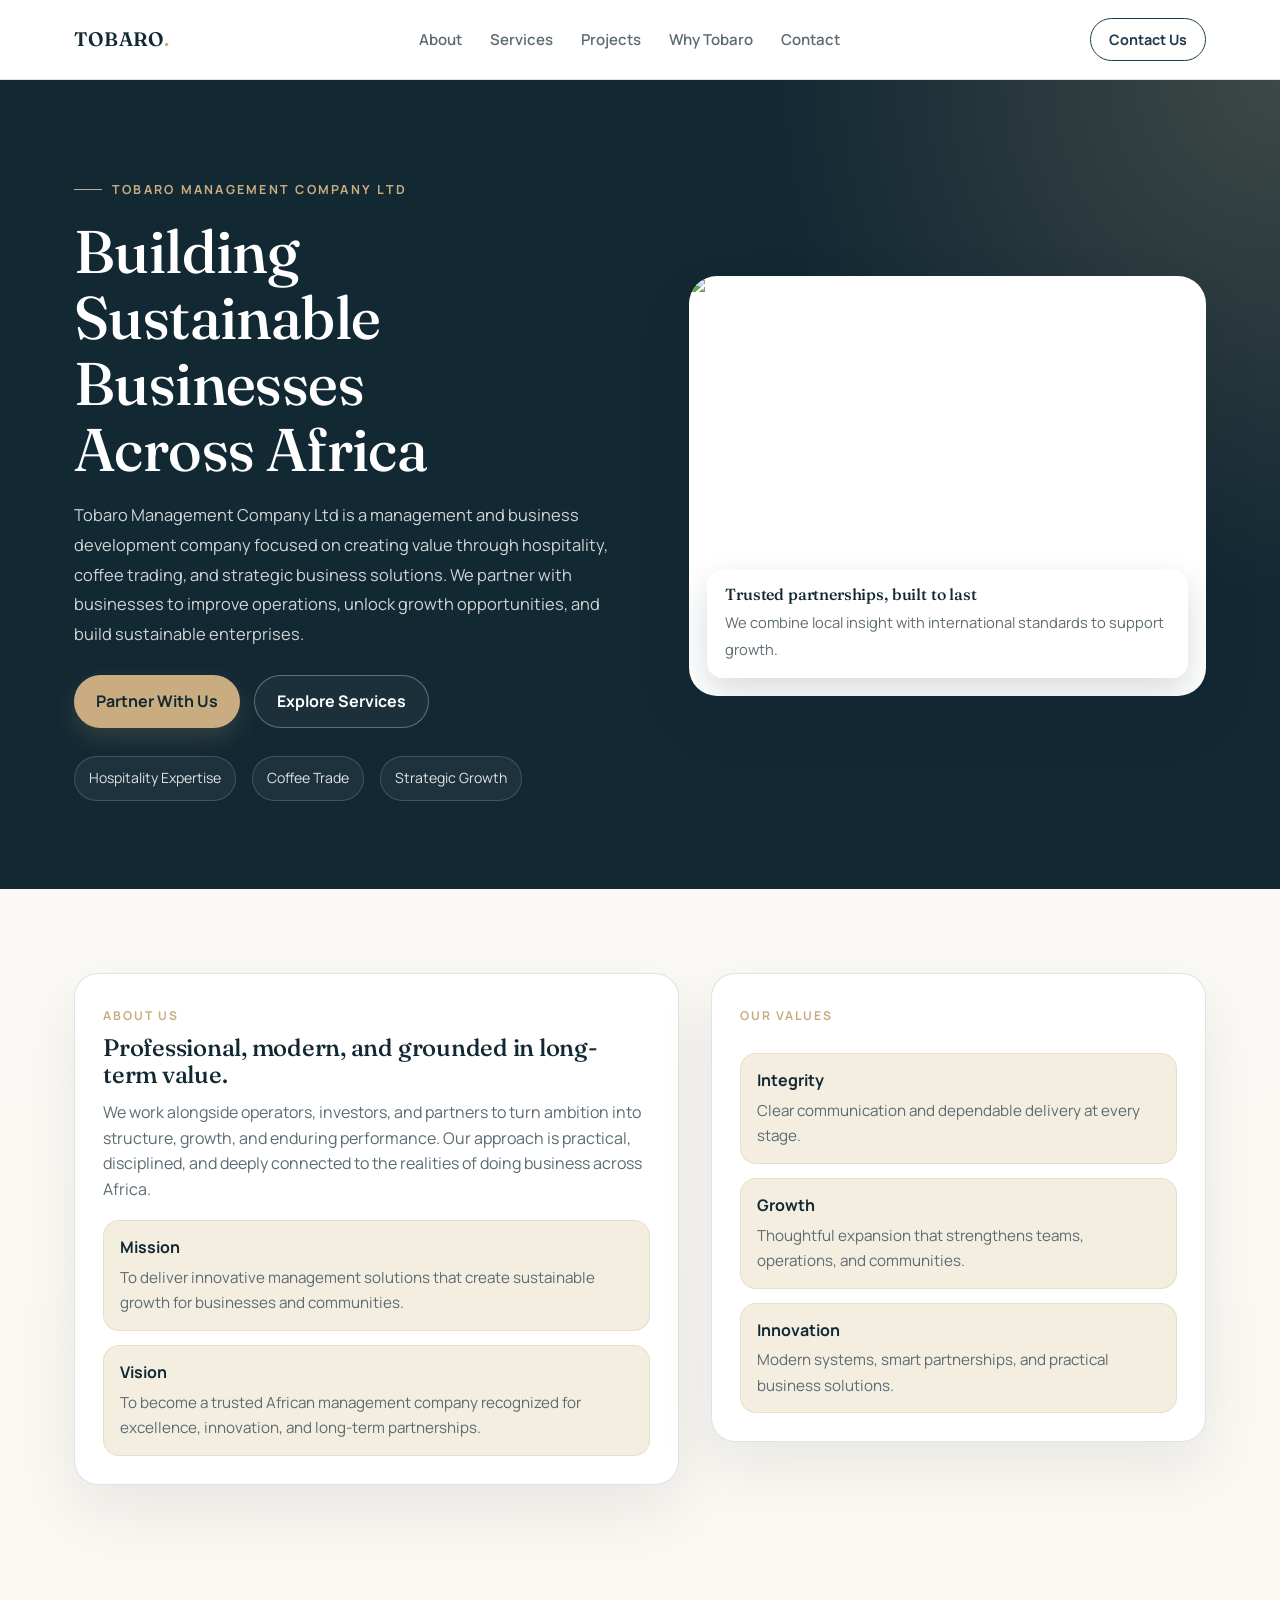
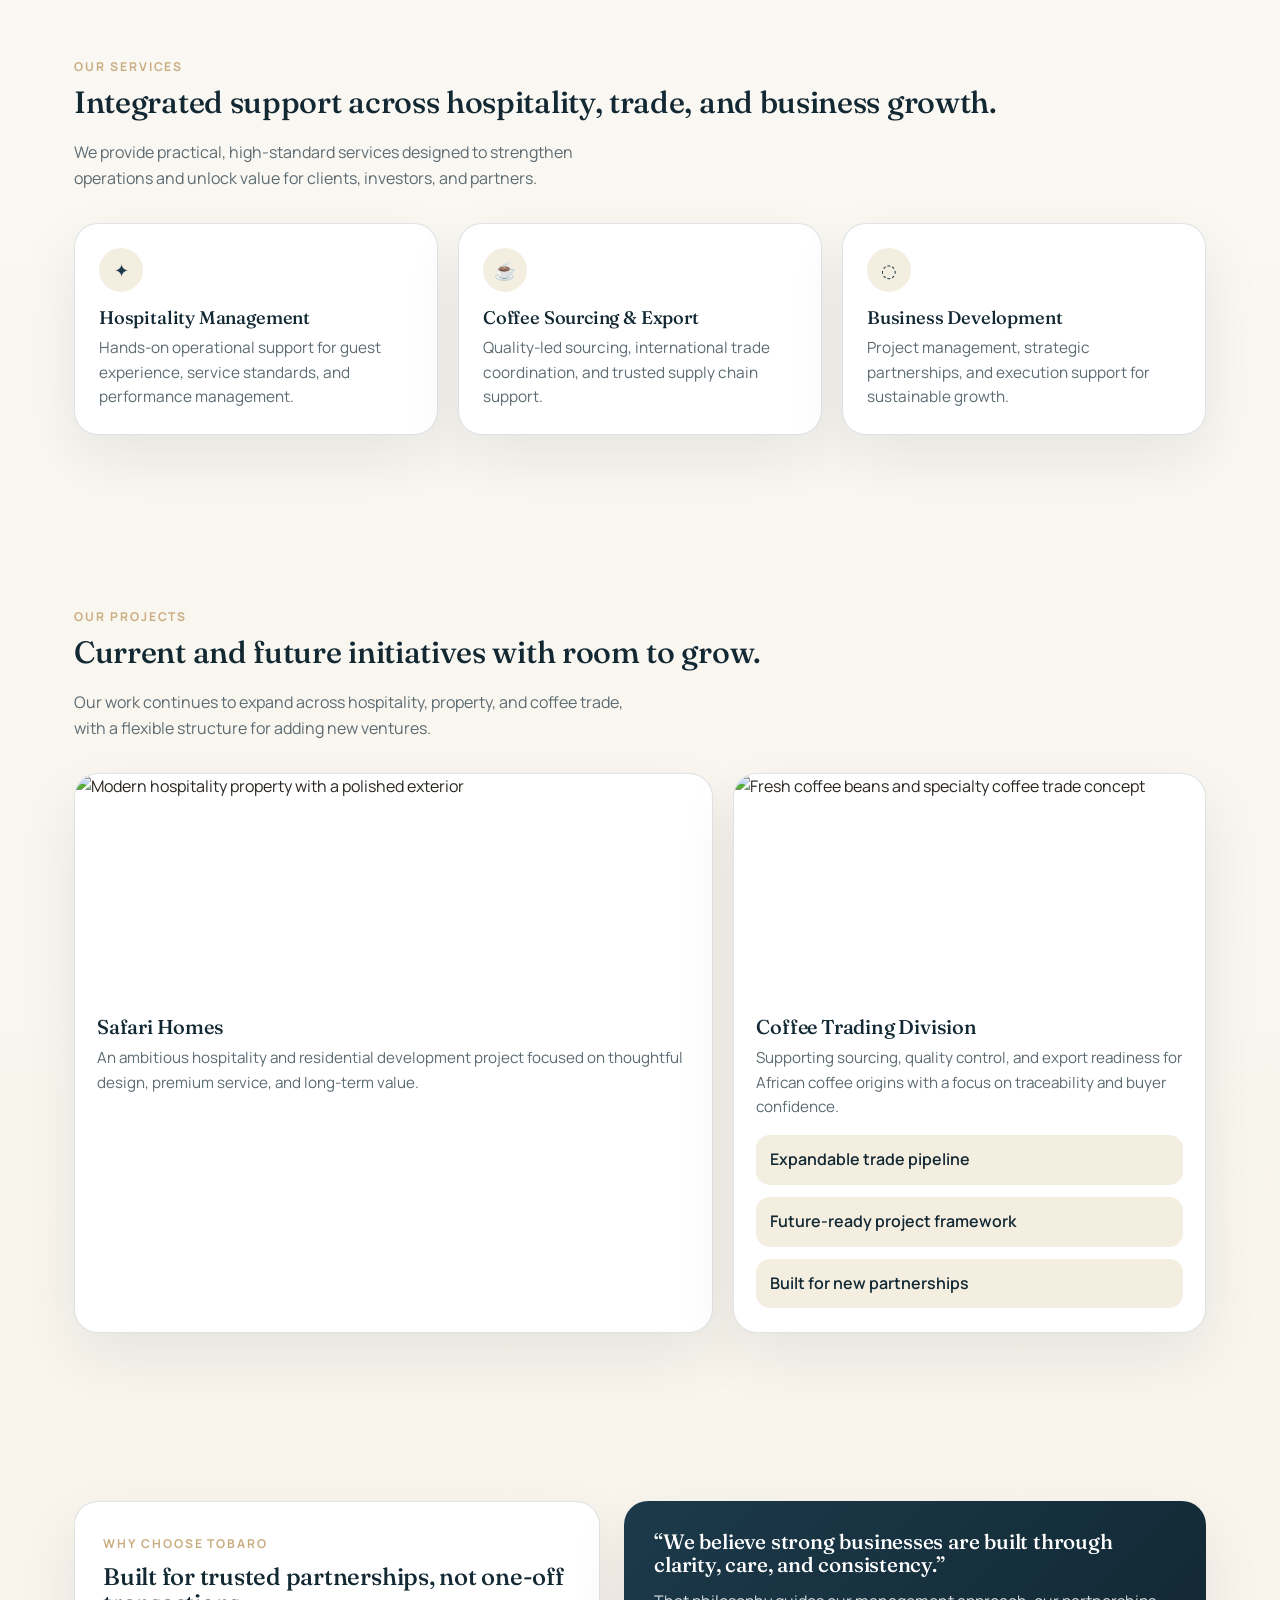
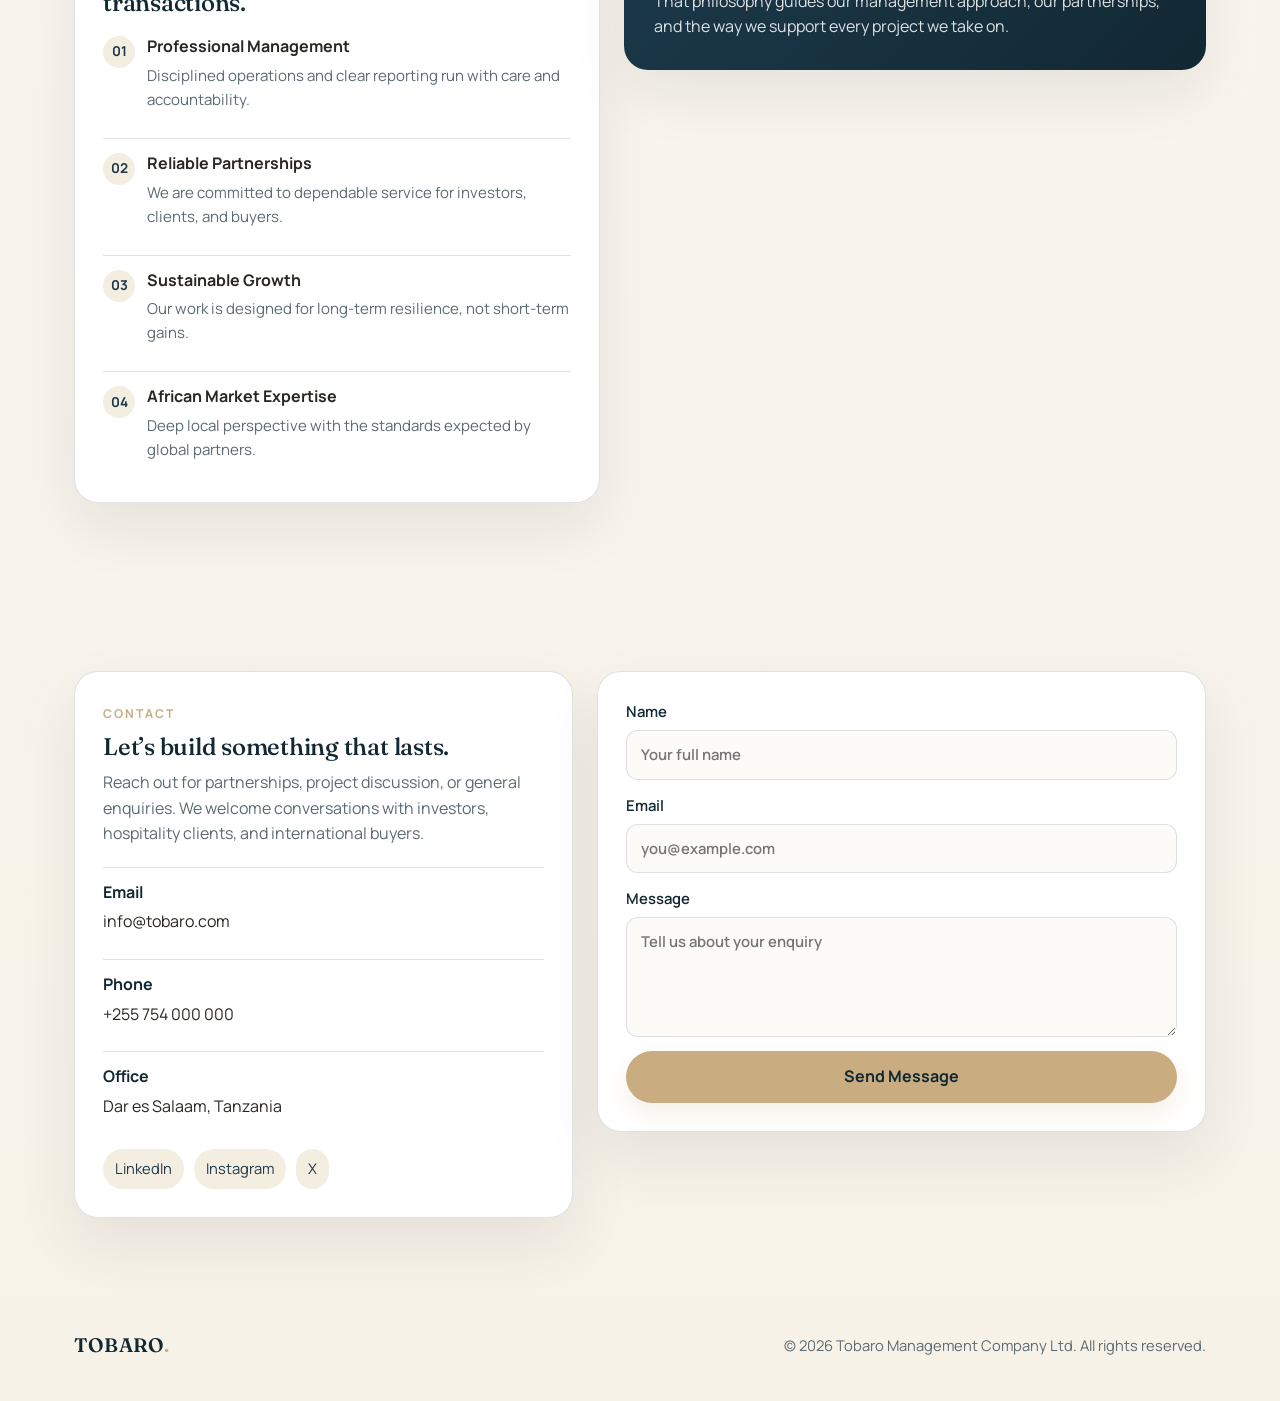
==== index.html @ a229eef1 "Update index.html" ====
<!DOCTYPE html>
<html lang="en">
<head>
  <meta charset="UTF-8">
  <meta name="viewport" content="width=device-width, initial-scale=1.0">
  <meta name="description" content="Tobaro Management Company Ltd delivers professional management, hospitality support, coffee sourcing, and strategic business growth solutions across Africa.">
  <title>Tobaro Management Company Ltd — Building Sustainable Businesses</title>
  <link rel="preconnect" href="https://fonts.googleapis.com">
  <link rel="preconnect" href="https://fonts.gstatic.com" crossorigin>
  <link href="https://fonts.googleapis.com/css2?family=Fraunces:opsz,wght@9..144,400;9..144,500;9..144,600&family=Manrope:wght@400;500;600;700&display=swap" rel="stylesheet">
  <style>
    :root {
      --navy: #1C3A4B;
      --navy-deep: #122833;
      --sand: #C9AD80;
      --sand-light: #F4EEE1;
      --white: #FFFFFF;
      --ink: #2A2622;
      --ink-soft: #5C6B72;
      --line: rgba(28,58,75,0.14);
      --shadow: 0 24px 60px rgba(12, 31, 41, 0.08);
    }

    * { margin: 0; padding: 0; box-sizing: border-box; }
    html {
      scroll-behavior: smooth;
      scroll-padding-top: 84px;
    }
    body {
      font-family: 'Manrope', sans-serif;
      color: var(--ink);
      background: linear-gradient(180deg, #fcfbf8 0%, #f7f2e8 100%);
      -webkit-font-smoothing: antialiased;
      line-height: 1.6;
    }
    h1, h2, h3 {
      font-family: 'Fraunces', serif;
      font-weight: 500;
      letter-spacing: -0.01em;
      color: var(--navy-deep);
      line-height: 1.1;
    }
    a { text-decoration: none; color: inherit; }
    img { display: block; max-width: 100%; }
    button, input, textarea { font: inherit; }

    @media (prefers-reduced-motion: reduce) {
      * { animation: none !important; transition: none !important; }
    }

    header {
      position: sticky;
      top: 0;
      z-index: 100;
      background: rgba(255,255,255,0.92);
      backdrop-filter: blur(10px);
      border-bottom: 1px solid var(--line);
    }
    .nav-wrap {
      max-width: 1180px;
      margin: 0 auto;
      padding: 18px 24px;
      display: flex;
      align-items: center;
      justify-content: space-between;
      gap: 16px;
    }
    .logo {
      font-family: 'Fraunces', serif;
      font-size: 1.22rem;
      font-weight: 600;
      color: var(--navy-deep);
      letter-spacing: 0.01em;
    }
    .logo span { color: var(--sand); }
    nav ul {
      display: flex;
      align-items: center;
      gap: 28px;
      list-style: none;
    }
    nav a {
      font-size: 0.94rem;
      font-weight: 600;
      color: var(--ink-soft);
      transition: color 0.2s ease;
    }
    nav a:hover, nav a:focus-visible { color: var(--navy); }
    nav a:focus-visible, .nav-toggle:focus-visible, .nav-cta:focus-visible {
      outline: 2px solid var(--sand);
      outline-offset: 4px;
      border-radius: 2px;
    }
    .nav-cta {
      display: inline-flex;
      align-items: center;
      justify-content: center;
      border: 1px solid var(--navy);
      padding: 9px 18px;
      border-radius: 999px;
      font-size: 0.9rem;
      font-weight: 700;
      color: var(--navy);
      transition: background 0.2s ease, color 0.2s ease;
    }
    .nav-cta:hover { background: var(--navy); color: var(--white); }
    .nav-toggle { display: none; border: none; background: transparent; cursor: pointer; }

    .hero {
      position: relative;
      overflow: hidden;
      background: radial-gradient(circle at top right, rgba(201,173,128,0.24), transparent 34%), var(--navy-deep);
      color: var(--white);
    }
    .hero-inner {
      max-width: 1180px;
      margin: 0 auto;
      padding: 92px 24px 88px;
      display: grid;
      grid-template-columns: 1.05fr 0.95fr;
      gap: 44px;
      align-items: center;
      position: relative;
      z-index: 1;
    }
    .eyebrow {
      display: inline-flex;
      align-items: center;
      gap: 10px;
      font-size: 0.78rem;
      font-weight: 700;
      letter-spacing: 0.18em;
      text-transform: uppercase;
      color: var(--sand);
      margin-bottom: 18px;
    }
    .eyebrow::before {
      content: '';
      width: 28px;
      height: 1px;
      background: var(--sand);
    }
    .hero h1 {
      color: var(--white);
      font-size: clamp(2.5rem, 4.7vw, 4rem);
      max-width: 10.5ch;
      margin-bottom: 18px;
    }
    .hero p {
      font-size: 1.03rem;
      line-height: 1.8;
      color: rgba(255,255,255,0.8);
      max-width: 56ch;
      margin-bottom: 26px;
    }
    .hero-actions {
      display: flex;
      flex-wrap: wrap;
      gap: 14px;
      margin-bottom: 28px;
    }
    .btn-primary, .btn-ghost {
      display: inline-flex;
      align-items: center;
      justify-content: center;
      padding: 13px 22px;
      border-radius: 999px;
      font-weight: 700;
      transition: transform 0.2s ease, box-shadow 0.2s ease, background 0.2s ease;
    }
    .btn-primary {
      background: var(--sand);
      color: var(--navy-deep);
      box-shadow: 0 10px 24px rgba(201,173,128,0.18);
    }
    .btn-primary:hover { transform: translateY(-2px); box-shadow: 0 12px 30px rgba(201,173,128,0.24); }
    .btn-ghost {
      border: 1px solid rgba(255,255,255,0.3);
      color: var(--white);
      background: rgba(255,255,255,0.04);
    }
    .btn-ghost:hover { background: rgba(255,255,255,0.1); }
    .hero-stats {
      display: flex;
      flex-wrap: wrap;
      gap: 16px;
    }
    .hero-stats span {
      padding: 10px 14px;
      border: 1px solid rgba(255,255,255,0.16);
      border-radius: 999px;
      font-size: 0.88rem;
      color: rgba(255,255,255,0.86);
      background: rgba(255,255,255,0.05);
    }
    .hero-media {
      position: relative;
      border-radius: 28px;
      overflow: hidden;
      box-shadow: var(--shadow);
      background: var(--white);
    }
    .hero-media img {
      width: 100%;
      height: 100%;
      min-height: 420px;
      object-fit: cover;
    }
    .hero-caption {
      position: absolute;
      left: 18px;
      right: 18px;
      bottom: 18px;
      background: rgba(255,255,255,0.92);
      color: var(--navy-deep);
      padding: 16px 18px;
      border-radius: 16px;
      box-shadow: 0 14px 34px rgba(12,31,41,0.16);
    }
    .hero-caption h3 { font-size: 1rem; margin-bottom: 6px; }
    .hero-caption p { color: var(--ink-soft); font-size: 0.92rem; margin: 0; }

    .section {
      max-width: 1180px;
      margin: 0 auto;
      padding: 84px 24px;
    }
    .section-header {
      display: flex;
      justify-content: space-between;
      align-items: end;
      gap: 20px;
      margin-bottom: 32px;
      flex-wrap: wrap;
    }
    .section-header h2 { font-size: clamp(1.7rem, 2.4vw, 2.2rem); }
    .section-intro { font-size: 1rem; color: var(--ink-soft); max-width: 56ch; }
    .pill { display: inline-block; font-size: 0.76rem; letter-spacing: 0.16em; text-transform: uppercase; color: var(--sand); font-weight: 700; margin-bottom: 10px; }

    .about-grid {
      display: grid;
      grid-template-columns: 1.1fr 0.9fr;
      gap: 32px;
      align-items: start;
    }
    .about-card, .feature-card, .project-card, .contact-card, .contact-form {
      background: var(--white);
      border: 1px solid var(--line);
      border-radius: 24px;
      box-shadow: var(--shadow);
    }
    .about-card { padding: 28px; }
    .about-card p { color: var(--ink-soft); margin-top: 12px; }
    .value-grid {
      display: grid;
      gap: 14px;
      margin-top: 18px;
    }
    .value-item {
      padding: 14px 16px;
      border-radius: 16px;
      background: var(--sand-light);
      border: 1px solid rgba(201,173,128,0.25);
    }
    .value-item strong { display: block; color: var(--navy-deep); margin-bottom: 4px; }
    .value-item span { color: var(--ink-soft); font-size: 0.95rem; }

    .services-grid {
      display: grid;
      grid-template-columns: repeat(3, 1fr);
      gap: 20px;
    }
    .feature-card { padding: 24px; }
    .feature-card .icon {
      width: 44px;
      height: 44px;
      border-radius: 50%;
      display: inline-flex;
      align-items: center;
      justify-content: center;
      background: var(--sand-light);
      color: var(--navy);
      font-size: 1.1rem;
      margin-bottom: 16px;
    }
    .feature-card h3 { font-size: 1.14rem; margin-bottom: 8px; }
    .feature-card p { color: var(--ink-soft); font-size: 0.96rem; }

    .projects-grid {
      display: grid;
      grid-template-columns: 1.15fr 0.85fr;
      gap: 20px;
    }
    .project-card { overflow: hidden; }
    .project-card img { height: 220px; width: 100%; object-fit: cover; }
    .project-content { padding: 22px 22px 24px; }
    .project-content h3 { margin-bottom: 8px; font-size: 1.25rem; }
    .project-content p { color: var(--ink-soft); font-size: 0.95rem; }
    .project-list {
      list-style: none;
      display: grid;
      gap: 12px;
      margin-top: 16px;
    }
    .project-list li {
      padding: 12px 14px;
      border-radius: 14px;
      background: var(--sand-light);
      color: var(--navy-deep);
      font-weight: 600;
    }

    .why-grid {
      display: grid;
      grid-template-columns: 0.95fr 1.05fr;
      gap: 24px;
      align-items: start;
    }
    .why-panel {
      padding: 28px;
      border-radius: 24px;
      background: var(--white);
      border: 1px solid var(--line);
      box-shadow: var(--shadow);
    }
    .why-list { list-style: none; display: grid; gap: 14px; margin-top: 18px; }
    .why-list li {
      display: grid;
      grid-template-columns: auto 1fr;
      gap: 12px;
      align-items: start;
      padding: 12px 0;
      border-top: 1px solid var(--line);
    }
    .why-list li:first-child { border-top: none; padding-top: 0; }
    .why-number {
      width: 32px;
      height: 32px;
      border-radius: 50%;
      display: inline-flex;
      align-items: center;
      justify-content: center;
      font-size: 0.85rem;
      font-weight: 700;
      color: var(--navy);
      background: var(--sand-light);
      margin-top: 2px;
    }
    .why-text h4 { margin-bottom: 4px; font-size: 1rem; }
    .why-text p { color: var(--ink-soft); font-size: 0.94rem; }
    .why-quote {
      padding: 30px;
      border-radius: 24px;
      background: linear-gradient(135deg, var(--navy), var(--navy-deep));
      color: var(--white);
      box-shadow: var(--shadow);
    }
    .why-quote h3 { color: var(--white); margin-bottom: 12px; font-size: 1.3rem; }
    .why-quote p { color: rgba(255,255,255,0.85); }

    .contact-grid {
      display: grid;
      grid-template-columns: 0.9fr 1.1fr;
      gap: 24px;
      align-items: start;
    }
    .contact-card, .contact-form { padding: 28px; }
    .contact-card p { color: var(--ink-soft); margin-top: 10px; }
    .contact-details { display: grid; gap: 12px; margin-top: 20px; }
    .contact-details div { padding: 12px 0; border-top: 1px solid var(--line); }
    .contact-details strong { display: block; color: var(--navy-deep); margin-bottom: 4px; }
    .social-links { display: flex; gap: 10px; flex-wrap: wrap; margin-top: 18px; }
    .social-links a { padding: 8px 12px; border-radius: 999px; background: var(--sand-light); color: var(--navy); font-size: 0.92rem; }
    .contact-form form { display: grid; gap: 14px; }
    .contact-form label { display: grid; gap: 6px; font-size: 0.93rem; color: var(--navy-deep); font-weight: 600; }
    .contact-form input, .contact-form textarea {
      padding: 12px 14px;
      border-radius: 12px;
      border: 1px solid var(--line);
      background: #fcfbf8;
      color: var(--ink);
    }
    .contact-form textarea { min-height: 120px; resize: vertical; }
    .contact-form button { border: none; cursor: pointer; }

    footer {
      max-width: 1180px;
      margin: 0 auto;
      padding: 28px 24px 40px;
      display: flex;
      justify-content: space-between;
      align-items: center;
      flex-wrap: wrap;
      gap: 16px;
      color: var(--ink-soft);
      font-size: 0.92rem;
    }

    @media (max-width: 960px) {
      .hero-inner, .about-grid, .why-grid, .contact-grid, .projects-grid { grid-template-columns: 1fr; }
      .services-grid { grid-template-columns: 1fr 1fr; }
    }

    @media (max-width: 760px) {
      .nav-wrap { padding: 16px 18px; }
      .nav-toggle { display: inline-flex; }
      nav { position: absolute; left: 18px; right: 18px; top: 62px; background: var(--white); border: 1px solid var(--line); border-radius: 16px; padding: 12px; box-shadow: var(--shadow); display: none; }
      nav.open { display: block; }
      nav ul { flex-direction: column; align-items: flex-start; gap: 10px; }
      .nav-cta { display: none; }
      .hero-inner { padding: 72px 18px 60px; }
      .section { padding: 68px 18px; }
      .services-grid { grid-template-columns: 1fr; }
      .hero-media img { min-height: 320px; }
      footer { padding: 20px 18px 32px; }
    }
  </style>
</head>
<body>
  <header>
    <div class="nav-wrap">
      <a href="#" class="logo">TOBARO<span>.</span></a>
      <button class="nav-toggle" type="button" aria-expanded="false" aria-controls="site-nav" aria-label="Toggle navigation">☰</button>
      <nav id="site-nav">
        <ul>
          <li><a href="#about">About</a></li>
          <li><a href="#services">Services</a></li>
          <li><a href="#projects">Projects</a></li>
          <li><a href="#why">Why Tobaro</a></li>
          <li><a href="#contact">Contact</a></li>
        </ul>
      </nav>
      <a href="#contact" class="nav-cta">Contact Us</a>
    </div>
  </header>

  <main>
    <section class="hero">
      <div class="hero-inner">
        <div>
          <div class="eyebrow">Tobaro Management Company Ltd</div>
          <h1>Building Sustainable Businesses Across Africa</h1>
          <p>Tobaro Management Company Ltd is a management and business development company focused on creating value through hospitality, coffee trading, and strategic business solutions. We partner with businesses to improve operations, unlock growth opportunities, and build sustainable enterprises.</p>
          <div class="hero-actions">
            <a href="#contact" class="btn-primary">Partner With Us</a>
            <a href="#services" class="btn-ghost">Explore Services</a>
          </div>
          <div class="hero-stats">
            <span>Hospitality Expertise</span>
            <span>Coffee Trade</span>
            <span>Strategic Growth</span>
          </div>
        </div>
        <div class="hero-media">
          <img src="https://images.unsplash.com/photo-1524758631624-e2822e304c36?auto=format&fit=crop&w=1100&q=80" alt="Professional business team meeting in a modern office space">
          <div class="hero-caption">
            <h3>Trusted partnerships, built to last</h3>
            <p>We combine local insight with international standards to support growth.</p>
          </div>
        </div>
      </div>
    </section>

    <section class="section" id="about">
      <div class="about-grid">
        <div class="about-card">
          <div class="pill">About Us</div>
          <h2>Professional, modern, and grounded in long-term value.</h2>
          <p>We work alongside operators, investors, and partners to turn ambition into structure, growth, and enduring performance. Our approach is practical, disciplined, and deeply connected to the realities of doing business across Africa.</p>
          <div class="value-grid">
            <div class="value-item">
              <strong>Mission</strong>
              <span>To deliver innovative management solutions that create sustainable growth for businesses and communities.</span>
            </div>
            <div class="value-item">
              <strong>Vision</strong>
              <span>To become a trusted African management company recognized for excellence, innovation, and long-term partnerships.</span>
            </div>
          </div>
        </div>
        <div class="about-card">
          <div class="pill">Our Values</div>
          <div class="value-grid">
            <div class="value-item">
              <strong>Integrity</strong>
              <span>Clear communication and dependable delivery at every stage.</span>
            </div>
            <div class="value-item">
              <strong>Growth</strong>
              <span>Thoughtful expansion that strengthens teams, operations, and communities.</span>
            </div>
            <div class="value-item">
              <strong>Innovation</strong>
              <span>Modern systems, smart partnerships, and practical business solutions.</span>
            </div>
          </div>
        </div>
      </div>
    </section>

    <section class="section" id="services">
      <div class="section-header">
        <div>
          <div class="pill">Our Services</div>
          <h2>Integrated support across hospitality, trade, and business growth.</h2>
        </div>
        <p class="section-intro">We provide practical, high-standard services designed to strengthen operations and unlock value for clients, investors, and partners.</p>
      </div>
      <div class="services-grid">
        <article class="feature-card">
          <div class="icon">✦</div>
          <h3>Hospitality Management</h3>
          <p>Hands-on operational support for guest experience, service standards, and performance management.</p>
        </article>
        <article class="feature-card">
          <div class="icon">☕</div>
          <h3>Coffee Sourcing & Export</h3>
          <p>Quality-led sourcing, international trade coordination, and trusted supply chain support.</p>
        </article>
        <article class="feature-card">
          <div class="icon">◌</div>
          <h3>Business Development</h3>
          <p>Project management, strategic partnerships, and execution support for sustainable growth.</p>
        </article>
      </div>
    </section>

    <section class="section" id="projects">
      <div class="section-header">
        <div>
          <div class="pill">Our Projects</div>
          <h2>Current and future initiatives with room to grow.</h2>
        </div>
        <p class="section-intro">Our work continues to expand across hospitality, property, and coffee trade, with a flexible structure for adding new ventures.</p>
      </div>
      <div class="projects-grid">
        <article class="project-card">
          <img src="https://images.unsplash.com/photo-1502672260266-1c1ef2d93688?auto=format&fit=crop&w=1100&q=80" alt="Modern hospitality property with a polished exterior">
          <div class="project-content">
            <h3>Safari Homes</h3>
            <p>An ambitious hospitality and residential development project focused on thoughtful design, premium service, and long-term value.</p>
          </div>
        </article>
        <article class="project-card">
          <img src="https://images.unsplash.com/photo-1495474472287-4d71bcdd2085?auto=format&fit=crop&w=1100&q=80" alt="Fresh coffee beans and specialty coffee trade concept">
          <div class="project-content">
            <h3>Coffee Trading Division</h3>
            <p>Supporting sourcing, quality control, and export readiness for African coffee origins with a focus on traceability and buyer confidence.</p>
            <ul class="project-list">
              <li>Expandable trade pipeline</li>
              <li>Future-ready project framework</li>
              <li>Built for new partnerships</li>
            </ul>
          </div>
        </article>
      </div>
    </section>

    <section class="section" id="why">
      <div class="why-grid">
        <div class="why-panel">
          <div class="pill">Why Choose Tobaro</div>
          <h2>Built for trusted partnerships, not one-off transactions.</h2>
          <ul class="why-list">
            <li>
              <span class="why-number">01</span>
              <div class="why-text">
                <h4>Professional Management</h4>
                <p>Disciplined operations and clear reporting run with care and accountability.</p>
              </div>
            </li>
            <li>
              <span class="why-number">02</span>
              <div class="why-text">
                <h4>Reliable Partnerships</h4>
                <p>We are committed to dependable service for investors, clients, and buyers.</p>
              </div>
            </li>
            <li>
              <span class="why-number">03</span>
              <div class="why-text">
                <h4>Sustainable Growth</h4>
                <p>Our work is designed for long-term resilience, not short-term gains.</p>
              </div>
            </li>
            <li>
              <span class="why-number">04</span>
              <div class="why-text">
                <h4>African Market Expertise</h4>
                <p>Deep local perspective with the standards expected by global partners.</p>
              </div>
            </li>
          </ul>
        </div>
        <div class="why-quote">
          <h3>“We believe strong businesses are built through clarity, care, and consistency.”</h3>
          <p>That philosophy guides our management approach, our partnerships, and the way we support every project we take on.</p>
        </div>
      </div>
    </section>

    <section class="section" id="contact">
      <div class="contact-grid">
        <div class="contact-card">
          <div class="pill">Contact</div>
          <h2>Let’s build something that lasts.</h2>
          <p>Reach out for partnerships, project discussion, or general enquiries. We welcome conversations with investors, hospitality clients, and international buyers.</p>
          <div class="contact-details">
            <div>
              <strong>Email</strong>
              <span>info@tobaro.com</span>
            </div>
            <div>
              <strong>Phone</strong>
              <span>+255 754 000 000</span>
            </div>
            <div>
              <strong>Office</strong>
              <span>Dar es Salaam, Tanzania</span>
            </div>
          </div>
          <div class="social-links">
            <a href="#">LinkedIn</a>
            <a href="#">Instagram</a>
            <a href="#">X</a>
          </div>
        </div>
        <div class="contact-form">
          <form>
            <label>
              Name
              <input type="text" name="name" placeholder="Your full name">
            </label>
            <label>
              Email
              <input type="email" name="email" placeholder="you@example.com">
            </label>
            <label>
              Message
              <textarea name="message" placeholder="Tell us about your enquiry"></textarea>
            </label>
            <button type="submit" class="btn-primary">Send Message</button>
          </form>
        </div>
      </div>
    </section>
  </main>

  <footer>
    <a href="#" class="logo">TOBARO<span>.</span></a>
    <p>© 2026 Tobaro Management Company Ltd. All rights reserved.</p>
  </footer>

  <script>
    const toggle = document.querySelector('.nav-toggle');
    const nav = document.getElementById('site-nav');

    if (toggle && nav) {
      toggle.addEventListener('click', function () {
        const isOpen = nav.classList.toggle('open');
        toggle.setAttribute('aria-expanded', isOpen ? 'true' : 'false');
      });

      document.querySelectorAll('#site-nav a').forEach(function (link) {
        link.addEventListener('click', function () {
          nav.classList.remove('open');
          toggle.setAttribute('aria-expanded', 'false');
        });
      });
    }
  </script>
</body>
</html>
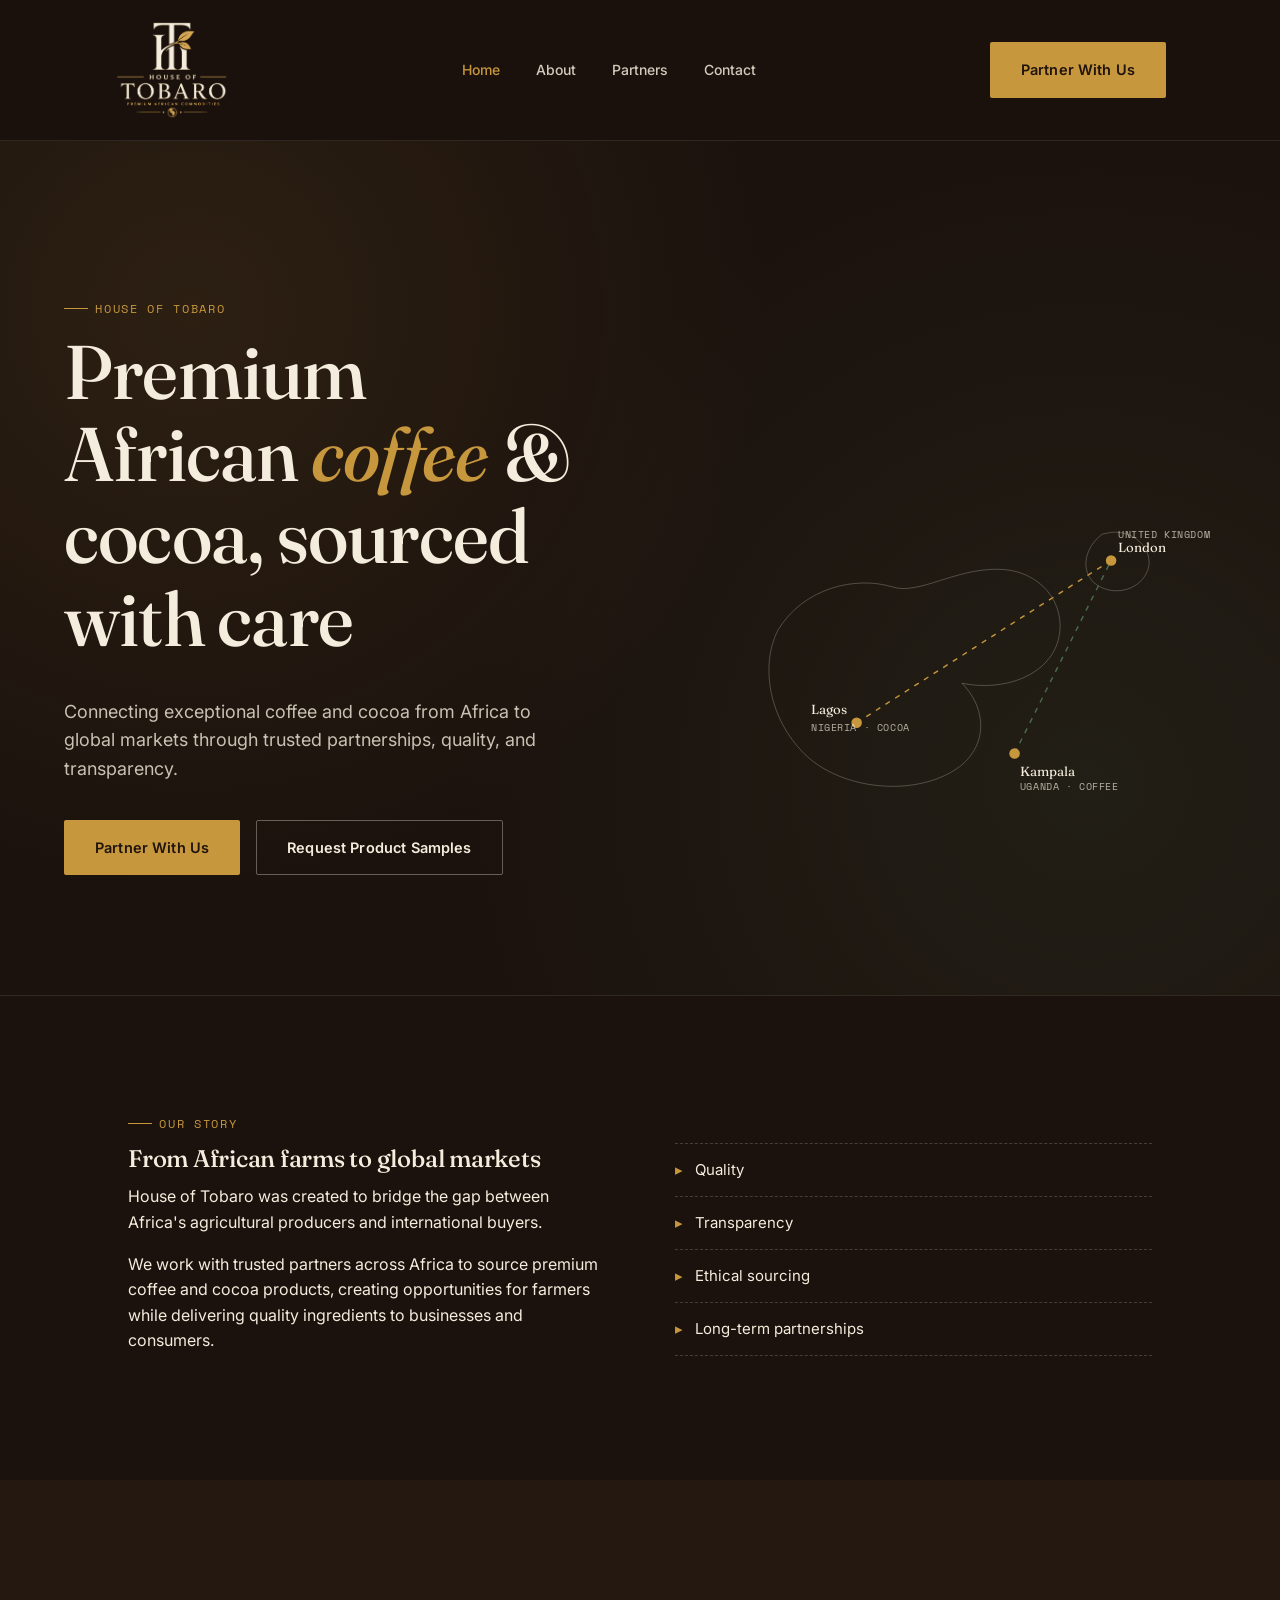
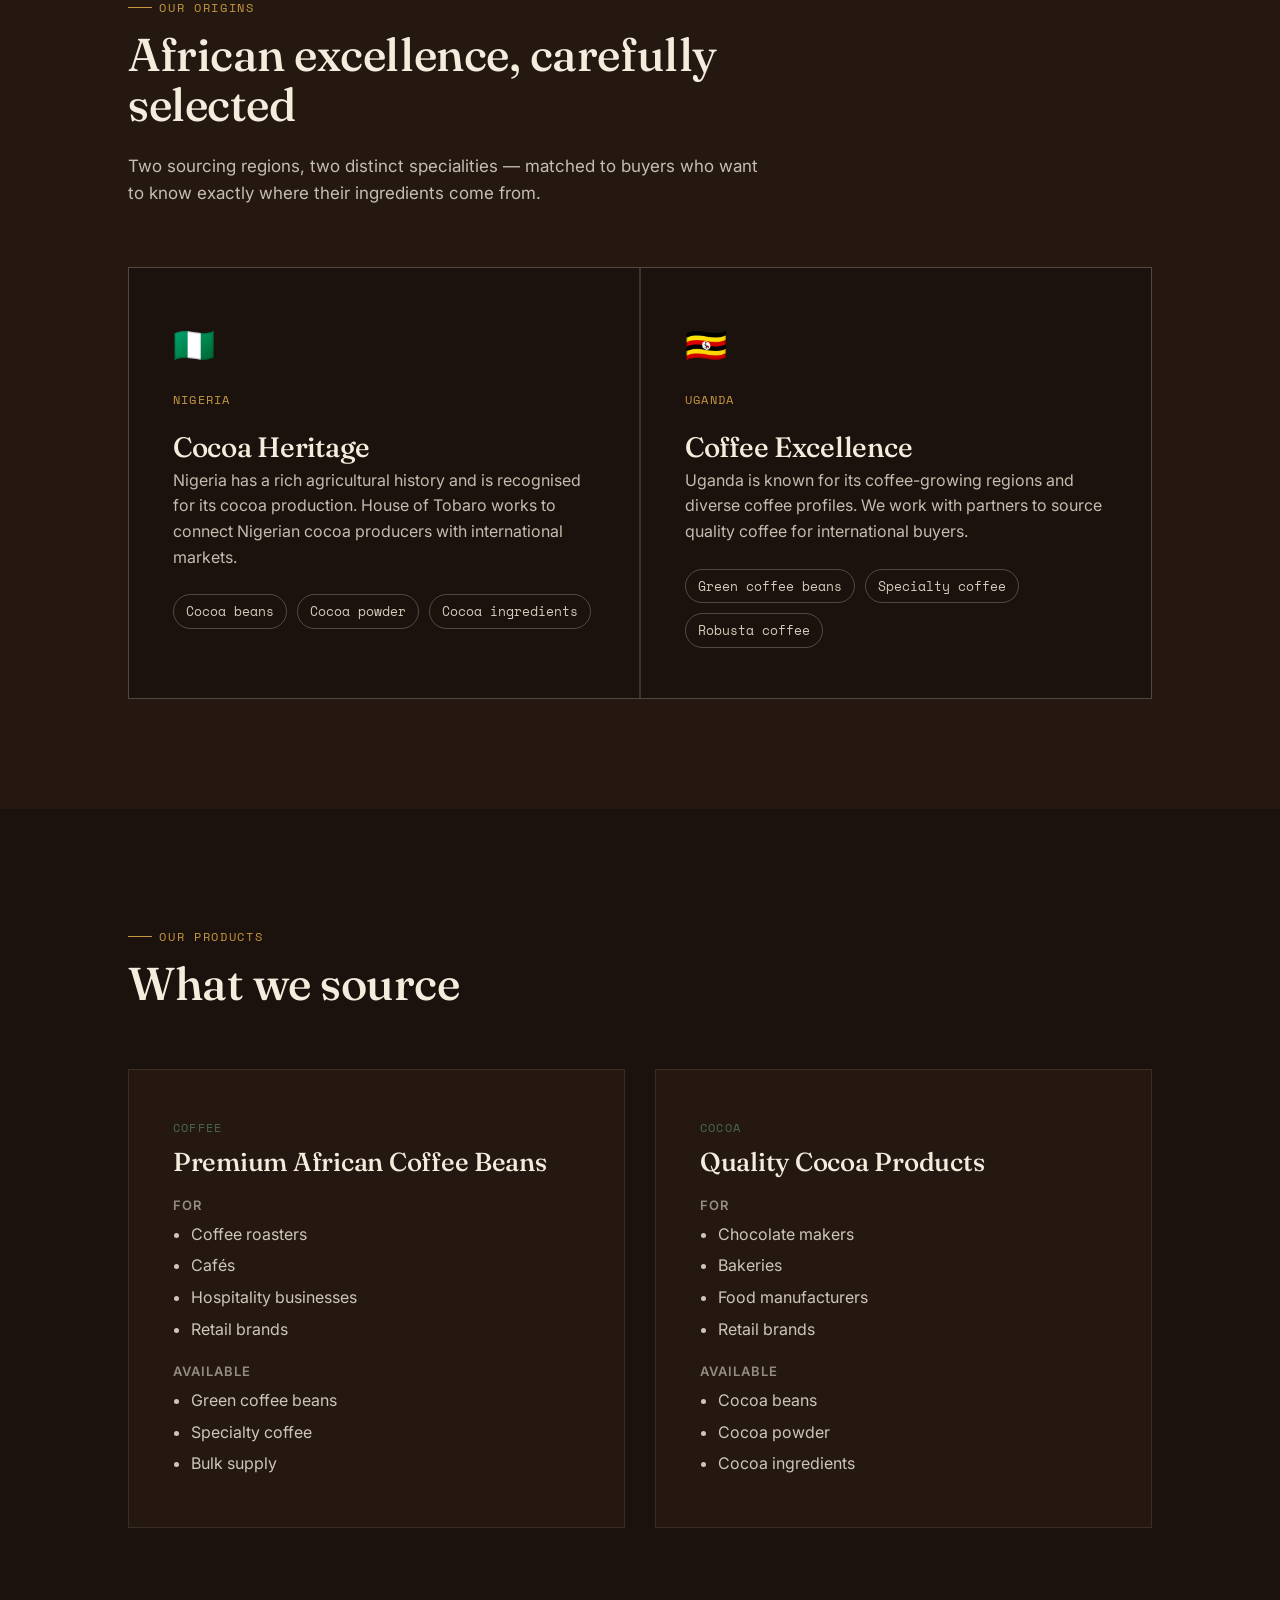
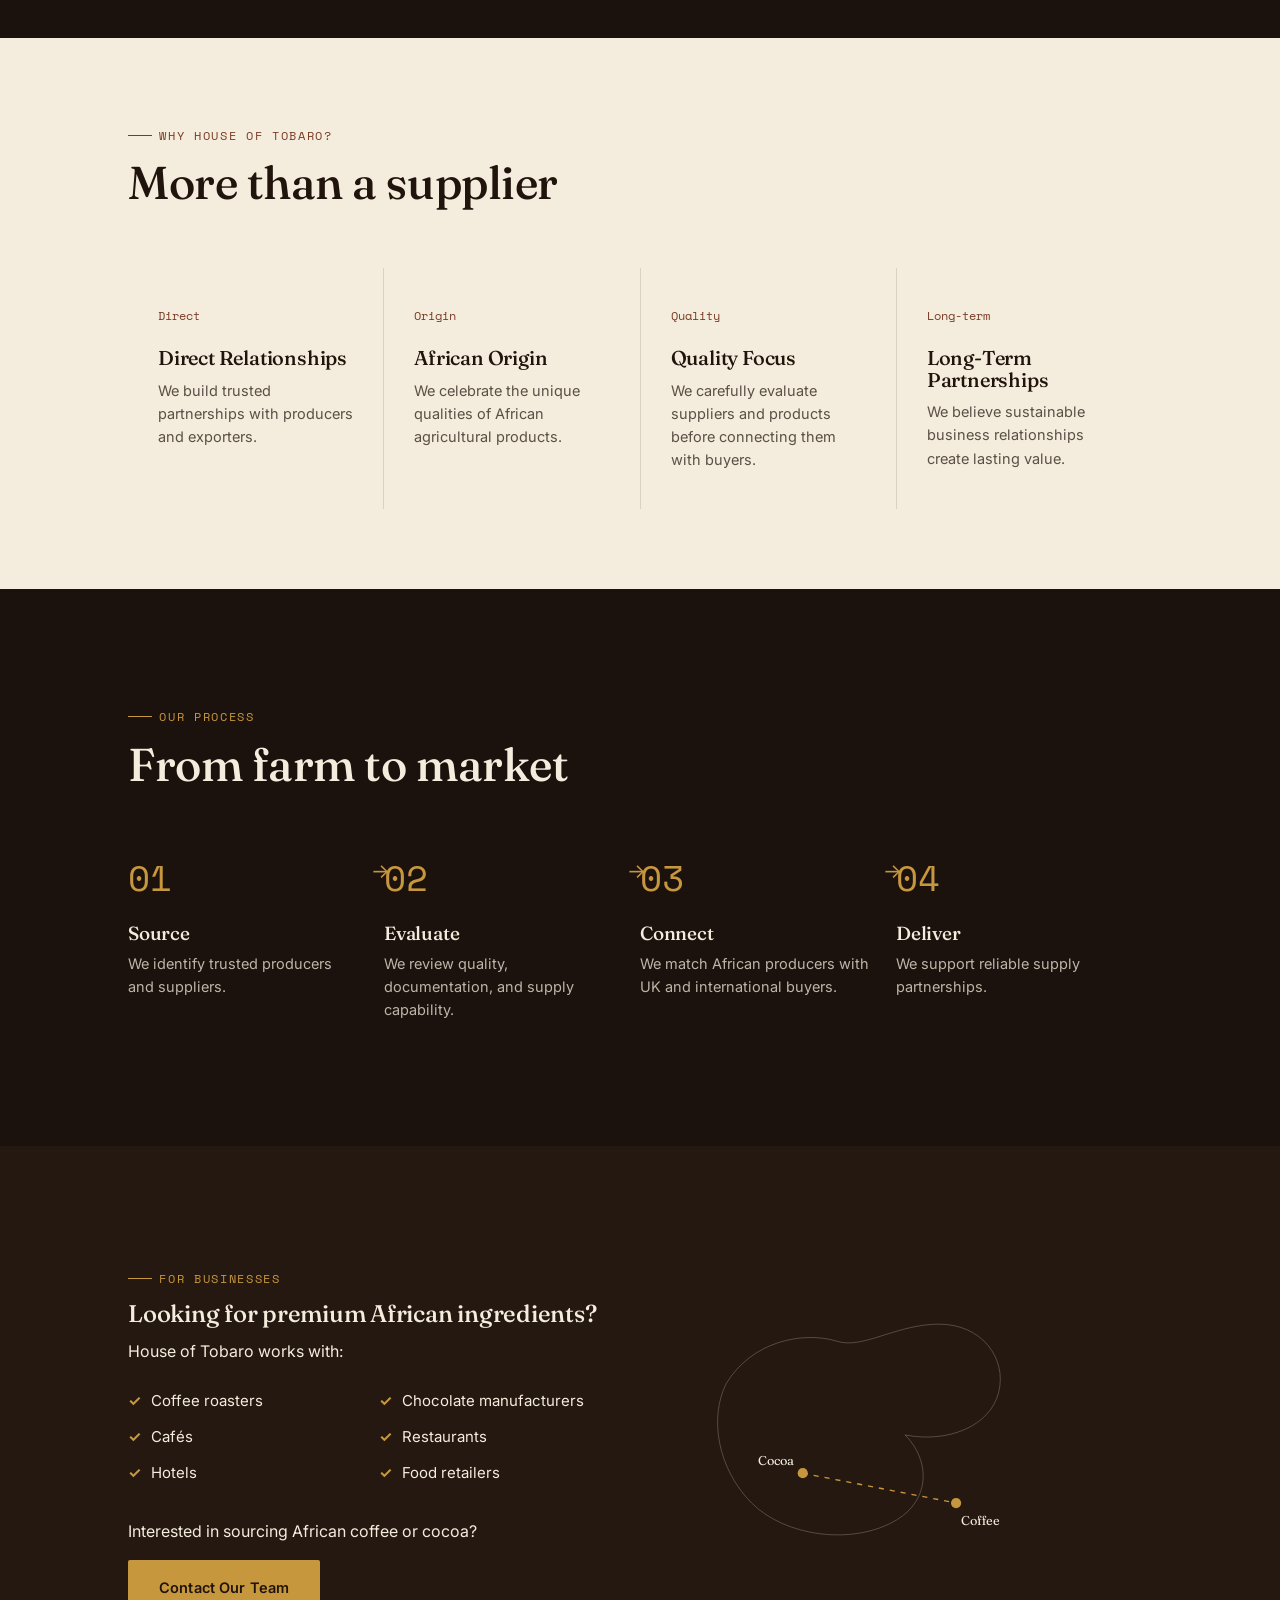
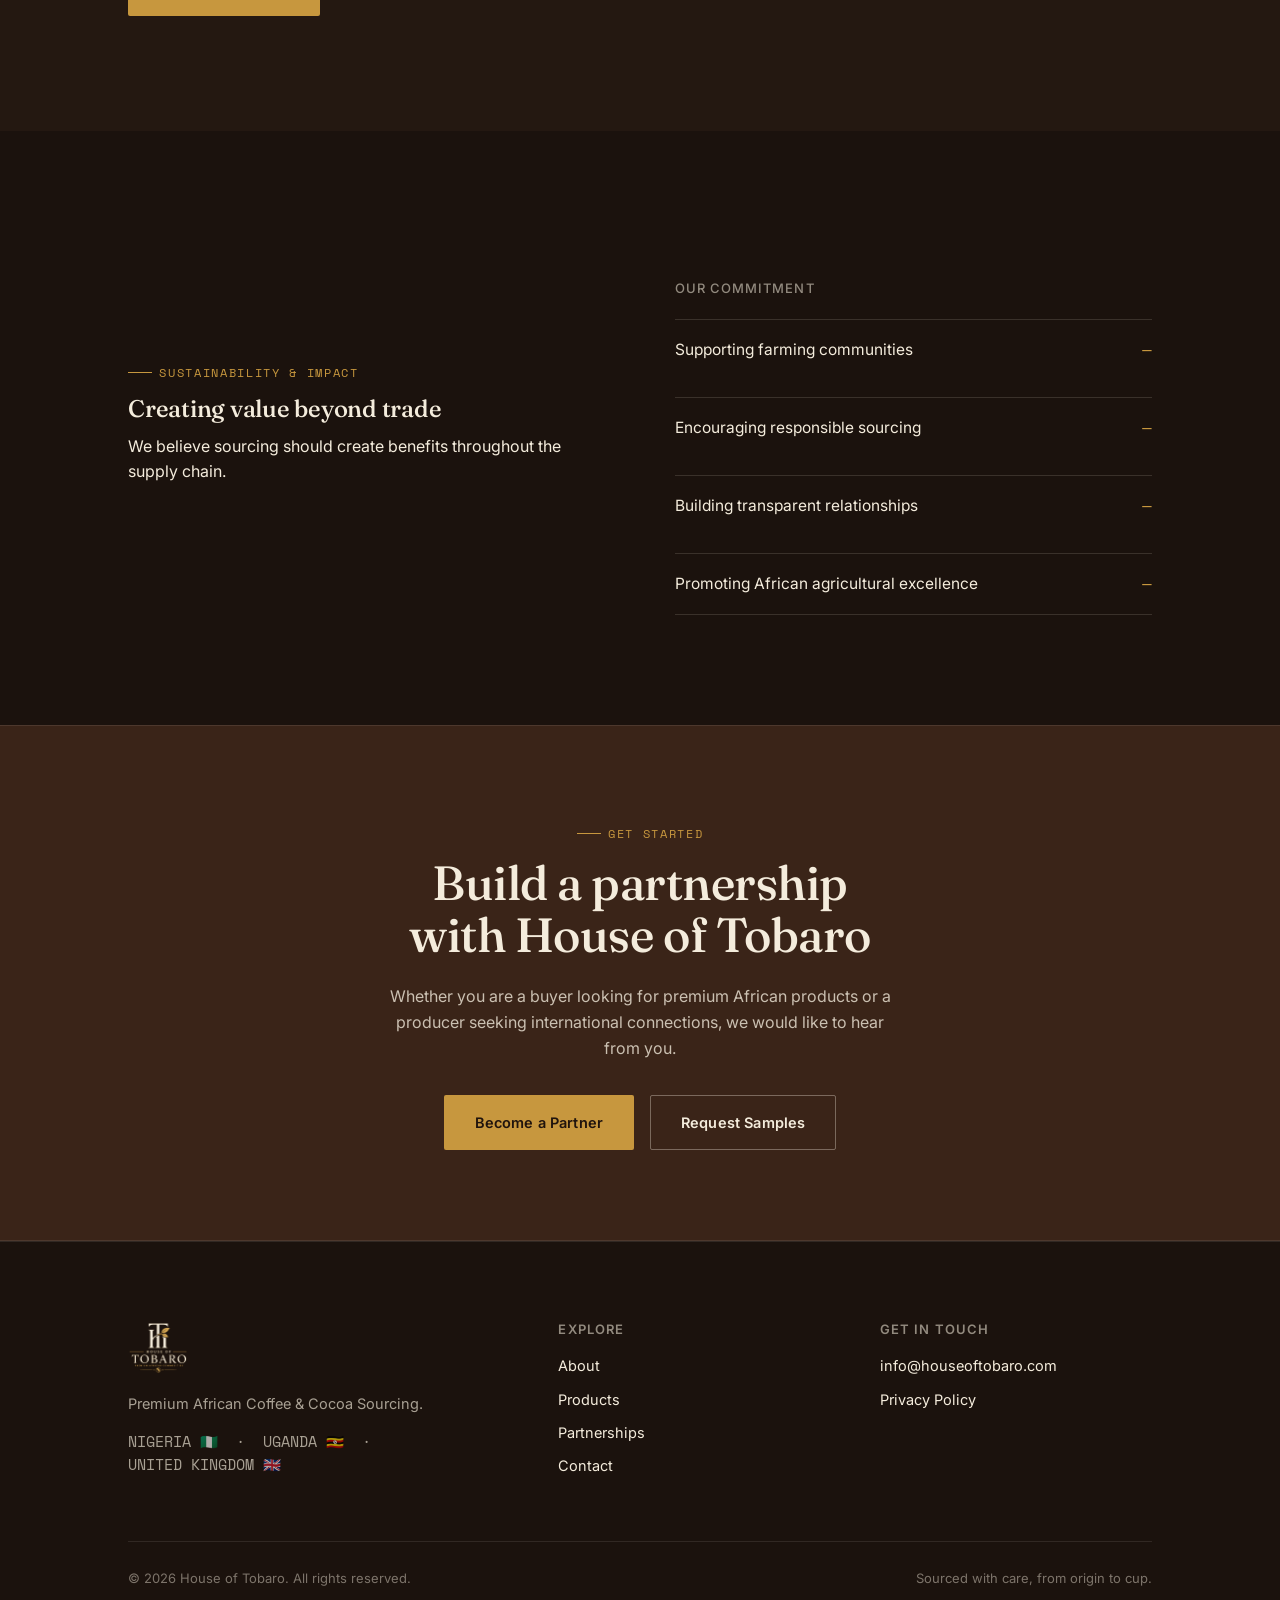
==== commit 1a6a5f41: "Add files via upload" ====
--- a/index.html
+++ b/index.html
@@ -1,673 +1,324 @@
 <!DOCTYPE html>
 <html lang="en">
 <head>
-  <meta charset="UTF-8">
-  <meta name="viewport" content="width=device-width, initial-scale=1.0">
-  <meta name="description" content="Tobaro Management Company Ltd delivers professional management, hospitality support, coffee sourcing, and strategic business growth solutions across Africa.">
-  <title>Tobaro Management Company Ltd — Building Sustainable Businesses</title>
-  <link rel="preconnect" href="https://fonts.googleapis.com">
-  <link rel="preconnect" href="https://fonts.gstatic.com" crossorigin>
-  <link href="https://fonts.googleapis.com/css2?family=Fraunces:opsz,wght@9..144,400;9..144,500;9..144,600&family=Manrope:wght@400;500;600;700&display=swap" rel="stylesheet">
-  <style>
-    :root {
-      --navy: #1C3A4B;
-      --navy-deep: #122833;
-      --sand: #C9AD80;
-      --sand-light: #F4EEE1;
-      --white: #FFFFFF;
-      --ink: #2A2622;
-      --ink-soft: #5C6B72;
-      --line: rgba(28,58,75,0.14);
-      --shadow: 0 24px 60px rgba(12, 31, 41, 0.08);
-    }
-
-    * { margin: 0; padding: 0; box-sizing: border-box; }
-    html {
-      scroll-behavior: smooth;
-      scroll-padding-top: 84px;
-    }
-    body {
-      font-family: 'Manrope', sans-serif;
-      color: var(--ink);
-      background: linear-gradient(180deg, #fcfbf8 0%, #f7f2e8 100%);
-      -webkit-font-smoothing: antialiased;
-      line-height: 1.6;
-    }
-    h1, h2, h3 {
-      font-family: 'Fraunces', serif;
-      font-weight: 500;
-      letter-spacing: -0.01em;
-      color: var(--navy-deep);
-      line-height: 1.1;
-    }
-    a { text-decoration: none; color: inherit; }
-    img { display: block; max-width: 100%; }
-    button, input, textarea { font: inherit; }
-
-    @media (prefers-reduced-motion: reduce) {
-      * { animation: none !important; transition: none !important; }
-    }
-
-    header {
-      position: sticky;
-      top: 0;
-      z-index: 100;
-      background: rgba(255,255,255,0.92);
-      backdrop-filter: blur(10px);
-      border-bottom: 1px solid var(--line);
-    }
-    .nav-wrap {
-      max-width: 1180px;
-      margin: 0 auto;
-      padding: 18px 24px;
-      display: flex;
-      align-items: center;
-      justify-content: space-between;
-      gap: 16px;
-    }
-    .logo {
-      font-family: 'Fraunces', serif;
-      font-size: 1.22rem;
-      font-weight: 600;
-      color: var(--navy-deep);
-      letter-spacing: 0.01em;
-    }
-    .logo span { color: var(--sand); }
-    nav ul {
-      display: flex;
-      align-items: center;
-      gap: 28px;
-      list-style: none;
-    }
-    nav a {
-      font-size: 0.94rem;
-      font-weight: 600;
-      color: var(--ink-soft);
-      transition: color 0.2s ease;
-    }
-    nav a:hover, nav a:focus-visible { color: var(--navy); }
-    nav a:focus-visible, .nav-toggle:focus-visible, .nav-cta:focus-visible {
-      outline: 2px solid var(--sand);
-      outline-offset: 4px;
-      border-radius: 2px;
-    }
-    .nav-cta {
-      display: inline-flex;
-      align-items: center;
-      justify-content: center;
-      border: 1px solid var(--navy);
-      padding: 9px 18px;
-      border-radius: 999px;
-      font-size: 0.9rem;
-      font-weight: 700;
-      color: var(--navy);
-      transition: background 0.2s ease, color 0.2s ease;
-    }
-    .nav-cta:hover { background: var(--navy); color: var(--white); }
-    .nav-toggle { display: none; border: none; background: transparent; cursor: pointer; }
-
-    .hero {
-      position: relative;
-      overflow: hidden;
-      background: radial-gradient(circle at top right, rgba(201,173,128,0.24), transparent 34%), var(--navy-deep);
-      color: var(--white);
-    }
-    .hero-inner {
-      max-width: 1180px;
-      margin: 0 auto;
-      padding: 92px 24px 88px;
-      display: grid;
-      grid-template-columns: 1.05fr 0.95fr;
-      gap: 44px;
-      align-items: center;
-      position: relative;
-      z-index: 1;
-    }
-    .eyebrow {
-      display: inline-flex;
-      align-items: center;
-      gap: 10px;
-      font-size: 0.78rem;
-      font-weight: 700;
-      letter-spacing: 0.18em;
-      text-transform: uppercase;
-      color: var(--sand);
-      margin-bottom: 18px;
-    }
-    .eyebrow::before {
-      content: '';
-      width: 28px;
-      height: 1px;
-      background: var(--sand);
-    }
-    .hero h1 {
-      color: var(--white);
-      font-size: clamp(2.5rem, 4.7vw, 4rem);
-      max-width: 10.5ch;
-      margin-bottom: 18px;
-    }
-    .hero p {
-      font-size: 1.03rem;
-      line-height: 1.8;
-      color: rgba(255,255,255,0.8);
-      max-width: 56ch;
-      margin-bottom: 26px;
-    }
-    .hero-actions {
-      display: flex;
-      flex-wrap: wrap;
-      gap: 14px;
-      margin-bottom: 28px;
-    }
-    .btn-primary, .btn-ghost {
-      display: inline-flex;
-      align-items: center;
-      justify-content: center;
-      padding: 13px 22px;
-      border-radius: 999px;
-      font-weight: 700;
-      transition: transform 0.2s ease, box-shadow 0.2s ease, background 0.2s ease;
-    }
-    .btn-primary {
-      background: var(--sand);
-      color: var(--navy-deep);
-      box-shadow: 0 10px 24px rgba(201,173,128,0.18);
-    }
-    .btn-primary:hover { transform: translateY(-2px); box-shadow: 0 12px 30px rgba(201,173,128,0.24); }
-    .btn-ghost {
-      border: 1px solid rgba(255,255,255,0.3);
-      color: var(--white);
-      background: rgba(255,255,255,0.04);
-    }
-    .btn-ghost:hover { background: rgba(255,255,255,0.1); }
-    .hero-stats {
-      display: flex;
-      flex-wrap: wrap;
-      gap: 16px;
-    }
-    .hero-stats span {
-      padding: 10px 14px;
-      border: 1px solid rgba(255,255,255,0.16);
-      border-radius: 999px;
-      font-size: 0.88rem;
-      color: rgba(255,255,255,0.86);
-      background: rgba(255,255,255,0.05);
-    }
-    .hero-media {
-      position: relative;
-      border-radius: 28px;
-      overflow: hidden;
-      box-shadow: var(--shadow);
-      background: var(--white);
-    }
-    .hero-media img {
-      width: 100%;
-      height: 100%;
-      min-height: 420px;
-      object-fit: cover;
-    }
-    .hero-caption {
-      position: absolute;
-      left: 18px;
-      right: 18px;
-      bottom: 18px;
-      background: rgba(255,255,255,0.92);
-      color: var(--navy-deep);
-      padding: 16px 18px;
-      border-radius: 16px;
-      box-shadow: 0 14px 34px rgba(12,31,41,0.16);
-    }
-    .hero-caption h3 { font-size: 1rem; margin-bottom: 6px; }
-    .hero-caption p { color: var(--ink-soft); font-size: 0.92rem; margin: 0; }
-
-    .section {
-      max-width: 1180px;
-      margin: 0 auto;
-      padding: 84px 24px;
-    }
-    .section-header {
-      display: flex;
-      justify-content: space-between;
-      align-items: end;
-      gap: 20px;
-      margin-bottom: 32px;
-      flex-wrap: wrap;
-    }
-    .section-header h2 { font-size: clamp(1.7rem, 2.4vw, 2.2rem); }
-    .section-intro { font-size: 1rem; color: var(--ink-soft); max-width: 56ch; }
-    .pill { display: inline-block; font-size: 0.76rem; letter-spacing: 0.16em; text-transform: uppercase; color: var(--sand); font-weight: 700; margin-bottom: 10px; }
-
-    .about-grid {
-      display: grid;
-      grid-template-columns: 1.1fr 0.9fr;
-      gap: 32px;
-      align-items: start;
-    }
-    .about-card, .feature-card, .project-card, .contact-card, .contact-form {
-      background: var(--white);
-      border: 1px solid var(--line);
-      border-radius: 24px;
-      box-shadow: var(--shadow);
-    }
-    .about-card { padding: 28px; }
-    .about-card p { color: var(--ink-soft); margin-top: 12px; }
-    .value-grid {
-      display: grid;
-      gap: 14px;
-      margin-top: 18px;
-    }
-    .value-item {
-      padding: 14px 16px;
-      border-radius: 16px;
-      background: var(--sand-light);
-      border: 1px solid rgba(201,173,128,0.25);
-    }
-    .value-item strong { display: block; color: var(--navy-deep); margin-bottom: 4px; }
-    .value-item span { color: var(--ink-soft); font-size: 0.95rem; }
-
-    .services-grid {
-      display: grid;
-      grid-template-columns: repeat(3, 1fr);
-      gap: 20px;
-    }
-    .feature-card { padding: 24px; }
-    .feature-card .icon {
-      width: 44px;
-      height: 44px;
-      border-radius: 50%;
-      display: inline-flex;
-      align-items: center;
-      justify-content: center;
-      background: var(--sand-light);
-      color: var(--navy);
-      font-size: 1.1rem;
-      margin-bottom: 16px;
-    }
-    .feature-card h3 { font-size: 1.14rem; margin-bottom: 8px; }
-    .feature-card p { color: var(--ink-soft); font-size: 0.96rem; }
-
-    .projects-grid {
-      display: grid;
-      grid-template-columns: 1.15fr 0.85fr;
-      gap: 20px;
-    }
-    .project-card { overflow: hidden; }
-    .project-card img { height: 220px; width: 100%; object-fit: cover; }
-    .project-content { padding: 22px 22px 24px; }
-    .project-content h3 { margin-bottom: 8px; font-size: 1.25rem; }
-    .project-content p { color: var(--ink-soft); font-size: 0.95rem; }
-    .project-list {
-      list-style: none;
-      display: grid;
-      gap: 12px;
-      margin-top: 16px;
-    }
-    .project-list li {
-      padding: 12px 14px;
-      border-radius: 14px;
-      background: var(--sand-light);
-      color: var(--navy-deep);
-      font-weight: 600;
-    }
-
-    .why-grid {
-      display: grid;
-      grid-template-columns: 0.95fr 1.05fr;
-      gap: 24px;
-      align-items: start;
-    }
-    .why-panel {
-      padding: 28px;
-      border-radius: 24px;
-      background: var(--white);
-      border: 1px solid var(--line);
-      box-shadow: var(--shadow);
-    }
-    .why-list { list-style: none; display: grid; gap: 14px; margin-top: 18px; }
-    .why-list li {
-      display: grid;
-      grid-template-columns: auto 1fr;
-      gap: 12px;
-      align-items: start;
-      padding: 12px 0;
-      border-top: 1px solid var(--line);
-    }
-    .why-list li:first-child { border-top: none; padding-top: 0; }
-    .why-number {
-      width: 32px;
-      height: 32px;
-      border-radius: 50%;
-      display: inline-flex;
-      align-items: center;
-      justify-content: center;
-      font-size: 0.85rem;
-      font-weight: 700;
-      color: var(--navy);
-      background: var(--sand-light);
-      margin-top: 2px;
-    }
-    .why-text h4 { margin-bottom: 4px; font-size: 1rem; }
-    .why-text p { color: var(--ink-soft); font-size: 0.94rem; }
-    .why-quote {
-      padding: 30px;
-      border-radius: 24px;
-      background: linear-gradient(135deg, var(--navy), var(--navy-deep));
-      color: var(--white);
-      box-shadow: var(--shadow);
-    }
-    .why-quote h3 { color: var(--white); margin-bottom: 12px; font-size: 1.3rem; }
-    .why-quote p { color: rgba(255,255,255,0.85); }
-
-    .contact-grid {
-      display: grid;
-      grid-template-columns: 0.9fr 1.1fr;
-      gap: 24px;
-      align-items: start;
-    }
-    .contact-card, .contact-form { padding: 28px; }
-    .contact-card p { color: var(--ink-soft); margin-top: 10px; }
-    .contact-details { display: grid; gap: 12px; margin-top: 20px; }
-    .contact-details div { padding: 12px 0; border-top: 1px solid var(--line); }
-    .contact-details strong { display: block; color: var(--navy-deep); margin-bottom: 4px; }
-    .social-links { display: flex; gap: 10px; flex-wrap: wrap; margin-top: 18px; }
-    .social-links a { padding: 8px 12px; border-radius: 999px; background: var(--sand-light); color: var(--navy); font-size: 0.92rem; }
-    .contact-form form { display: grid; gap: 14px; }
-    .contact-form label { display: grid; gap: 6px; font-size: 0.93rem; color: var(--navy-deep); font-weight: 600; }
-    .contact-form input, .contact-form textarea {
-      padding: 12px 14px;
-      border-radius: 12px;
-      border: 1px solid var(--line);
-      background: #fcfbf8;
-      color: var(--ink);
-    }
-    .contact-form textarea { min-height: 120px; resize: vertical; }
-    .contact-form button { border: none; cursor: pointer; }
-
-    footer {
-      max-width: 1180px;
-      margin: 0 auto;
-      padding: 28px 24px 40px;
-      display: flex;
-      justify-content: space-between;
-      align-items: center;
-      flex-wrap: wrap;
-      gap: 16px;
-      color: var(--ink-soft);
-      font-size: 0.92rem;
-    }
-
-    @media (max-width: 960px) {
-      .hero-inner, .about-grid, .why-grid, .contact-grid, .projects-grid { grid-template-columns: 1fr; }
-      .services-grid { grid-template-columns: 1fr 1fr; }
-    }
-
-    @media (max-width: 760px) {
-      .nav-wrap { padding: 16px 18px; }
-      .nav-toggle { display: inline-flex; }
-      nav { position: absolute; left: 18px; right: 18px; top: 62px; background: var(--white); border: 1px solid var(--line); border-radius: 16px; padding: 12px; box-shadow: var(--shadow); display: none; }
-      nav.open { display: block; }
-      nav ul { flex-direction: column; align-items: flex-start; gap: 10px; }
-      .nav-cta { display: none; }
-      .hero-inner { padding: 72px 18px 60px; }
-      .section { padding: 68px 18px; }
-      .services-grid { grid-template-columns: 1fr; }
-      .hero-media img { min-height: 320px; }
-      footer { padding: 20px 18px 32px; }
-    }
-  </style>
-</head>
+<meta charset="UTF-8">
+<meta name="viewport" content="width=device-width, initial-scale=1.0">
+<title>House of Tobaro — Premium African Coffee &amp; Cocoa Sourcing</title>
+<meta name="description" content="House of Tobaro connects premium African coffee and cocoa producers in Nigeria and Uganda with international buyers through trusted, transparent partnerships.">
+<link rel="stylesheet" href="styles.css">
+<link rel="icon" type="image/png" href="assets/favicon.png">
 <body>
-  <header>
-    <div class="nav-wrap">
-      <a href="#" class="logo">TOBARO<span>.</span></a>
-      <button class="nav-toggle" type="button" aria-expanded="false" aria-controls="site-nav" aria-label="Toggle navigation">☰</button>
-      <nav id="site-nav">
-        <ul>
-          <li><a href="#about">About</a></li>
-          <li><a href="#services">Services</a></li>
-          <li><a href="#projects">Projects</a></li>
-          <li><a href="#why">Why Tobaro</a></li>
-          <li><a href="#contact">Contact</a></li>
-        </ul>
-      </nav>
-      <a href="#contact" class="nav-cta">Contact Us</a>
-    </div>
-  </header>
-
-  <main>
-    <section class="hero">
-      <div class="hero-inner">
-        <div>
-          <div class="eyebrow">Tobaro Management Company Ltd</div>
-          <h1>Building Sustainable Businesses Across Africa</h1>
-          <p>Tobaro Management Company Ltd is a management and business development company focused on creating value through hospitality, coffee trading, and strategic business solutions. We partner with businesses to improve operations, unlock growth opportunities, and build sustainable enterprises.</p>
-          <div class="hero-actions">
-            <a href="#contact" class="btn-primary">Partner With Us</a>
-            <a href="#services" class="btn-ghost">Explore Services</a>
-          </div>
-          <div class="hero-stats">
-            <span>Hospitality Expertise</span>
-            <span>Coffee Trade</span>
-            <span>Strategic Growth</span>
-          </div>
-        </div>
-        <div class="hero-media">
-          <img src="https://images.unsplash.com/photo-1524758631624-e2822e304c36?auto=format&fit=crop&w=1100&q=80" alt="Professional business team meeting in a modern office space">
-          <div class="hero-caption">
-            <h3>Trusted partnerships, built to last</h3>
-            <p>We combine local insight with international standards to support growth.</p>
-          </div>
-        </div>
-      </div>
-    </section>
-
-    <section class="section" id="about">
-      <div class="about-grid">
-        <div class="about-card">
-          <div class="pill">About Us</div>
-          <h2>Professional, modern, and grounded in long-term value.</h2>
-          <p>We work alongside operators, investors, and partners to turn ambition into structure, growth, and enduring performance. Our approach is practical, disciplined, and deeply connected to the realities of doing business across Africa.</p>
-          <div class="value-grid">
-            <div class="value-item">
-              <strong>Mission</strong>
-              <span>To deliver innovative management solutions that create sustainable growth for businesses and communities.</span>
-            </div>
-            <div class="value-item">
-              <strong>Vision</strong>
-              <span>To become a trusted African management company recognized for excellence, innovation, and long-term partnerships.</span>
-            </div>
-          </div>
-        </div>
-        <div class="about-card">
-          <div class="pill">Our Values</div>
-          <div class="value-grid">
-            <div class="value-item">
-              <strong>Integrity</strong>
-              <span>Clear communication and dependable delivery at every stage.</span>
-            </div>
-            <div class="value-item">
-              <strong>Growth</strong>
-              <span>Thoughtful expansion that strengthens teams, operations, and communities.</span>
-            </div>
-            <div class="value-item">
-              <strong>Innovation</strong>
-              <span>Modern systems, smart partnerships, and practical business solutions.</span>
-            </div>
-          </div>
-        </div>
-      </div>
-    </section>
-
-    <section class="section" id="services">
-      <div class="section-header">
-        <div>
-          <div class="pill">Our Services</div>
-          <h2>Integrated support across hospitality, trade, and business growth.</h2>
-        </div>
-        <p class="section-intro">We provide practical, high-standard services designed to strengthen operations and unlock value for clients, investors, and partners.</p>
-      </div>
-      <div class="services-grid">
-        <article class="feature-card">
-          <div class="icon">✦</div>
-          <h3>Hospitality Management</h3>
-          <p>Hands-on operational support for guest experience, service standards, and performance management.</p>
-        </article>
-        <article class="feature-card">
-          <div class="icon">☕</div>
-          <h3>Coffee Sourcing & Export</h3>
-          <p>Quality-led sourcing, international trade coordination, and trusted supply chain support.</p>
-        </article>
-        <article class="feature-card">
-          <div class="icon">◌</div>
-          <h3>Business Development</h3>
-          <p>Project management, strategic partnerships, and execution support for sustainable growth.</p>
-        </article>
-      </div>
-    </section>
-
-    <section class="section" id="projects">
-      <div class="section-header">
-        <div>
-          <div class="pill">Our Projects</div>
-          <h2>Current and future initiatives with room to grow.</h2>
-        </div>
-        <p class="section-intro">Our work continues to expand across hospitality, property, and coffee trade, with a flexible structure for adding new ventures.</p>
-      </div>
-      <div class="projects-grid">
-        <article class="project-card">
-          <img src="https://images.unsplash.com/photo-1502672260266-1c1ef2d93688?auto=format&fit=crop&w=1100&q=80" alt="Modern hospitality property with a polished exterior">
-          <div class="project-content">
-            <h3>Safari Homes</h3>
-            <p>An ambitious hospitality and residential development project focused on thoughtful design, premium service, and long-term value.</p>
-          </div>
-        </article>
-        <article class="project-card">
-          <img src="https://images.unsplash.com/photo-1495474472287-4d71bcdd2085?auto=format&fit=crop&w=1100&q=80" alt="Fresh coffee beans and specialty coffee trade concept">
-          <div class="project-content">
-            <h3>Coffee Trading Division</h3>
-            <p>Supporting sourcing, quality control, and export readiness for African coffee origins with a focus on traceability and buyer confidence.</p>
-            <ul class="project-list">
-              <li>Expandable trade pipeline</li>
-              <li>Future-ready project framework</li>
-              <li>Built for new partnerships</li>
-            </ul>
-          </div>
-        </article>
-      </div>
-    </section>
-
-    <section class="section" id="why">
-      <div class="why-grid">
-        <div class="why-panel">
-          <div class="pill">Why Choose Tobaro</div>
-          <h2>Built for trusted partnerships, not one-off transactions.</h2>
-          <ul class="why-list">
-            <li>
-              <span class="why-number">01</span>
-              <div class="why-text">
-                <h4>Professional Management</h4>
-                <p>Disciplined operations and clear reporting run with care and accountability.</p>
-              </div>
-            </li>
-            <li>
-              <span class="why-number">02</span>
-              <div class="why-text">
-                <h4>Reliable Partnerships</h4>
-                <p>We are committed to dependable service for investors, clients, and buyers.</p>
-              </div>
-            </li>
-            <li>
-              <span class="why-number">03</span>
-              <div class="why-text">
-                <h4>Sustainable Growth</h4>
-                <p>Our work is designed for long-term resilience, not short-term gains.</p>
-              </div>
-            </li>
-            <li>
-              <span class="why-number">04</span>
-              <div class="why-text">
-                <h4>African Market Expertise</h4>
-                <p>Deep local perspective with the standards expected by global partners.</p>
-              </div>
-            </li>
-          </ul>
-        </div>
-        <div class="why-quote">
-          <h3>“We believe strong businesses are built through clarity, care, and consistency.”</h3>
-          <p>That philosophy guides our management approach, our partnerships, and the way we support every project we take on.</p>
-        </div>
-      </div>
-    </section>
-
-    <section class="section" id="contact">
-      <div class="contact-grid">
-        <div class="contact-card">
-          <div class="pill">Contact</div>
-          <h2>Let’s build something that lasts.</h2>
-          <p>Reach out for partnerships, project discussion, or general enquiries. We welcome conversations with investors, hospitality clients, and international buyers.</p>
-          <div class="contact-details">
-            <div>
-              <strong>Email</strong>
-              <span>info@tobaro.com</span>
-            </div>
-            <div>
-              <strong>Phone</strong>
-              <span>+255 754 000 000</span>
-            </div>
-            <div>
-              <strong>Office</strong>
-              <span>Dar es Salaam, Tanzania</span>
-            </div>
-          </div>
-          <div class="social-links">
-            <a href="#">LinkedIn</a>
-            <a href="#">Instagram</a>
-            <a href="#">X</a>
-          </div>
-        </div>
-        <div class="contact-form">
-          <form>
-            <label>
-              Name
-              <input type="text" name="name" placeholder="Your full name">
-            </label>
-            <label>
-              Email
-              <input type="email" name="email" placeholder="you@example.com">
-            </label>
-            <label>
-              Message
-              <textarea name="message" placeholder="Tell us about your enquiry"></textarea>
-            </label>
-            <button type="submit" class="btn-primary">Send Message</button>
-          </form>
-        </div>
-      </div>
-    </section>
-  </main>
-
-  <footer>
-    <a href="#" class="logo">TOBARO<span>.</span></a>
-    <p>© 2026 Tobaro Management Company Ltd. All rights reserved.</p>
-  </footer>
-
-  <script>
-    const toggle = document.querySelector('.nav-toggle');
-    const nav = document.getElementById('site-nav');
-
-    if (toggle && nav) {
-      toggle.addEventListener('click', function () {
-        const isOpen = nav.classList.toggle('open');
-        toggle.setAttribute('aria-expanded', isOpen ? 'true' : 'false');
-      });
-
-      document.querySelectorAll('#site-nav a').forEach(function (link) {
-        link.addEventListener('click', function () {
-          nav.classList.remove('open');
-          toggle.setAttribute('aria-expanded', 'false');
-        });
-      });
-    }
-  </script>
+
+<header class="site-header">
+  <nav class="nav">
+    <a href="index.html" class="brand"><img src="logo_ondark.png" alt="House of Tobaro" class="brand-logo"></a>
+    <ul class="nav-links">
+      <li><a href="index.html">Home</a></li>
+      <li><a href="about.html">About</a></li>
+      <li><a href="partners.html">Partners</a></li>
+      <li><a href="contact.html">Contact</a></li>
+    </ul>
+    <div class="nav-cta">
+      <a href="contact.html" class="btn btn-primary">Partner With Us</a>
+      <button class="nav-toggle" aria-label="Toggle menu" aria-expanded="false">☰</button>
+    </div>
+  </nav>
+</header>
+
+<!-- HERO -->
+<section class="hero">
+  <div class="hero-grain"></div>
+  <div class="hero-inner">
+    <div>
+      <span class="eyebrow">House of Tobaro</span>
+      <h1>Premium African <em>coffee</em> &amp; cocoa, sourced with care</h1>
+      <p class="hero-sub">Connecting exceptional coffee and cocoa from Africa to global markets through trusted partnerships, quality, and transparency.</p>
+      <div class="btn-row">
+        <a href="partners.html" class="btn btn-primary">Partner With Us</a>
+        <a href="contact.html" class="btn btn-ghost">Request Product Samples</a>
+      </div>
+    </div>
+    <div class="hero-map">
+      <!-- signature element: provenance route map -->
+      <svg class="route-map" viewBox="0 0 560 420" xmlns="http://www.w3.org/2000/svg" role="img" aria-label="Route map showing sourcing from Nigeria and Uganda to the United Kingdom">
+        <path class="land" d="M60,150 C40,190 50,250 90,290 C130,330 210,340 260,310 C300,286 300,240 270,210 C320,220 370,200 380,160 C390,120 360,80 310,80 C260,80 220,110 190,100 C150,88 90,100 60,150 Z"/>
+        <path class="land" d="M430,40 C410,55 405,80 420,95 C440,112 470,105 480,85 C492,63 470,35 440,38 Z"/>
+        <line class="route" x1="150" y1="255" x2="440" y2="70"/>
+        <line class="route route-green" x1="330" y1="290" x2="440" y2="70"/>
+        <circle class="pin" cx="150" cy="255" r="6"/>
+        <circle class="pin" cx="330" cy="290" r="6"/>
+        <circle class="pin" cx="440" cy="70" r="6"/>
+        <text class="place" x="98" y="245">Lagos</text>
+        <text class="label" x="98" y="264">NIGERIA · COCOA</text>
+        <text class="place" x="336" y="316">Kampala</text>
+        <text class="label" x="336" y="332">UGANDA · COFFEE</text>
+        <text class="place" x="448" y="60">London</text>
+        <text class="label" x="448" y="44">UNITED KINGDOM</text>
+      </svg>
+    </div>
+  </div>
+</section>
+
+<!-- OUR STORY -->
+<section class="section section-dark">
+  <div class="container two-col reveal">
+    <div>
+      <span class="eyebrow">Our Story</span>
+      <h2>From African farms to global markets</h2>
+      <p>House of Tobaro was created to bridge the gap between Africa's agricultural producers and international buyers.</p>
+      <p>We work with trusted partners across Africa to source premium coffee and cocoa products, creating opportunities for farmers while delivering quality ingredients to businesses and consumers.</p>
+    </div>
+    <div>
+      <ul class="req-list">
+        <li>Quality</li>
+        <li>Transparency</li>
+        <li>Ethical sourcing</li>
+        <li>Long-term partnerships</li>
+      </ul>
+    </div>
+  </div>
+</section>
+
+<!-- OUR ORIGINS -->
+<section class="section section-panel" id="origins">
+  <div class="container">
+    <div class="section-head reveal">
+      <span class="eyebrow">Our Origins</span>
+      <h2>African excellence, carefully selected</h2>
+      <p>Two sourcing regions, two distinct specialities — matched to buyers who want to know exactly where their ingredients come from.</p>
+    </div>
+    <div class="origin-grid reveal">
+      <div class="origin-card">
+        <div class="origin-flag">🇳🇬</div>
+        <span class="origin-tag">Nigeria</span>
+        <h3>Cocoa Heritage</h3>
+        <p>Nigeria has a rich agricultural history and is recognised for its cocoa production. House of Tobaro works to connect Nigerian cocoa producers with international markets.</p>
+        <ul class="tag-list">
+          <li>Cocoa beans</li>
+          <li>Cocoa powder</li>
+          <li>Cocoa ingredients</li>
+        </ul>
+      </div>
+      <div class="origin-card">
+        <div class="origin-flag">🇺🇬</div>
+        <span class="origin-tag">Uganda</span>
+        <h3>Coffee Excellence</h3>
+        <p>Uganda is known for its coffee-growing regions and diverse coffee profiles. We work with partners to source quality coffee for international buyers.</p>
+        <ul class="tag-list">
+          <li>Green coffee beans</li>
+          <li>Specialty coffee</li>
+          <li>Robusta coffee</li>
+        </ul>
+      </div>
+    </div>
+  </div>
+</section>
+
+<!-- OUR PRODUCTS -->
+<section class="section section-dark" id="products">
+  <div class="container">
+    <div class="section-head reveal">
+      <span class="eyebrow">Our Products</span>
+      <h2>What we source</h2>
+    </div>
+    <div class="product-grid reveal">
+      <div class="product-card">
+        <span class="product-kicker">Coffee</span>
+        <h3>Premium African Coffee Beans</h3>
+        <h4>For</h4>
+        <ul>
+          <li>Coffee roasters</li>
+          <li>Cafés</li>
+          <li>Hospitality businesses</li>
+          <li>Retail brands</li>
+        </ul>
+        <h4>Available</h4>
+        <ul>
+          <li>Green coffee beans</li>
+          <li>Specialty coffee</li>
+          <li>Bulk supply</li>
+        </ul>
+      </div>
+      <div class="product-card">
+        <span class="product-kicker">Cocoa</span>
+        <h3>Quality Cocoa Products</h3>
+        <h4>For</h4>
+        <ul>
+          <li>Chocolate makers</li>
+          <li>Bakeries</li>
+          <li>Food manufacturers</li>
+          <li>Retail brands</li>
+        </ul>
+        <h4>Available</h4>
+        <ul>
+          <li>Cocoa beans</li>
+          <li>Cocoa powder</li>
+          <li>Cocoa ingredients</li>
+        </ul>
+      </div>
+    </div>
+  </div>
+</section>
+
+<!-- WHY TOBARO -->
+<section class="section-tight section-light">
+  <div class="container">
+    <div class="section-head reveal">
+      <span class="eyebrow">Why House of Tobaro?</span>
+      <h2>More than a supplier</h2>
+    </div>
+    <div class="why-grid reveal">
+      <div class="why-card">
+        <span class="num">Direct</span>
+        <h3>Direct Relationships</h3>
+        <p>We build trusted partnerships with producers and exporters.</p>
+      </div>
+      <div class="why-card">
+        <span class="num">Origin</span>
+        <h3>African Origin</h3>
+        <p>We celebrate the unique qualities of African agricultural products.</p>
+      </div>
+      <div class="why-card">
+        <span class="num">Quality</span>
+        <h3>Quality Focus</h3>
+        <p>We carefully evaluate suppliers and products before connecting them with buyers.</p>
+      </div>
+      <div class="why-card">
+        <span class="num">Long-term</span>
+        <h3>Long-Term Partnerships</h3>
+        <p>We believe sustainable business relationships create lasting value.</p>
+      </div>
+    </div>
+  </div>
+</section>
+
+<!-- PROCESS -->
+<section class="section section-dark">
+  <div class="container">
+    <div class="section-head reveal">
+      <span class="eyebrow">Our Process</span>
+      <h2>From farm to market</h2>
+    </div>
+    <div class="process reveal">
+      <div class="process-step">
+        <span class="num">01</span>
+        <h3>Source</h3>
+        <p>We identify trusted producers and suppliers.</p>
+      </div>
+      <div class="process-step">
+        <span class="num">02</span>
+        <h3>Evaluate</h3>
+        <p>We review quality, documentation, and supply capability.</p>
+      </div>
+      <div class="process-step">
+        <span class="num">03</span>
+        <h3>Connect</h3>
+        <p>We match African producers with UK and international buyers.</p>
+      </div>
+      <div class="process-step">
+        <span class="num">04</span>
+        <h3>Deliver</h3>
+        <p>We support reliable supply partnerships.</p>
+      </div>
+    </div>
+  </div>
+</section>
+
+<!-- FOR BUSINESSES -->
+<section class="section section-panel">
+  <div class="container two-col reveal">
+    <div>
+      <span class="eyebrow">For Businesses</span>
+      <h2>Looking for premium African ingredients?</h2>
+      <p>House of Tobaro works with:</p>
+      <ul class="audience-list">
+        <li>Coffee roasters</li>
+        <li>Chocolate manufacturers</li>
+        <li>Cafés</li>
+        <li>Restaurants</li>
+        <li>Hotels</li>
+        <li>Food retailers</li>
+      </ul>
+      <p>Interested in sourcing African coffee or cocoa?</p>
+      <a href="contact.html" class="btn btn-primary">Contact Our Team</a>
+    </div>
+    <div>
+      <svg class="route-map" viewBox="0 0 560 420" xmlns="http://www.w3.org/2000/svg" role="img" aria-hidden="true">
+        <path class="land" d="M60,150 C40,190 50,250 90,290 C130,330 210,340 260,310 C300,286 300,240 270,210 C320,220 370,200 380,160 C390,120 360,80 310,80 C260,80 220,110 190,100 C150,88 90,100 60,150 Z"/>
+        <line class="route" x1="150" y1="255" x2="330" y2="290"/>
+        <circle class="pin" cx="150" cy="255" r="6"/>
+        <circle class="pin" cx="330" cy="290" r="6"/>
+        <text class="place" x="98" y="245">Cocoa</text>
+        <text class="place" x="336" y="316">Coffee</text>
+      </svg>
+    </div>
+  </div>
+</section>
+
+<!-- SUSTAINABILITY -->
+<section class="section section-dark">
+  <div class="container two-col reveal">
+    <div>
+      <span class="eyebrow">Sustainability &amp; Impact</span>
+      <h2>Creating value beyond trade</h2>
+      <p>We believe sourcing should create benefits throughout the supply chain.</p>
+    </div>
+    <div>
+      <span class="eyebrow" style="visibility:hidden">.</span>
+      <h4 style="font-family:var(--font-body);text-transform:uppercase;font-size:13px;letter-spacing:.08em;color:rgba(244,236,220,.55);margin:0 0 6px;">Our commitment</h4>
+      <ul class="commit-list">
+        <li>Supporting farming communities</li>
+        <li>Encouraging responsible sourcing</li>
+        <li>Building transparent relationships</li>
+        <li>Promoting African agricultural excellence</li>
+      </ul>
+    </div>
+  </div>
+</section>
+
+<!-- CTA -->
+<section class="cta-band reveal">
+  <span class="eyebrow" style="justify-content:center">Get Started</span>
+  <h2>Build a partnership with House of Tobaro</h2>
+  <p>Whether you are a buyer looking for premium African products or a producer seeking international connections, we would like to hear from you.</p>
+  <div class="btn-row">
+    <a href="partners.html" class="btn btn-primary">Become a Partner</a>
+    <a href="contact.html" class="btn btn-ghost">Request Samples</a>
+  </div>
+</section>
+
+<footer class="site-footer">
+  <div class="container">
+    <div class="footer-grid">
+      <div class="footer-brand">
+        <a href="index.html" class="brand"><img src="logo_ondark.png" alt="House of Tobaro" class="brand-logo"></a>
+        <p>Premium African Coffee &amp; Cocoa Sourcing.</p>
+        <p class="footer-flags">NIGERIA 🇳🇬 &nbsp;·&nbsp; UGANDA 🇺🇬 &nbsp;·&nbsp; UNITED KINGDOM 🇬🇧</p>
+      </div>
+      <div>
+        <h4>Explore</h4>
+        <ul>
+          <li><a href="about.html">About</a></li>
+          <li><a href="index.html#products">Products</a></li>
+          <li><a href="partners.html">Partnerships</a></li>
+          <li><a href="contact.html">Contact</a></li>
+        </ul>
+      </div>
+      <div>
+        <h4>Get in touch</h4>
+        <ul>
+          <li><a href="mailto:info@houseoftobaro.com">info@houseoftobaro.com</a></li>
+          <li><a href="contact.html">Privacy Policy</a></li>
+        </ul>
+      </div>
+    </div>
+    <div class="footer-bottom">
+      <span>© 2026 House of Tobaro. All rights reserved.</span>
+      <span>Sourced with care, from origin to cup.</span>
+    </div>
+  </div>
+</footer>
+
+<script src="script.js"></script>
 </body>
 </html>
--- a/styles.css
+++ b/styles.css
@@ -0,0 +1,431 @@
+/* ==========================================================================
+   House of Tobaro — Design tokens
+   Premium African coffee & cocoa sourcing, B2B corporate site
+   ========================================================================== */
+
+@import url('https://fonts.googleapis.com/css2?family=Fraunces:ital,opsz,wght@0,9..144,300;0,9..144,400;0,9..144,500;0,9..144,600;1,9..144,400;1,9..144,500&family=Inter:wght@400;500;600&family=Space+Mono:wght@400;700&display=swap');
+
+:root{
+  /* colour */
+  --brown-950:#1B120D;   /* primary bg — roasted espresso */
+  --brown-900:#241811;
+  --brown-800:#3A2418;   /* panels on dark */
+  --brown-700:#4E2F1E;
+  --cream-100:#F4ECDC;   /* light bg / text on dark */
+  --cream-50:#FAF6EE;
+  --gold-500:#C7973E;    /* premium accent */
+  --gold-400:#DAB25C;
+  --green-600:#4B6B4B;   /* agriculture accent */
+  --green-700:#3A5439;
+  --rust-700:#7A3B24;    /* cocoa secondary accent */
+  --ink:#20140D;
+
+  /* type */
+  --font-display:'Fraunces', serif;
+  --font-body:'Inter', sans-serif;
+  --font-mono:'Space Mono', monospace;
+
+  --container:1180px;
+  --edge:clamp(20px, 5vw, 64px);
+}
+
+*,*::before,*::after{ box-sizing:border-box; }
+html{ scroll-behavior:smooth; }
+body{
+  margin:0;
+  background:var(--brown-950);
+  color:var(--cream-100);
+  font-family:var(--font-body);
+  font-size:16px;
+  line-height:1.6;
+  -webkit-font-smoothing:antialiased;
+}
+img{ max-width:100%; display:block; }
+a{ color:inherit; text-decoration:none; }
+h1,h2,h3,h4{
+  font-family:var(--font-display);
+  font-weight:500;
+  line-height:1.08;
+  margin:0 0 .5em;
+  letter-spacing:-.01em;
+}
+p{ margin:0 0 1em; }
+.container{
+  max-width:var(--container);
+  margin:0 auto;
+  padding:0 var(--edge);
+}
+
+::selection{ background:var(--gold-500); color:var(--ink); }
+
+@media (prefers-reduced-motion: reduce){
+  *{ animation-duration:.001ms !important; animation-iteration-count:1 !important; transition-duration:.001ms !important; scroll-behavior:auto !important; }
+}
+
+:focus-visible{
+  outline:2px solid var(--gold-500);
+  outline-offset:3px;
+}
+
+/* ---------- eyebrow / labels ---------- */
+.eyebrow{
+  font-family:var(--font-mono);
+  font-size:12px;
+  letter-spacing:.14em;
+  text-transform:uppercase;
+  color:var(--gold-500);
+  display:inline-flex;
+  align-items:center;
+  gap:.6em;
+  margin-bottom:1.1em;
+}
+.eyebrow::before{
+  content:'';
+  width:24px; height:1px;
+  background:var(--gold-500);
+  display:inline-block;
+}
+
+/* ---------- buttons ---------- */
+.btn{
+  font-family:var(--font-body);
+  font-weight:600;
+  font-size:14.5px;
+  letter-spacing:.01em;
+  padding:15px 30px;
+  border-radius:2px;
+  border:1px solid transparent;
+  cursor:pointer;
+  display:inline-flex;
+  align-items:center;
+  gap:.6em;
+  transition:transform .25s ease, background .25s ease, color .25s ease, border-color .25s ease;
+}
+.btn-primary{
+  background:var(--gold-500);
+  color:var(--ink);
+}
+.btn-primary:hover{ background:var(--cream-50); transform:translateY(-2px); }
+.btn-ghost{
+  background:transparent;
+  color:var(--cream-100);
+  border-color:rgba(244,236,220,.35);
+}
+.btn-ghost:hover{ border-color:var(--gold-500); color:var(--gold-500); transform:translateY(-2px); }
+.btn-row{ display:flex; gap:16px; flex-wrap:wrap; }
+
+/* ---------- nav ---------- */
+.site-header{
+  position:sticky; top:0; z-index:50;
+  background:rgba(27,18,13,.86);
+  backdrop-filter:blur(10px);
+  border-bottom:1px solid rgba(244,236,220,.1);
+}
+.nav{
+  display:flex; align-items:center; justify-content:space-between;
+  padding:20px var(--edge);
+  max-width:var(--container); margin:0 auto;
+}
+.brand{
+  font-family:var(--font-display);
+  font-size:20px;
+  letter-spacing:.02em;
+  display:flex; align-items:baseline; gap:.5em;
+}
+.brand span{ color:var(--gold-500); font-style:italic; }
+
+.brand-logo{
+  height:100px; width:auto; display:block;
+}
+.footer-brand .brand-logo{ height:52px; margin-bottom:18px; }
+.nav-links{
+  display:flex; gap:36px;
+  font-size:14px; font-weight:500;
+  list-style:none; margin:0; padding:0;
+}
+.nav-links a{
+  position:relative; padding:4px 0; opacity:.85;
+}
+.nav-links a:hover, .nav-links a.active{ opacity:1; color:var(--gold-500); }
+.nav-cta{ display:flex; align-items:center; gap:20px; }
+.nav-toggle{
+  display:none;
+  background:none; border:none; color:var(--cream-100);
+  font-size:24px; cursor:pointer;
+}
+
+@media (max-width:860px){
+  .nav-links{
+    position:fixed; inset:74px 0 0 0;
+    background:var(--brown-950);
+    flex-direction:column; padding:40px var(--edge);
+    gap:26px; font-size:20px;
+    transform:translateY(-110%);
+    transition:transform .4s ease;
+  }
+  .nav-links.open{ transform:translateY(0); }
+  .nav-toggle{ display:block; }
+  .nav-cta .btn-primary{ display:none; }
+}
+
+/* ---------- hero ---------- */
+.hero{
+  position:relative;
+  padding:150px var(--edge) 120px;
+  overflow:hidden;
+  border-bottom:1px solid rgba(244,236,220,.1);
+}
+.hero-grain{
+  position:absolute; inset:0;
+  background-image:radial-gradient(circle at 15% 20%, rgba(199,151,62,.10), transparent 45%),
+                    radial-gradient(circle at 85% 75%, rgba(75,107,75,.14), transparent 50%);
+  pointer-events:none;
+}
+.hero-inner{
+  max-width:var(--container); margin:0 auto;
+  position:relative; z-index:1;
+  display:grid; grid-template-columns:1.1fr .9fr; gap:60px; align-items:end;
+}
+.hero h1{
+  font-size:clamp(42px, 6vw, 76px);
+  max-width:11ch;
+}
+.hero h1 em{ color:var(--gold-500); font-style:italic; }
+.hero-sub{
+  font-size:18px; max-width:44ch; color:rgba(244,236,220,.8);
+  margin-bottom:36px;
+}
+.hero-map{ position:relative; }
+
+@media (max-width:900px){
+  .hero-inner{ grid-template-columns:1fr; }
+  .hero{ padding:120px var(--edge) 70px; }
+}
+
+/* ---------- page hero (secondary pages) ---------- */
+.page-hero{
+  padding:150px var(--edge) 80px;
+  border-bottom:1px solid rgba(244,236,220,.1);
+}
+.page-hero h1{ font-size:clamp(38px,5vw,58px); max-width:16ch; }
+.page-hero p{ max-width:60ch; font-size:17px; color:rgba(244,236,220,.78); }
+
+/* ---------- sections ---------- */
+.section{ padding:110px var(--edge); }
+.section-tight{ padding:80px var(--edge); }
+.section-dark{ background:var(--brown-950); }
+.section-panel{ background:var(--brown-900); }
+.section-light{ background:var(--cream-100); color:var(--ink); }
+.section-light .eyebrow{ color:var(--rust-700); }
+.section-light .eyebrow::before{ background:var(--rust-700); }
+
+.section-head{
+  max-width:640px; margin-bottom:60px;
+}
+.section-head h2{ font-size:clamp(30px,4vw,46px); }
+.section-head p{ font-size:17px; color:rgba(244,236,220,.78); }
+.section-light .section-head p{ color:rgba(32,20,13,.72); }
+
+.two-col{
+  display:grid; grid-template-columns:1fr 1fr; gap:70px; align-items:center;
+}
+@media (max-width:860px){ .two-col{ grid-template-columns:1fr; gap:40px; } }
+
+/* ---------- origin cards ---------- */
+.origin-grid{
+  display:grid; grid-template-columns:1fr 1fr; gap:2px;
+  background:rgba(244,236,220,.12);
+  border:1px solid rgba(244,236,220,.12);
+}
+.origin-card{
+  background:var(--brown-950);
+  padding:50px 44px;
+  position:relative;
+}
+.origin-flag{ font-size:34px; margin-bottom:18px; }
+.origin-card h3{ font-size:28px; margin-bottom:6px; }
+.origin-tag{
+  font-family:var(--font-mono); font-size:12px; letter-spacing:.1em;
+  text-transform:uppercase; color:var(--gold-500); margin-bottom:22px; display:block;
+}
+.origin-card p{ color:rgba(244,236,220,.78); }
+.tag-list{ list-style:none; padding:0; margin:24px 0 0; display:flex; flex-wrap:wrap; gap:10px; }
+.tag-list li{
+  font-size:13px; font-family:var(--font-mono);
+  border:1px solid rgba(244,236,220,.25); padding:6px 12px; border-radius:20px;
+  color:rgba(244,236,220,.85);
+}
+@media (max-width:700px){ .origin-grid{ grid-template-columns:1fr; } }
+
+/* ---------- product cards ---------- */
+.product-grid{ display:grid; grid-template-columns:1fr 1fr; gap:30px; }
+.product-card{
+  background:var(--brown-900);
+  border:1px solid rgba(244,236,220,.1);
+  padding:44px;
+  transition:border-color .3s ease, transform .3s ease;
+}
+.product-card:hover{ border-color:var(--gold-500); transform:translateY(-4px); }
+.product-kicker{ font-family:var(--font-mono); font-size:12px; letter-spacing:.1em; text-transform:uppercase; color:var(--green-600); }
+.product-card h3{ font-size:26px; margin:8px 0 18px; }
+.product-card h4{ font-family:var(--font-body); font-size:13px; text-transform:uppercase; letter-spacing:.08em; color:rgba(244,236,220,.55); margin:22px 0 10px; font-weight:600; }
+.product-card ul{ margin:0; padding-left:18px; color:rgba(244,236,220,.82); }
+.product-card ul li{ margin-bottom:6px; }
+@media (max-width:700px){ .product-grid{ grid-template-columns:1fr; } }
+
+/* ---------- why grid ---------- */
+.why-grid{
+  display:grid; grid-template-columns:repeat(4,1fr); gap:1px;
+  background:rgba(32,20,13,.12);
+}
+.why-card{
+  background:var(--cream-100); padding:38px 30px;
+}
+.why-card .num{ font-family:var(--font-mono); font-size:12px; color:var(--rust-700); margin-bottom:22px; display:block; }
+.why-card h3{ font-size:20px; color:var(--ink); margin-bottom:10px; }
+.why-card p{ font-size:14.5px; color:rgba(32,20,13,.72); margin:0; }
+@media (max-width:960px){ .why-grid{ grid-template-columns:1fr 1fr; } }
+@media (max-width:600px){ .why-grid{ grid-template-columns:1fr; } }
+
+/* ---------- process ---------- */
+.process{
+  display:grid; grid-template-columns:repeat(4,1fr); gap:0;
+  position:relative;
+}
+.process-step{ padding:0 26px 0 0; position:relative; }
+.process-step:not(:last-child)::after{
+  content:'→';
+  position:absolute; right:-6px; top:6px;
+  color:var(--gold-500); font-size:20px;
+}
+.process-step .num{ font-family:var(--font-mono); font-size:36px; color:var(--gold-500); display:block; margin-bottom:16px; }
+.process-step h3{ font-size:19px; margin-bottom:8px; }
+.process-step p{ font-size:14.5px; color:rgba(244,236,220,.75); }
+@media (max-width:900px){
+  .process{ grid-template-columns:1fr; gap:34px; }
+  .process-step::after{ content:'↓'; right:auto; left:0; top:auto; bottom:-26px; }
+}
+
+/* ---------- for businesses ---------- */
+.audience-list{ list-style:none; padding:0; margin:24px 0 34px; display:grid; grid-template-columns:1fr 1fr; gap:12px 24px; }
+.audience-list li{ display:flex; align-items:center; gap:10px; font-size:15px; }
+.audience-list li::before{ content:'✓'; color:var(--gold-500); font-weight:700; }
+@media (max-width:560px){ .audience-list{ grid-template-columns:1fr; } }
+
+/* ---------- sustainability list ---------- */
+.commit-list{ list-style:none; padding:0; margin:24px 0 0; display:grid; gap:16px; }
+.commit-list li{
+  padding:18px 0; border-top:1px solid rgba(244,236,220,.14);
+  display:flex; justify-content:space-between; align-items:center;
+  font-size:15.5px;
+}
+.commit-list li:last-child{ border-bottom:1px solid rgba(244,236,220,.14); }
+.commit-list li::after{ content:'—'; color:var(--gold-500); font-family:var(--font-mono); }
+
+/* ---------- CTA band ---------- */
+.cta-band{
+  background:var(--brown-800);
+  padding:90px var(--edge);
+  text-align:center;
+  border-top:1px solid rgba(244,236,220,.1);
+  border-bottom:1px solid rgba(244,236,220,.1);
+}
+.cta-band h2{ font-size:clamp(30px,4.4vw,48px); max-width:16ch; margin-left:auto; margin-right:auto; }
+.cta-band p{ max-width:52ch; margin:0 auto 34px; color:rgba(244,236,220,.78); }
+.cta-band .btn-row{ justify-content:center; }
+
+/* ---------- route map signature element ---------- */
+.route-map{ width:100%; height:auto; }
+.route-map .pin{ fill:var(--gold-500); }
+.route-map .land{ fill:none; stroke:rgba(244,236,220,.28); stroke-width:1; }
+.route-map .route{
+  fill:none; stroke:var(--gold-500); stroke-width:1.6;
+  stroke-dasharray:6 7;
+  animation:dash-flow 6s linear infinite;
+}
+.route-map .route.route-green{ stroke:var(--green-600); }
+.route-map .label{ font-family:var(--font-mono); font-size:11px; fill:rgba(244,236,220,.72); letter-spacing:.06em; }
+.route-map .place{ font-family:var(--font-display); font-size:15px; fill:var(--cream-100); }
+@keyframes dash-flow{ to{ stroke-dashoffset:-130; } }
+
+.footer-map{ opacity:.55; max-width:340px; }
+
+/* ---------- footer ---------- */
+.site-footer{
+  background:var(--brown-950);
+  padding:80px var(--edge) 34px;
+  border-top:1px solid rgba(244,236,220,.1);
+}
+.footer-grid{
+  display:grid; grid-template-columns:1.4fr 1fr 1fr; gap:50px;
+  padding-bottom:50px; border-bottom:1px solid rgba(244,236,220,.1);
+}
+.footer-grid h4{ font-family:var(--font-body); font-size:13px; letter-spacing:.08em; text-transform:uppercase; color:rgba(244,236,220,.55); margin-bottom:18px; font-weight:600; }
+.footer-grid ul{ list-style:none; padding:0; margin:0; display:grid; gap:10px; font-size:14.5px; }
+.footer-grid ul a:hover{ color:var(--gold-500); }
+.footer-brand p{ color:rgba(244,236,220,.65); max-width:34ch; font-size:14.5px; }
+.footer-flags{ font-size:14px; color:rgba(244,236,220,.6); font-family:var(--font-mono); }
+.footer-bottom{
+  padding-top:26px; display:flex; justify-content:space-between; flex-wrap:wrap; gap:14px;
+  font-size:13px; color:rgba(244,236,220,.45);
+}
+
+/* ---------- forms ---------- */
+.form-card{
+  background:var(--brown-900); border:1px solid rgba(244,236,220,.12);
+  padding:48px;
+}
+.form-grid{ display:grid; grid-template-columns:1fr 1fr; gap:22px; }
+.form-field{ display:flex; flex-direction:column; gap:8px; margin-bottom:22px; }
+.form-field.full{ grid-column:1 / -1; }
+.form-field label{ font-size:13px; font-family:var(--font-mono); letter-spacing:.06em; text-transform:uppercase; color:rgba(244,236,220,.6); }
+.form-field input, .form-field select, .form-field textarea{
+  background:var(--brown-950); border:1px solid rgba(244,236,220,.2);
+  color:var(--cream-100); padding:14px 16px; font-family:var(--font-body); font-size:15px;
+  border-radius:2px;
+}
+.form-field input:focus, .form-field select:focus, .form-field textarea:focus{
+  border-color:var(--gold-500); outline:none;
+}
+.chip-group{ display:flex; flex-wrap:wrap; gap:10px; }
+.chip{
+  border:1px solid rgba(244,236,220,.28); padding:9px 16px; border-radius:20px;
+  font-size:13.5px; cursor:pointer; background:transparent; color:var(--cream-100);
+  font-family:var(--font-body); transition:all .2s ease;
+}
+.chip.selected{ background:var(--gold-500); border-color:var(--gold-500); color:var(--ink); }
+.form-note{ font-size:13px; color:rgba(244,236,220,.5); margin-top:6px; }
+.form-success{
+  display:none; text-align:center; padding:40px 20px;
+  font-family:var(--font-display); font-size:22px;
+}
+.form-success.show{ display:block; }
+.form-card form.hidden{ display:none; }
+
+/* ---------- reveal on scroll ---------- */
+.reveal{ opacity:0; transform:translateY(24px); transition:opacity .7s ease, transform .7s ease; }
+.reveal.in{ opacity:1; transform:none; }
+
+/* ---------- misc page bits ---------- */
+.value-grid{ display:grid; grid-template-columns:repeat(5,1fr); gap:1px; background:rgba(244,236,220,.12); margin-top:40px; }
+.value-card{ background:var(--brown-950); padding:30px 22px; text-align:center; }
+.value-card span{ font-family:var(--font-display); font-style:italic; font-size:22px; color:var(--gold-500); display:block; margin-bottom:10px; }
+.value-card p{ margin:0; font-size:14px; }
+@media (max-width:900px){ .value-grid{ grid-template-columns:repeat(2,1fr); } }
+
+.vision-mission{ display:grid; grid-template-columns:1fr 1fr; gap:2px; background:rgba(244,236,220,.12); margin-top:20px; }
+.vm-card{ background:var(--brown-900); padding:44px; }
+.vm-card .eyebrow{ margin-bottom:16px; }
+@media (max-width:700px){ .vision-mission{ grid-template-columns:1fr; } }
+
+.req-list{ list-style:none; padding:0; margin:22px 0 0; }
+.req-list li{
+  padding:14px 0; border-top:1px dashed rgba(244,236,220,.2);
+  font-size:15px; display:flex; gap:12px;
+}
+.req-list li:last-child{ border-bottom:1px dashed rgba(244,236,220,.2); }
+.req-list li::before{ content:'▸'; color:var(--gold-500); }
+
+.partner-split{ display:grid; grid-template-columns:1fr 1fr; gap:2px; background:rgba(244,236,220,.1); }
+.partner-panel{ padding:60px 50px; }
+@media (max-width:860px){ .partner-split{ grid-template-columns:1fr; } .partner-panel{ padding:44px 30px; } }
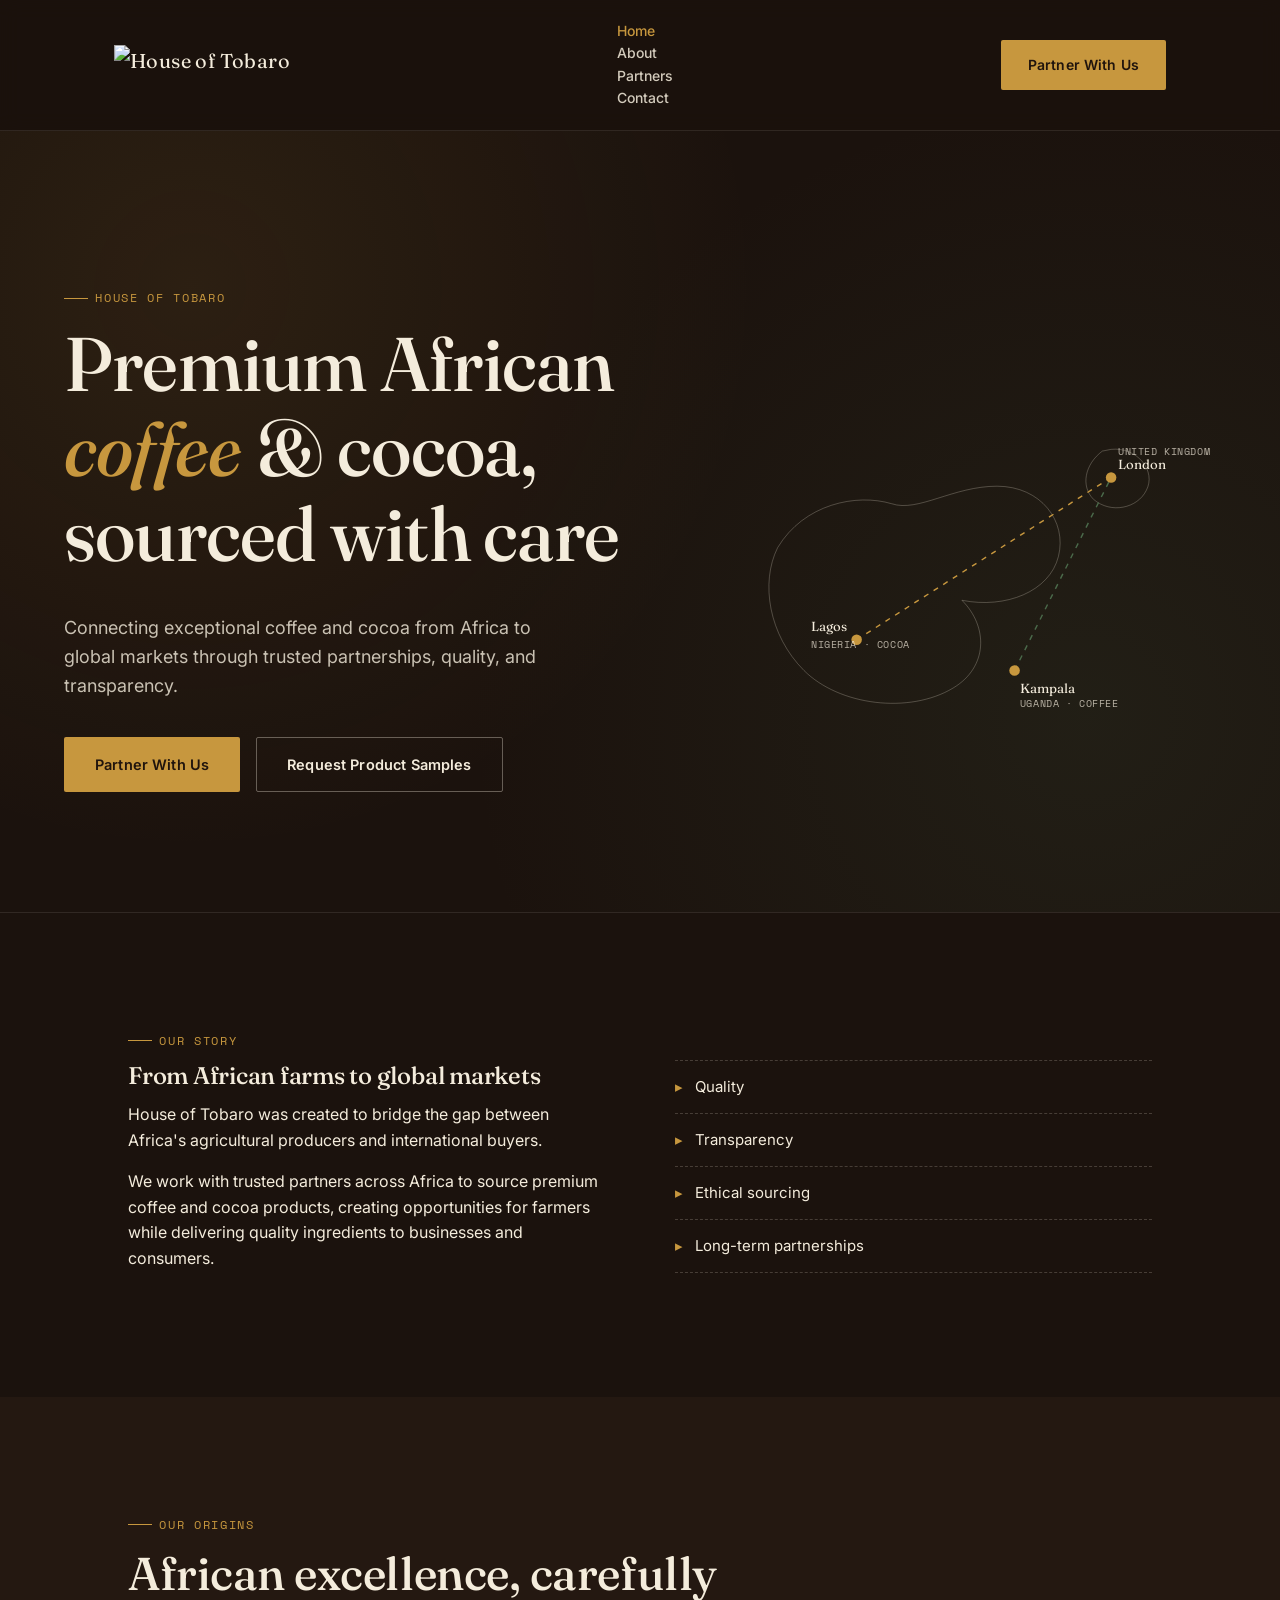
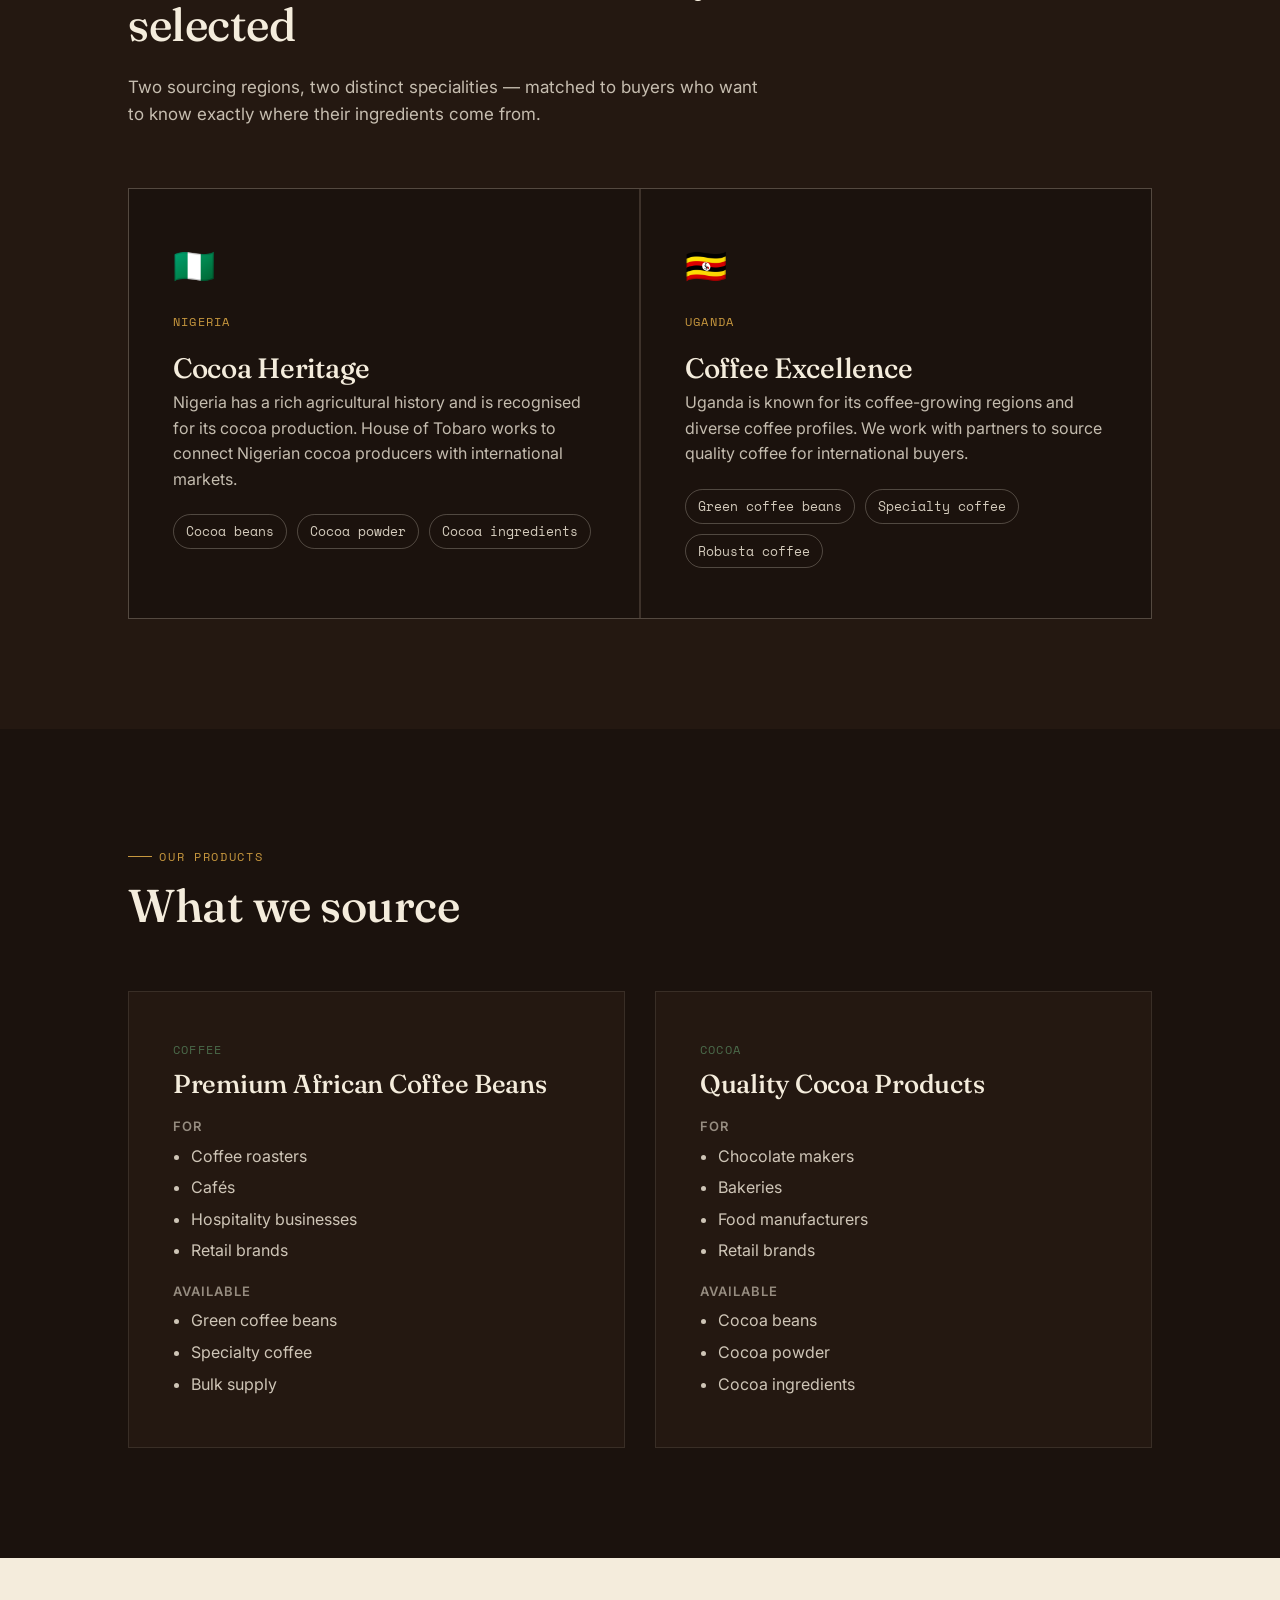
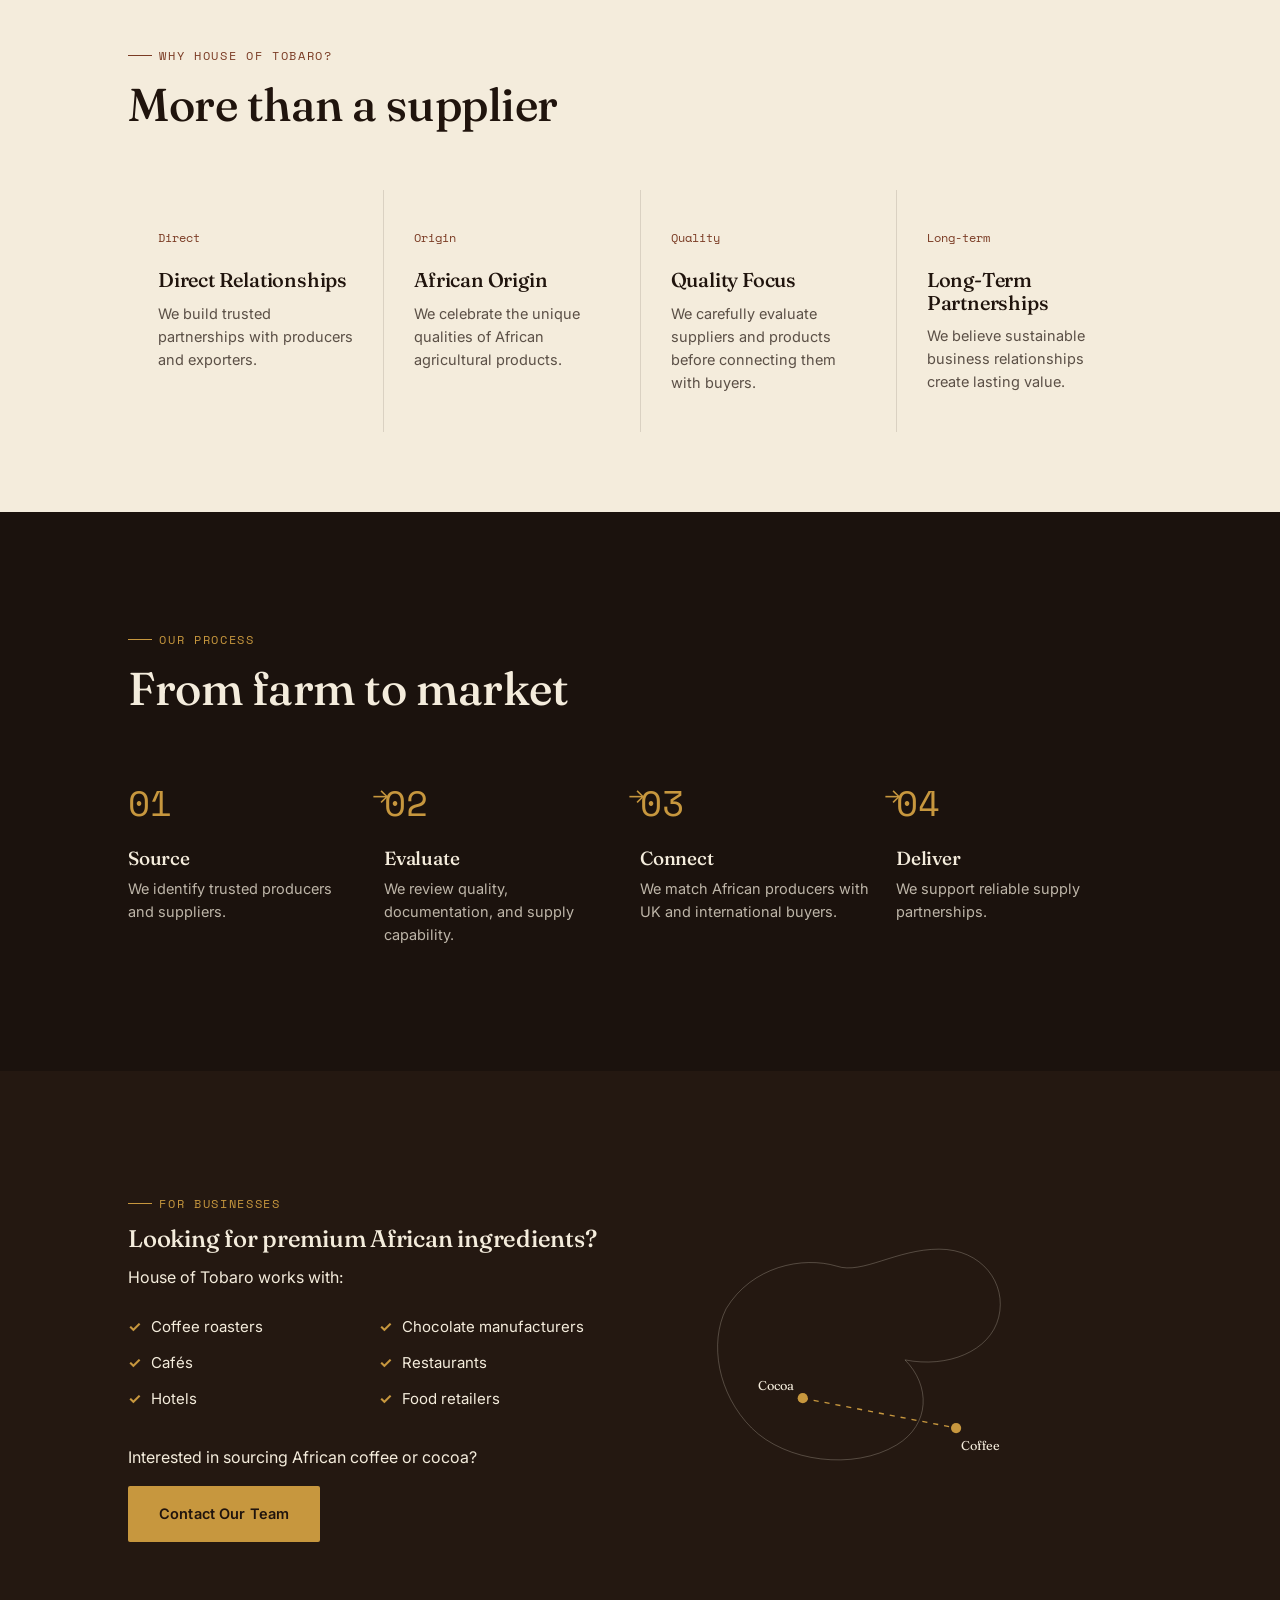
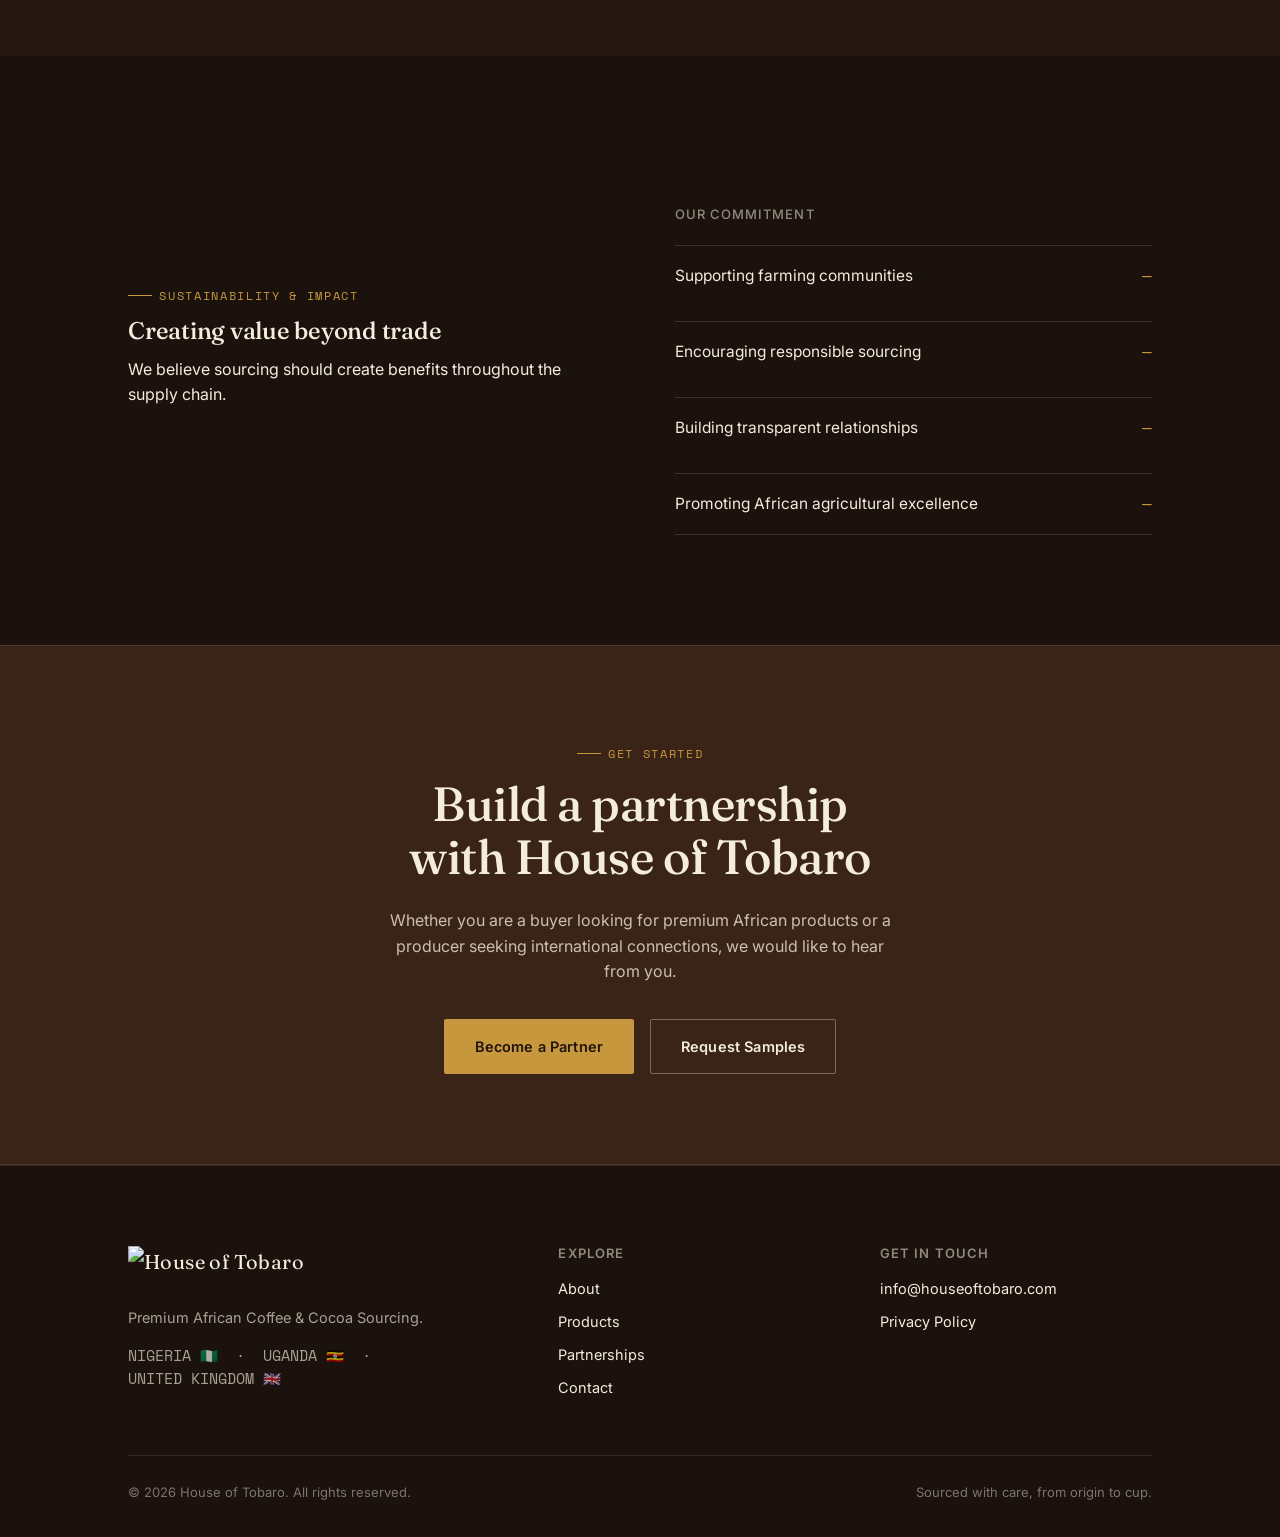
==== commit d7098146: "Add files via upload" ====
--- a/index.html
+++ b/index.html
@@ -11,18 +11,22 @@
 
 <header class="site-header">
   <nav class="nav">
-    <a href="index.html" class="brand"><img src="logo_ondark.png" alt="House of Tobaro" class="brand-logo"></a>
-    <ul class="nav-links">
+    <a href="index.html" class="brand"><img src="assets/logo_ondark.png" alt="House of Tobaro" class="brand-logo"></a>
+    <ul class="nav-links" id="primary-nav">
       <li><a href="index.html">Home</a></li>
       <li><a href="about.html">About</a></li>
       <li><a href="partners.html">Partners</a></li>
       <li><a href="contact.html">Contact</a></li>
+      <li class="nav-links-cta"><a href="contact.html" class="btn btn-primary">Partner With Us</a></li>
     </ul>
     <div class="nav-cta">
       <a href="contact.html" class="btn btn-primary">Partner With Us</a>
-      <button class="nav-toggle" aria-label="Toggle menu" aria-expanded="false">☰</button>
+      <button class="nav-toggle" aria-label="Toggle menu" aria-expanded="false" aria-controls="primary-nav">
+        <span class="hamburger"><span></span><span></span><span></span></span>
+      </button>
     </div>
   </nav>
+  <div class="nav-overlay"></div>
 </header>
 
 <!-- HERO -->
@@ -291,7 +295,7 @@
   <div class="container">
     <div class="footer-grid">
       <div class="footer-brand">
-        <a href="index.html" class="brand"><img src="logo_ondark.png" alt="House of Tobaro" class="brand-logo"></a>
+        <a href="index.html" class="brand"><img src="assets/logo_ondark.png" alt="House of Tobaro" class="brand-logo"></a>
         <p>Premium African Coffee &amp; Cocoa Sourcing.</p>
         <p class="footer-flags">NIGERIA 🇳🇬 &nbsp;·&nbsp; UGANDA 🇺🇬 &nbsp;·&nbsp; UNITED KINGDOM 🇬🇧</p>
       </div>
--- a/styles.css
+++ b/styles.css
@@ -1,6 +1,8 @@
 /* ==========================================================================
    House of Tobaro — Design tokens
    Premium African coffee & cocoa sourcing, B2B corporate site
+   Mobile-first: base rules target small screens; min-width breakpoints
+   layer on tablet/desktop layout as the viewport grows.
    ========================================================================== */
 
 @import url('https://fonts.googleapis.com/css2?family=Fraunces:ital,opsz,wght@0,9..144,300;0,9..144,400;0,9..144,500;0,9..144,600;1,9..144,400;1,9..144,500&family=Inter:wght@400;500;600&family=Space+Mono:wght@400;700&display=swap');
@@ -26,8 +28,17 @@
   --font-mono:'Space Mono', monospace;
 
   --container:1180px;
-  --edge:clamp(20px, 5vw, 64px);
-}
+  --edge:clamp(18px, 5vw, 64px);
+}
+
+/* Breakpoints used throughout (mobile-first, min-width only):
+   480px  – large phone
+   600px  – small tablet / phablet
+   700px  – tablet
+   860px  – nav switches to desktop row
+   960px  – small desktop
+   1100px – full desktop grid
+*/
 
 *,*::before,*::after{ box-sizing:border-box; }
 html{ scroll-behavior:smooth; }
@@ -39,13 +50,14 @@
   font-size:16px;
   line-height:1.6;
   -webkit-font-smoothing:antialiased;
+  overflow-x:hidden;
 }
 img{ max-width:100%; display:block; }
 a{ color:inherit; text-decoration:none; }
 h1,h2,h3,h4{
   font-family:var(--font-display);
   font-weight:500;
-  line-height:1.08;
+  line-height:1.12;
   margin:0 0 .5em;
   letter-spacing:-.01em;
 }
@@ -70,8 +82,8 @@
 /* ---------- eyebrow / labels ---------- */
 .eyebrow{
   font-family:var(--font-mono);
-  font-size:12px;
-  letter-spacing:.14em;
+  font-size:11.5px;
+  letter-spacing:.12em;
   text-transform:uppercase;
   color:var(--gold-500);
   display:inline-flex;
@@ -81,24 +93,30 @@
 }
 .eyebrow::before{
   content:'';
-  width:24px; height:1px;
+  width:20px; height:1px;
   background:var(--gold-500);
   display:inline-block;
+}
+@media (min-width:700px){
+  .eyebrow{ font-size:12px; letter-spacing:.14em; }
+  .eyebrow::before{ width:24px; }
 }
 
 /* ---------- buttons ---------- */
 .btn{
   font-family:var(--font-body);
   font-weight:600;
-  font-size:14.5px;
+  font-size:14px;
   letter-spacing:.01em;
-  padding:15px 30px;
+  padding:14px 24px;
   border-radius:2px;
   border:1px solid transparent;
   cursor:pointer;
   display:inline-flex;
   align-items:center;
+  justify-content:center;
   gap:.6em;
+  width:100%;
   transition:transform .25s ease, background .25s ease, color .25s ease, border-color .25s ease;
 }
 .btn-primary{
@@ -112,66 +130,120 @@
   border-color:rgba(244,236,220,.35);
 }
 .btn-ghost:hover{ border-color:var(--gold-500); color:var(--gold-500); transform:translateY(-2px); }
-.btn-row{ display:flex; gap:16px; flex-wrap:wrap; }
+.btn-row{ display:flex; flex-direction:column; gap:14px; }
+@media (min-width:560px){
+  .btn{ width:auto; padding:15px 30px; font-size:14.5px; }
+  .btn-row{ flex-direction:row; flex-wrap:wrap; gap:16px; }
+}
 
 /* ---------- nav ---------- */
 .site-header{
   position:sticky; top:0; z-index:50;
-  background:rgba(27,18,13,.86);
+  background:rgba(27,18,13,.92);
   backdrop-filter:blur(10px);
   border-bottom:1px solid rgba(244,236,220,.1);
 }
 .nav{
   display:flex; align-items:center; justify-content:space-between;
-  padding:20px var(--edge);
+  padding:14px var(--edge);
   max-width:var(--container); margin:0 auto;
 }
 .brand{
   font-family:var(--font-display);
-  font-size:20px;
+  font-size:18px;
   letter-spacing:.02em;
   display:flex; align-items:baseline; gap:.5em;
 }
 .brand span{ color:var(--gold-500); font-style:italic; }
 
 .brand-logo{
-  height:100px; width:auto; display:block;
-}
-.footer-brand .brand-logo{ height:52px; margin-bottom:18px; }
+  height:32px; width:auto; display:block;
+}
+.footer-brand .brand-logo{ height:44px; margin-bottom:16px; }
+
 .nav-links{
-  display:flex; gap:36px;
-  font-size:14px; font-weight:500;
-  list-style:none; margin:0; padding:0;
-}
+  position:fixed; top:0; right:0; bottom:0;
+  width:min(84vw, 340px);
+  background:var(--brown-950);
+  border-left:1px solid rgba(244,236,220,.12);
+  box-shadow:-24px 0 48px rgba(0,0,0,.35);
+  flex-direction:column; align-items:flex-start;
+  padding:96px 32px 40px;
+  gap:22px; font-size:19px;
+  list-style:none; margin:0;
+  transform:translateX(100%);
+  transition:transform .38s cubic-bezier(.4,0,.2,1);
+  overflow-y:auto;
+  z-index:70;
+}
+.nav-links.open{ transform:translateX(0); }
 .nav-links a{
   position:relative; padding:4px 0; opacity:.85;
 }
 .nav-links a:hover, .nav-links a.active{ opacity:1; color:var(--gold-500); }
-.nav-cta{ display:flex; align-items:center; gap:20px; }
+.nav-links a.btn{ opacity:1; padding:14px 24px; }
+.nav-links a.btn:hover{ color:var(--ink); }
+.nav-links .nav-links-cta{
+  margin-top:10px; width:100%;
+}
+.nav-overlay{
+  position:fixed; inset:0;
+  background:rgba(15,9,6,.55);
+  backdrop-filter:blur(2px);
+  opacity:0; visibility:hidden;
+  transition:opacity .35s ease, visibility 0s linear .35s;
+  z-index:60;
+}
+.nav-overlay.open{
+  opacity:1; visibility:visible;
+  transition:opacity .35s ease, visibility 0s linear 0s;
+}
+body.nav-locked{ overflow:hidden; }
+
+.nav-cta{ display:flex; align-items:center; gap:16px; }
+.nav-cta .btn-primary{ display:none; }
+
 .nav-toggle{
-  display:none;
-  background:none; border:none; color:var(--cream-100);
-  font-size:24px; cursor:pointer;
-}
-
-@media (max-width:860px){
+  display:flex; align-items:center; justify-content:center;
+  background:none; border:none; cursor:pointer; line-height:1;
+  width:40px; height:40px; padding:0;
+  position:relative; z-index:80;
+}
+.hamburger{
+  position:relative; width:22px; height:16px; display:block;
+}
+.hamburger span{
+  position:absolute; left:0; width:100%; height:2px;
+  background:var(--cream-100); border-radius:2px;
+  transition:transform .3s ease, opacity .2s ease, top .3s ease;
+}
+.hamburger span:nth-child(1){ top:0; }
+.hamburger span:nth-child(2){ top:7px; }
+.hamburger span:nth-child(3){ top:14px; }
+.nav-toggle[aria-expanded="true"] .hamburger span:nth-child(1){ top:7px; transform:rotate(45deg); }
+.nav-toggle[aria-expanded="true"] .hamburger span:nth-child(2){ opacity:0; }
+.nav-toggle[aria-expanded="true"] .hamburger span:nth-child(3){ top:7px; transform:rotate(-45deg); }
+
+@media (min-width:861px){
+  .nav{ padding:20px var(--edge); }
+  .brand{ font-size:20px; }
+  .brand-logo{ height:40px; }
   .nav-links{
-    position:fixed; inset:74px 0 0 0;
-    background:var(--brown-950);
-    flex-direction:column; padding:40px var(--edge);
-    gap:26px; font-size:20px;
-    transform:translateY(-110%);
-    transition:transform .4s ease;
+    position:static; inset:auto; width:auto; background:none; border-left:none; box-shadow:none;
+    flex-direction:row; align-items:center; padding:0; gap:36px; font-size:14px; font-weight:500;
+    transform:none; overflow:visible;
   }
-  .nav-links.open{ transform:translateY(0); }
-  .nav-toggle{ display:block; }
-  .nav-cta .btn-primary{ display:none; }
+  .nav-links .nav-links-cta{ display:none; }
+  .nav-overlay{ display:none; }
+  .nav-cta{ gap:20px; }
+  .nav-cta .btn-primary{ display:inline-flex; width:auto; padding:13px 26px; font-size:14px; }
+  .nav-toggle{ display:none; }
 }
 
 /* ---------- hero ---------- */
 .hero{
   position:relative;
-  padding:150px var(--edge) 120px;
+  padding:64px var(--edge) 56px;
   overflow:hidden;
   border-bottom:1px solid rgba(244,236,220,.1);
 }
@@ -184,155 +256,186 @@
 .hero-inner{
   max-width:var(--container); margin:0 auto;
   position:relative; z-index:1;
-  display:grid; grid-template-columns:1.1fr .9fr; gap:60px; align-items:end;
+  display:grid; grid-template-columns:1fr; gap:44px; align-items:center;
 }
 .hero h1{
-  font-size:clamp(42px, 6vw, 76px);
-  max-width:11ch;
+  font-size:clamp(34px, 9vw, 76px);
+  max-width:12ch;
 }
 .hero h1 em{ color:var(--gold-500); font-style:italic; }
 .hero-sub{
-  font-size:18px; max-width:44ch; color:rgba(244,236,220,.8);
-  margin-bottom:36px;
-}
-.hero-map{ position:relative; }
-
-@media (max-width:900px){
-  .hero-inner{ grid-template-columns:1fr; }
-  .hero{ padding:120px var(--edge) 70px; }
+  font-size:16.5px; max-width:44ch; color:rgba(244,236,220,.8);
+  margin-bottom:30px;
+}
+.hero-map{ position:relative; order:-1; max-width:340px; margin:0 auto; }
+
+@media (min-width:901px){
+  .hero{ padding:150px var(--edge) 120px; }
+  .hero-inner{ grid-template-columns:1.1fr .9fr; gap:60px; align-items:end; }
+  .hero-sub{ font-size:18px; margin-bottom:36px; }
+  .hero-map{ order:initial; max-width:none; margin:0; }
 }
 
 /* ---------- page hero (secondary pages) ---------- */
 .page-hero{
-  padding:150px var(--edge) 80px;
+  padding:64px var(--edge) 48px;
   border-bottom:1px solid rgba(244,236,220,.1);
 }
-.page-hero h1{ font-size:clamp(38px,5vw,58px); max-width:16ch; }
-.page-hero p{ max-width:60ch; font-size:17px; color:rgba(244,236,220,.78); }
+.page-hero h1{ font-size:clamp(32px,8vw,58px); max-width:16ch; }
+.page-hero p{ max-width:60ch; font-size:16px; color:rgba(244,236,220,.78); }
+@media (min-width:901px){
+  .page-hero{ padding:150px var(--edge) 80px; }
+  .page-hero p{ font-size:17px; }
+}
 
 /* ---------- sections ---------- */
-.section{ padding:110px var(--edge); }
-.section-tight{ padding:80px var(--edge); }
+.section{ padding:64px var(--edge); }
+.section-tight{ padding:56px var(--edge); }
 .section-dark{ background:var(--brown-950); }
 .section-panel{ background:var(--brown-900); }
 .section-light{ background:var(--cream-100); color:var(--ink); }
 .section-light .eyebrow{ color:var(--rust-700); }
 .section-light .eyebrow::before{ background:var(--rust-700); }
+@media (min-width:901px){
+  .section{ padding:110px var(--edge); }
+  .section-tight{ padding:80px var(--edge); }
+}
 
 .section-head{
-  max-width:640px; margin-bottom:60px;
-}
-.section-head h2{ font-size:clamp(30px,4vw,46px); }
-.section-head p{ font-size:17px; color:rgba(244,236,220,.78); }
+  max-width:640px; margin-bottom:36px;
+}
+.section-head h2{ font-size:clamp(28px,7vw,46px); }
+.section-head p{ font-size:16px; color:rgba(244,236,220,.78); }
 .section-light .section-head p{ color:rgba(32,20,13,.72); }
+@media (min-width:901px){ .section-head{ margin-bottom:60px; } .section-head p{ font-size:17px; } }
 
 .two-col{
-  display:grid; grid-template-columns:1fr 1fr; gap:70px; align-items:center;
-}
-@media (max-width:860px){ .two-col{ grid-template-columns:1fr; gap:40px; } }
+  display:grid; grid-template-columns:1fr; gap:36px; align-items:center;
+}
+@media (min-width:861px){ .two-col{ grid-template-columns:1fr 1fr; gap:70px; } }
 
 /* ---------- origin cards ---------- */
 .origin-grid{
-  display:grid; grid-template-columns:1fr 1fr; gap:2px;
+  display:grid; grid-template-columns:1fr; gap:2px;
   background:rgba(244,236,220,.12);
   border:1px solid rgba(244,236,220,.12);
 }
 .origin-card{
   background:var(--brown-950);
-  padding:50px 44px;
+  padding:36px 26px;
   position:relative;
 }
-.origin-flag{ font-size:34px; margin-bottom:18px; }
-.origin-card h3{ font-size:28px; margin-bottom:6px; }
+.origin-flag{ font-size:30px; margin-bottom:16px; }
+.origin-card h3{ font-size:24px; margin-bottom:6px; }
 .origin-tag{
   font-family:var(--font-mono); font-size:12px; letter-spacing:.1em;
-  text-transform:uppercase; color:var(--gold-500); margin-bottom:22px; display:block;
+  text-transform:uppercase; color:var(--gold-500); margin-bottom:18px; display:block;
 }
 .origin-card p{ color:rgba(244,236,220,.78); }
-.tag-list{ list-style:none; padding:0; margin:24px 0 0; display:flex; flex-wrap:wrap; gap:10px; }
+.tag-list{ list-style:none; padding:0; margin:22px 0 0; display:flex; flex-wrap:wrap; gap:10px; }
 .tag-list li{
   font-size:13px; font-family:var(--font-mono);
   border:1px solid rgba(244,236,220,.25); padding:6px 12px; border-radius:20px;
   color:rgba(244,236,220,.85);
 }
-@media (max-width:700px){ .origin-grid{ grid-template-columns:1fr; } }
+@media (min-width:701px){
+  .origin-grid{ grid-template-columns:1fr 1fr; }
+  .origin-card{ padding:50px 44px; }
+  .origin-flag{ font-size:34px; margin-bottom:18px; }
+  .origin-card h3{ font-size:28px; }
+  .origin-tag{ margin-bottom:22px; }
+}
 
 /* ---------- product cards ---------- */
-.product-grid{ display:grid; grid-template-columns:1fr 1fr; gap:30px; }
+.product-grid{ display:grid; grid-template-columns:1fr; gap:24px; }
 .product-card{
   background:var(--brown-900);
   border:1px solid rgba(244,236,220,.1);
-  padding:44px;
+  padding:32px 26px;
   transition:border-color .3s ease, transform .3s ease;
 }
 .product-card:hover{ border-color:var(--gold-500); transform:translateY(-4px); }
 .product-kicker{ font-family:var(--font-mono); font-size:12px; letter-spacing:.1em; text-transform:uppercase; color:var(--green-600); }
-.product-card h3{ font-size:26px; margin:8px 0 18px; }
-.product-card h4{ font-family:var(--font-body); font-size:13px; text-transform:uppercase; letter-spacing:.08em; color:rgba(244,236,220,.55); margin:22px 0 10px; font-weight:600; }
+.product-card h3{ font-size:22px; margin:8px 0 16px; }
+.product-card h4{ font-family:var(--font-body); font-size:13px; text-transform:uppercase; letter-spacing:.08em; color:rgba(244,236,220,.55); margin:20px 0 10px; font-weight:600; }
 .product-card ul{ margin:0; padding-left:18px; color:rgba(244,236,220,.82); }
 .product-card ul li{ margin-bottom:6px; }
-@media (max-width:700px){ .product-grid{ grid-template-columns:1fr; } }
+@media (min-width:701px){
+  .product-grid{ grid-template-columns:1fr 1fr; gap:30px; }
+  .product-card{ padding:44px; }
+  .product-card h3{ font-size:26px; margin:8px 0 18px; }
+}
 
 /* ---------- why grid ---------- */
 .why-grid{
-  display:grid; grid-template-columns:repeat(4,1fr); gap:1px;
+  display:grid; grid-template-columns:1fr; gap:1px;
   background:rgba(32,20,13,.12);
 }
 .why-card{
-  background:var(--cream-100); padding:38px 30px;
-}
-.why-card .num{ font-family:var(--font-mono); font-size:12px; color:var(--rust-700); margin-bottom:22px; display:block; }
-.why-card h3{ font-size:20px; color:var(--ink); margin-bottom:10px; }
+  background:var(--cream-100); padding:30px 24px;
+}
+.why-card .num{ font-family:var(--font-mono); font-size:12px; color:var(--rust-700); margin-bottom:18px; display:block; }
+.why-card h3{ font-size:19px; color:var(--ink); margin-bottom:10px; }
 .why-card p{ font-size:14.5px; color:rgba(32,20,13,.72); margin:0; }
-@media (max-width:960px){ .why-grid{ grid-template-columns:1fr 1fr; } }
-@media (max-width:600px){ .why-grid{ grid-template-columns:1fr; } }
+@media (min-width:601px){ .why-grid{ grid-template-columns:1fr 1fr; } }
+@media (min-width:961px){
+  .why-grid{ grid-template-columns:repeat(4,1fr); }
+  .why-card{ padding:38px 30px; }
+  .why-card .num{ margin-bottom:22px; }
+  .why-card h3{ font-size:20px; }
+}
 
 /* ---------- process ---------- */
 .process{
-  display:grid; grid-template-columns:repeat(4,1fr); gap:0;
+  display:grid; grid-template-columns:1fr; gap:34px;
   position:relative;
 }
-.process-step{ padding:0 26px 0 0; position:relative; }
+.process-step{ padding:0; position:relative; }
 .process-step:not(:last-child)::after{
-  content:'→';
-  position:absolute; right:-6px; top:6px;
+  content:'↓';
+  position:absolute; left:0; bottom:-24px; top:auto; right:auto;
   color:var(--gold-500); font-size:20px;
 }
-.process-step .num{ font-family:var(--font-mono); font-size:36px; color:var(--gold-500); display:block; margin-bottom:16px; }
-.process-step h3{ font-size:19px; margin-bottom:8px; }
+.process-step .num{ font-family:var(--font-mono); font-size:32px; color:var(--gold-500); display:block; margin-bottom:14px; }
+.process-step h3{ font-size:18px; margin-bottom:8px; }
 .process-step p{ font-size:14.5px; color:rgba(244,236,220,.75); }
-@media (max-width:900px){
-  .process{ grid-template-columns:1fr; gap:34px; }
-  .process-step::after{ content:'↓'; right:auto; left:0; top:auto; bottom:-26px; }
+@media (min-width:901px){
+  .process{ grid-template-columns:repeat(4,1fr); gap:0; }
+  .process-step{ padding:0 26px 0 0; }
+  .process-step:not(:last-child)::after{ content:'→'; left:auto; right:-6px; top:6px; bottom:auto; }
+  .process-step .num{ font-size:36px; margin-bottom:16px; }
+  .process-step h3{ font-size:19px; }
 }
 
 /* ---------- for businesses ---------- */
-.audience-list{ list-style:none; padding:0; margin:24px 0 34px; display:grid; grid-template-columns:1fr 1fr; gap:12px 24px; }
+.audience-list{ list-style:none; padding:0; margin:22px 0 30px; display:grid; grid-template-columns:1fr; gap:12px; }
 .audience-list li{ display:flex; align-items:center; gap:10px; font-size:15px; }
 .audience-list li::before{ content:'✓'; color:var(--gold-500); font-weight:700; }
-@media (max-width:560px){ .audience-list{ grid-template-columns:1fr; } }
+@media (min-width:561px){ .audience-list{ grid-template-columns:1fr 1fr; gap:12px 24px; margin:24px 0 34px; } }
 
 /* ---------- sustainability list ---------- */
-.commit-list{ list-style:none; padding:0; margin:24px 0 0; display:grid; gap:16px; }
+.commit-list{ list-style:none; padding:0; margin:24px 0 0; display:grid; gap:14px; }
 .commit-list li{
-  padding:18px 0; border-top:1px solid rgba(244,236,220,.14);
-  display:flex; justify-content:space-between; align-items:center;
-  font-size:15.5px;
+  padding:16px 0; border-top:1px solid rgba(244,236,220,.14);
+  display:flex; justify-content:space-between; align-items:center; gap:16px;
+  font-size:15px;
 }
 .commit-list li:last-child{ border-bottom:1px solid rgba(244,236,220,.14); }
 .commit-list li::after{ content:'—'; color:var(--gold-500); font-family:var(--font-mono); }
+@media (min-width:701px){ .commit-list li{ font-size:15.5px; padding:18px 0; } }
 
 /* ---------- CTA band ---------- */
 .cta-band{
   background:var(--brown-800);
-  padding:90px var(--edge);
+  padding:64px var(--edge);
   text-align:center;
   border-top:1px solid rgba(244,236,220,.1);
   border-bottom:1px solid rgba(244,236,220,.1);
 }
-.cta-band h2{ font-size:clamp(30px,4.4vw,48px); max-width:16ch; margin-left:auto; margin-right:auto; }
-.cta-band p{ max-width:52ch; margin:0 auto 34px; color:rgba(244,236,220,.78); }
-.cta-band .btn-row{ justify-content:center; }
+.cta-band h2{ font-size:clamp(28px,7.5vw,48px); max-width:16ch; margin-left:auto; margin-right:auto; }
+.cta-band p{ max-width:52ch; margin:0 auto 30px; color:rgba(244,236,220,.78); font-size:15.5px; }
+.cta-band .btn-row{ justify-content:center; align-items:center; }
+@media (min-width:701px){ .cta-band{ padding:90px var(--edge); } .cta-band p{ font-size:16px; margin-bottom:34px; } }
 
 /* ---------- route map signature element ---------- */
 .route-map{ width:100%; height:auto; }
@@ -353,36 +456,41 @@
 /* ---------- footer ---------- */
 .site-footer{
   background:var(--brown-950);
-  padding:80px var(--edge) 34px;
+  padding:56px var(--edge) 28px;
   border-top:1px solid rgba(244,236,220,.1);
 }
 .footer-grid{
-  display:grid; grid-template-columns:1.4fr 1fr 1fr; gap:50px;
-  padding-bottom:50px; border-bottom:1px solid rgba(244,236,220,.1);
-}
-.footer-grid h4{ font-family:var(--font-body); font-size:13px; letter-spacing:.08em; text-transform:uppercase; color:rgba(244,236,220,.55); margin-bottom:18px; font-weight:600; }
+  display:grid; grid-template-columns:1fr; gap:36px;
+  padding-bottom:36px; border-bottom:1px solid rgba(244,236,220,.1);
+}
+.footer-grid h4{ font-family:var(--font-body); font-size:13px; letter-spacing:.08em; text-transform:uppercase; color:rgba(244,236,220,.55); margin-bottom:16px; font-weight:600; }
 .footer-grid ul{ list-style:none; padding:0; margin:0; display:grid; gap:10px; font-size:14.5px; }
 .footer-grid ul a:hover{ color:var(--gold-500); }
 .footer-brand p{ color:rgba(244,236,220,.65); max-width:34ch; font-size:14.5px; }
-.footer-flags{ font-size:14px; color:rgba(244,236,220,.6); font-family:var(--font-mono); }
+.footer-flags{ font-size:13px; color:rgba(244,236,220,.6); font-family:var(--font-mono); }
 .footer-bottom{
-  padding-top:26px; display:flex; justify-content:space-between; flex-wrap:wrap; gap:14px;
+  padding-top:22px; display:flex; flex-direction:column; gap:10px;
   font-size:13px; color:rgba(244,236,220,.45);
+}
+@media (min-width:700px){
+  .site-footer{ padding:80px var(--edge) 34px; }
+  .footer-grid{ grid-template-columns:1.4fr 1fr 1fr; gap:50px; padding-bottom:50px; }
+  .footer-bottom{ flex-direction:row; justify-content:space-between; align-items:center; padding-top:26px; }
 }
 
 /* ---------- forms ---------- */
 .form-card{
   background:var(--brown-900); border:1px solid rgba(244,236,220,.12);
-  padding:48px;
-}
-.form-grid{ display:grid; grid-template-columns:1fr 1fr; gap:22px; }
-.form-field{ display:flex; flex-direction:column; gap:8px; margin-bottom:22px; }
+  padding:28px 22px;
+}
+.form-grid{ display:grid; grid-template-columns:1fr; gap:0; }
+.form-field{ display:flex; flex-direction:column; gap:8px; margin-bottom:20px; }
 .form-field.full{ grid-column:1 / -1; }
-.form-field label{ font-size:13px; font-family:var(--font-mono); letter-spacing:.06em; text-transform:uppercase; color:rgba(244,236,220,.6); }
+.form-field label{ font-size:12.5px; font-family:var(--font-mono); letter-spacing:.06em; text-transform:uppercase; color:rgba(244,236,220,.6); }
 .form-field input, .form-field select, .form-field textarea{
   background:var(--brown-950); border:1px solid rgba(244,236,220,.2);
-  color:var(--cream-100); padding:14px 16px; font-family:var(--font-body); font-size:15px;
-  border-radius:2px;
+  color:var(--cream-100); padding:13px 14px; font-family:var(--font-body); font-size:16px;
+  border-radius:2px; width:100%;
 }
 .form-field input:focus, .form-field select:focus, .form-field textarea:focus{
   border-color:var(--gold-500); outline:none;
@@ -394,38 +502,49 @@
   font-family:var(--font-body); transition:all .2s ease;
 }
 .chip.selected{ background:var(--gold-500); border-color:var(--gold-500); color:var(--ink); }
-.form-note{ font-size:13px; color:rgba(244,236,220,.5); margin-top:6px; }
+.form-note{ font-size:12.5px; color:rgba(244,236,220,.5); margin-top:6px; }
 .form-success{
-  display:none; text-align:center; padding:40px 20px;
-  font-family:var(--font-display); font-size:22px;
+  display:none; text-align:center; padding:32px 16px;
+  font-family:var(--font-display); font-size:20px;
 }
 .form-success.show{ display:block; }
 .form-card form.hidden{ display:none; }
+@media (min-width:600px){
+  .form-card{ padding:48px; }
+  .form-grid{ grid-template-columns:1fr 1fr; gap:22px; }
+  .form-field{ margin-bottom:22px; }
+  .form-field label{ font-size:13px; }
+  .form-field input, .form-field select, .form-field textarea{ padding:14px 16px; font-size:15px; }
+  .form-success{ padding:40px 20px; font-size:22px; }
+}
 
 /* ---------- reveal on scroll ---------- */
 .reveal{ opacity:0; transform:translateY(24px); transition:opacity .7s ease, transform .7s ease; }
 .reveal.in{ opacity:1; transform:none; }
 
 /* ---------- misc page bits ---------- */
-.value-grid{ display:grid; grid-template-columns:repeat(5,1fr); gap:1px; background:rgba(244,236,220,.12); margin-top:40px; }
-.value-card{ background:var(--brown-950); padding:30px 22px; text-align:center; }
-.value-card span{ font-family:var(--font-display); font-style:italic; font-size:22px; color:var(--gold-500); display:block; margin-bottom:10px; }
-.value-card p{ margin:0; font-size:14px; }
-@media (max-width:900px){ .value-grid{ grid-template-columns:repeat(2,1fr); } }
-
-.vision-mission{ display:grid; grid-template-columns:1fr 1fr; gap:2px; background:rgba(244,236,220,.12); margin-top:20px; }
-.vm-card{ background:var(--brown-900); padding:44px; }
+.value-grid{ display:grid; grid-template-columns:repeat(2,1fr); gap:1px; background:rgba(244,236,220,.12); margin-top:30px; }
+.value-card{ background:var(--brown-950); padding:24px 16px; text-align:center; }
+.value-card span{ font-family:var(--font-display); font-style:italic; font-size:20px; color:var(--gold-500); display:block; margin-bottom:8px; }
+.value-card p{ margin:0; font-size:13.5px; }
+@media (min-width:520px){ .value-card{ padding:30px 22px; } .value-card span{ font-size:22px; margin-bottom:10px; } .value-card p{ font-size:14px; } }
+@media (min-width:900px){ .value-grid{ grid-template-columns:repeat(5,1fr); margin-top:40px; } }
+
+.vision-mission{ display:grid; grid-template-columns:1fr; gap:2px; background:rgba(244,236,220,.12); margin-top:20px; }
+.vm-card{ background:var(--brown-900); padding:32px 26px; }
 .vm-card .eyebrow{ margin-bottom:16px; }
-@media (max-width:700px){ .vision-mission{ grid-template-columns:1fr; } }
-
-.req-list{ list-style:none; padding:0; margin:22px 0 0; }
+.vm-card h3{ font-size:clamp(19px,4vw,24px); }
+@media (min-width:701px){ .vision-mission{ grid-template-columns:1fr 1fr; } .vm-card{ padding:44px; } }
+
+.req-list{ list-style:none; padding:0; margin:20px 0 0; }
 .req-list li{
-  padding:14px 0; border-top:1px dashed rgba(244,236,220,.2);
-  font-size:15px; display:flex; gap:12px;
+  padding:13px 0; border-top:1px dashed rgba(244,236,220,.2);
+  font-size:14.5px; display:flex; gap:12px;
 }
 .req-list li:last-child{ border-bottom:1px dashed rgba(244,236,220,.2); }
 .req-list li::before{ content:'▸'; color:var(--gold-500); }
-
-.partner-split{ display:grid; grid-template-columns:1fr 1fr; gap:2px; background:rgba(244,236,220,.1); }
-.partner-panel{ padding:60px 50px; }
-@media (max-width:860px){ .partner-split{ grid-template-columns:1fr; } .partner-panel{ padding:44px 30px; } }
+@media (min-width:701px){ .req-list{ margin-top:22px; } .req-list li{ padding:14px 0; font-size:15px; } }
+
+.partner-split{ display:grid; grid-template-columns:1fr; gap:2px; background:rgba(244,236,220,.1); }
+.partner-panel{ padding:40px 24px; }
+@media (min-width:861px){ .partner-split{ grid-template-columns:1fr 1fr; } .partner-panel{ padding:60px 50px; } }
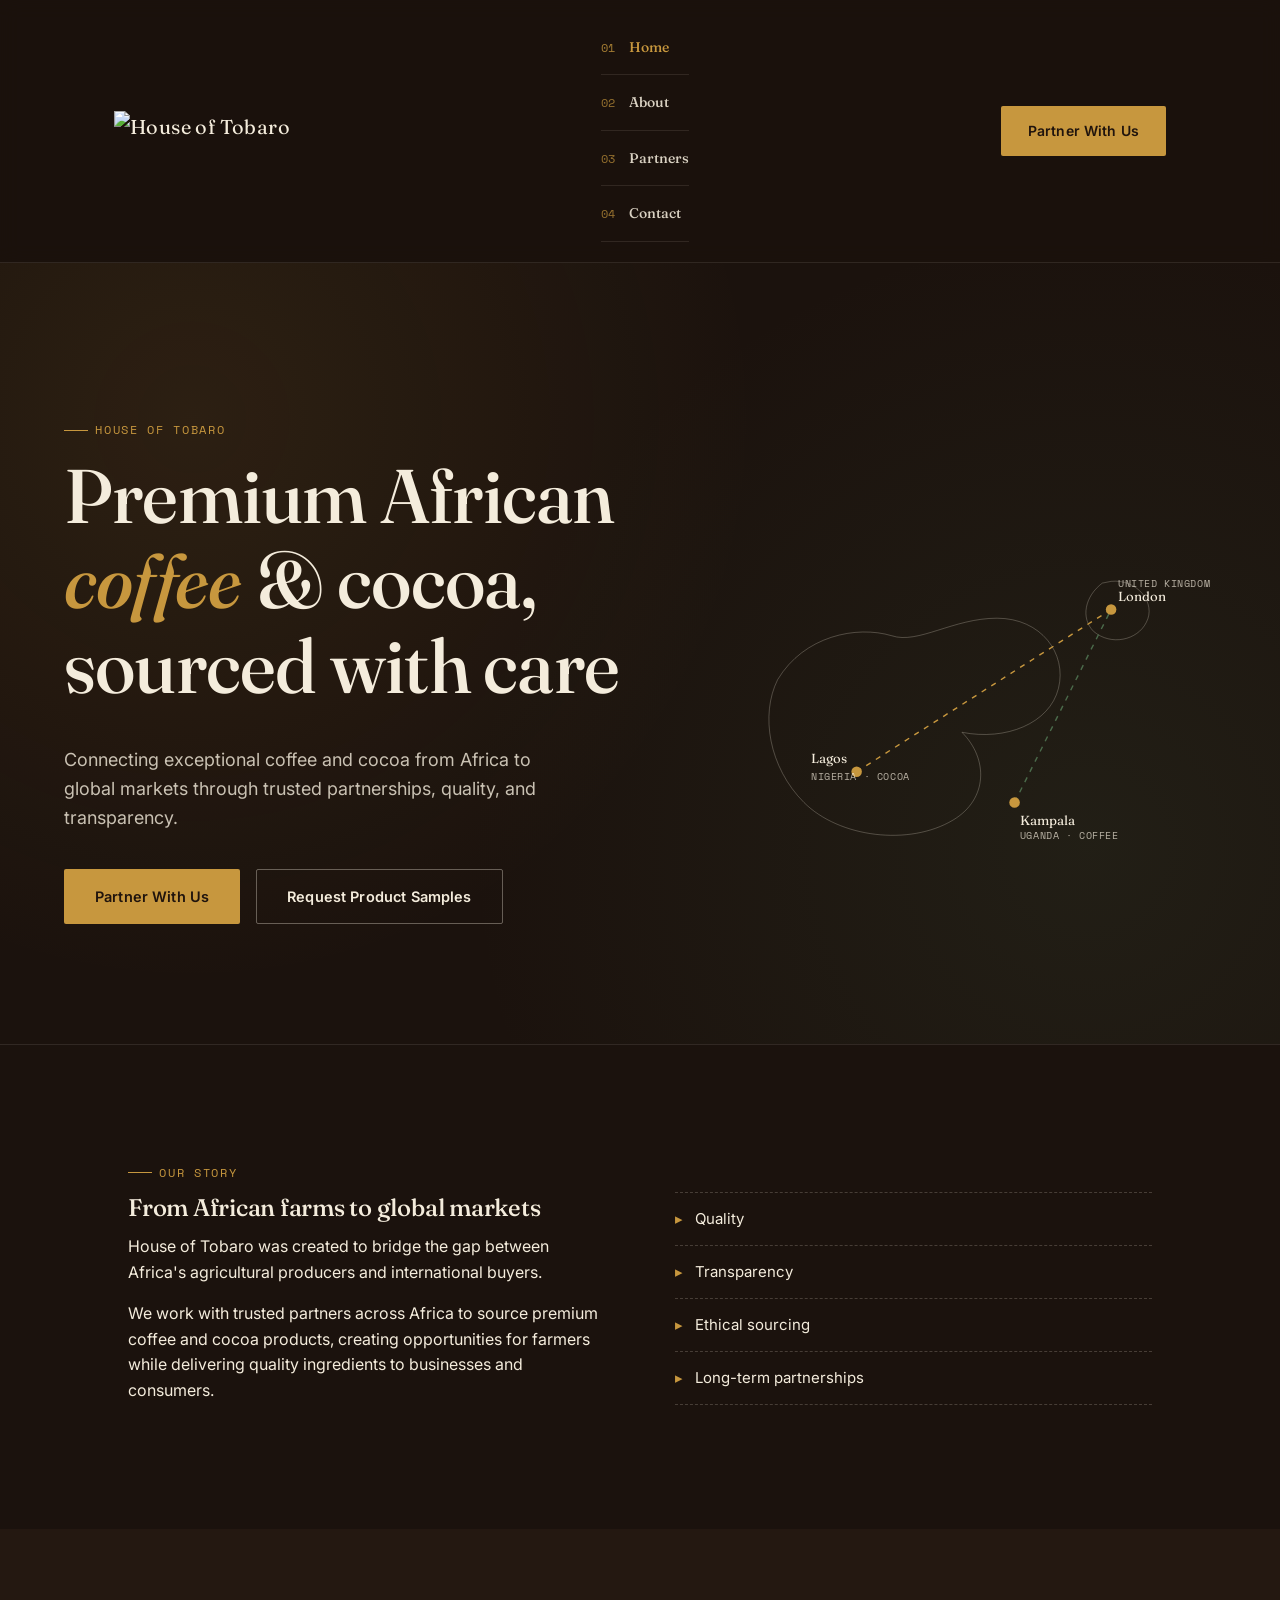
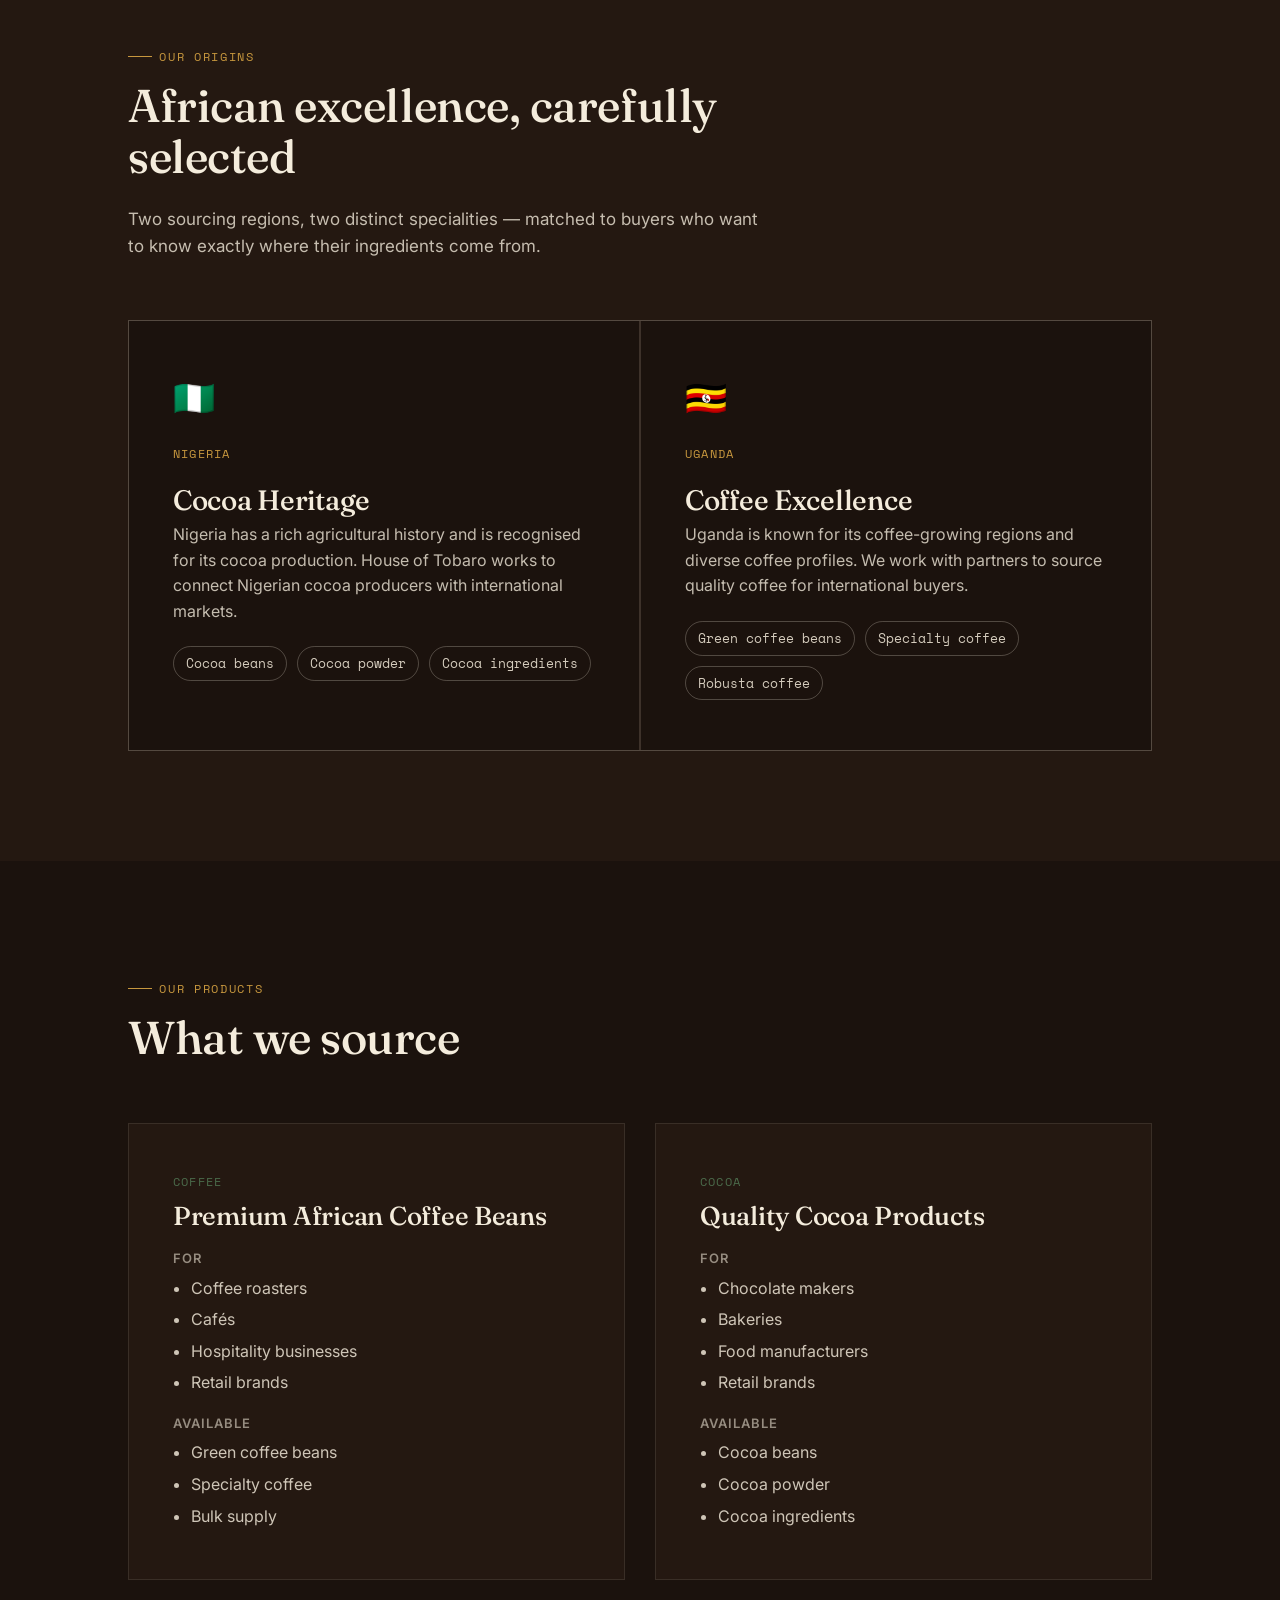
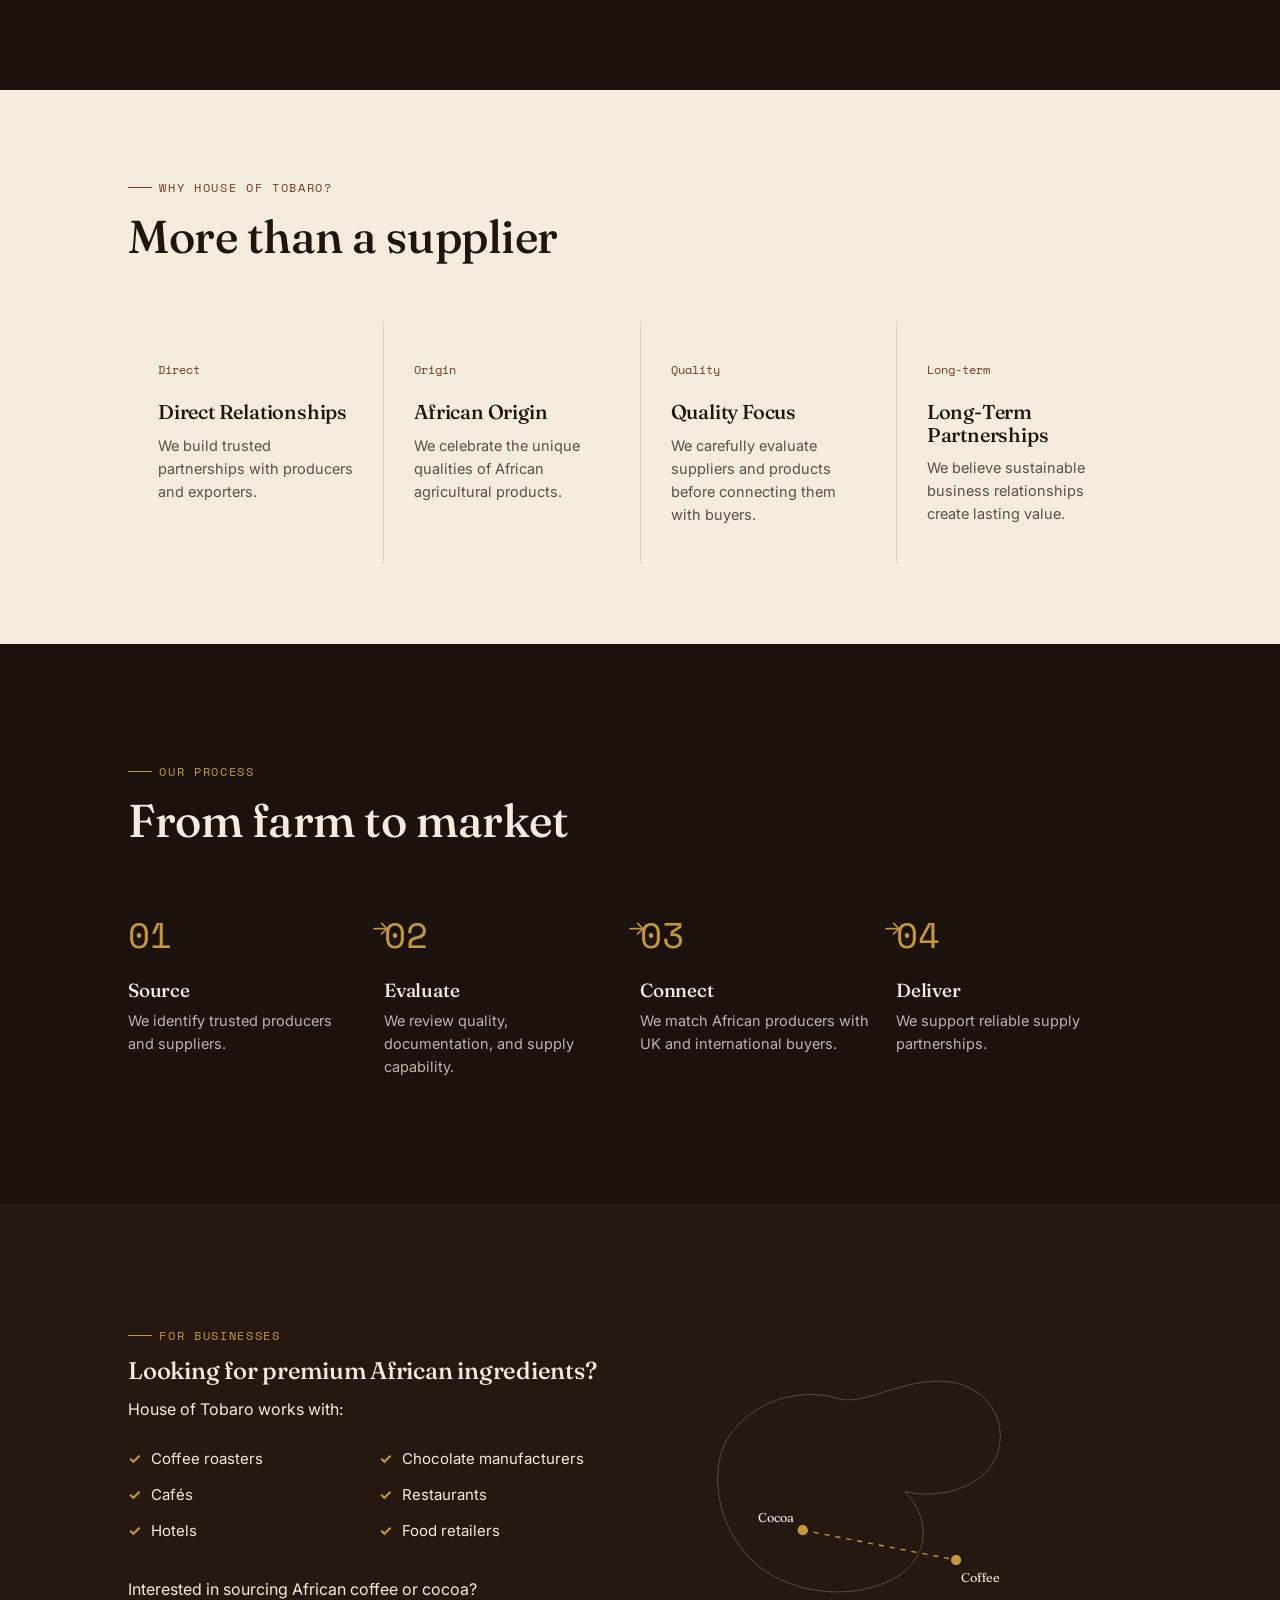
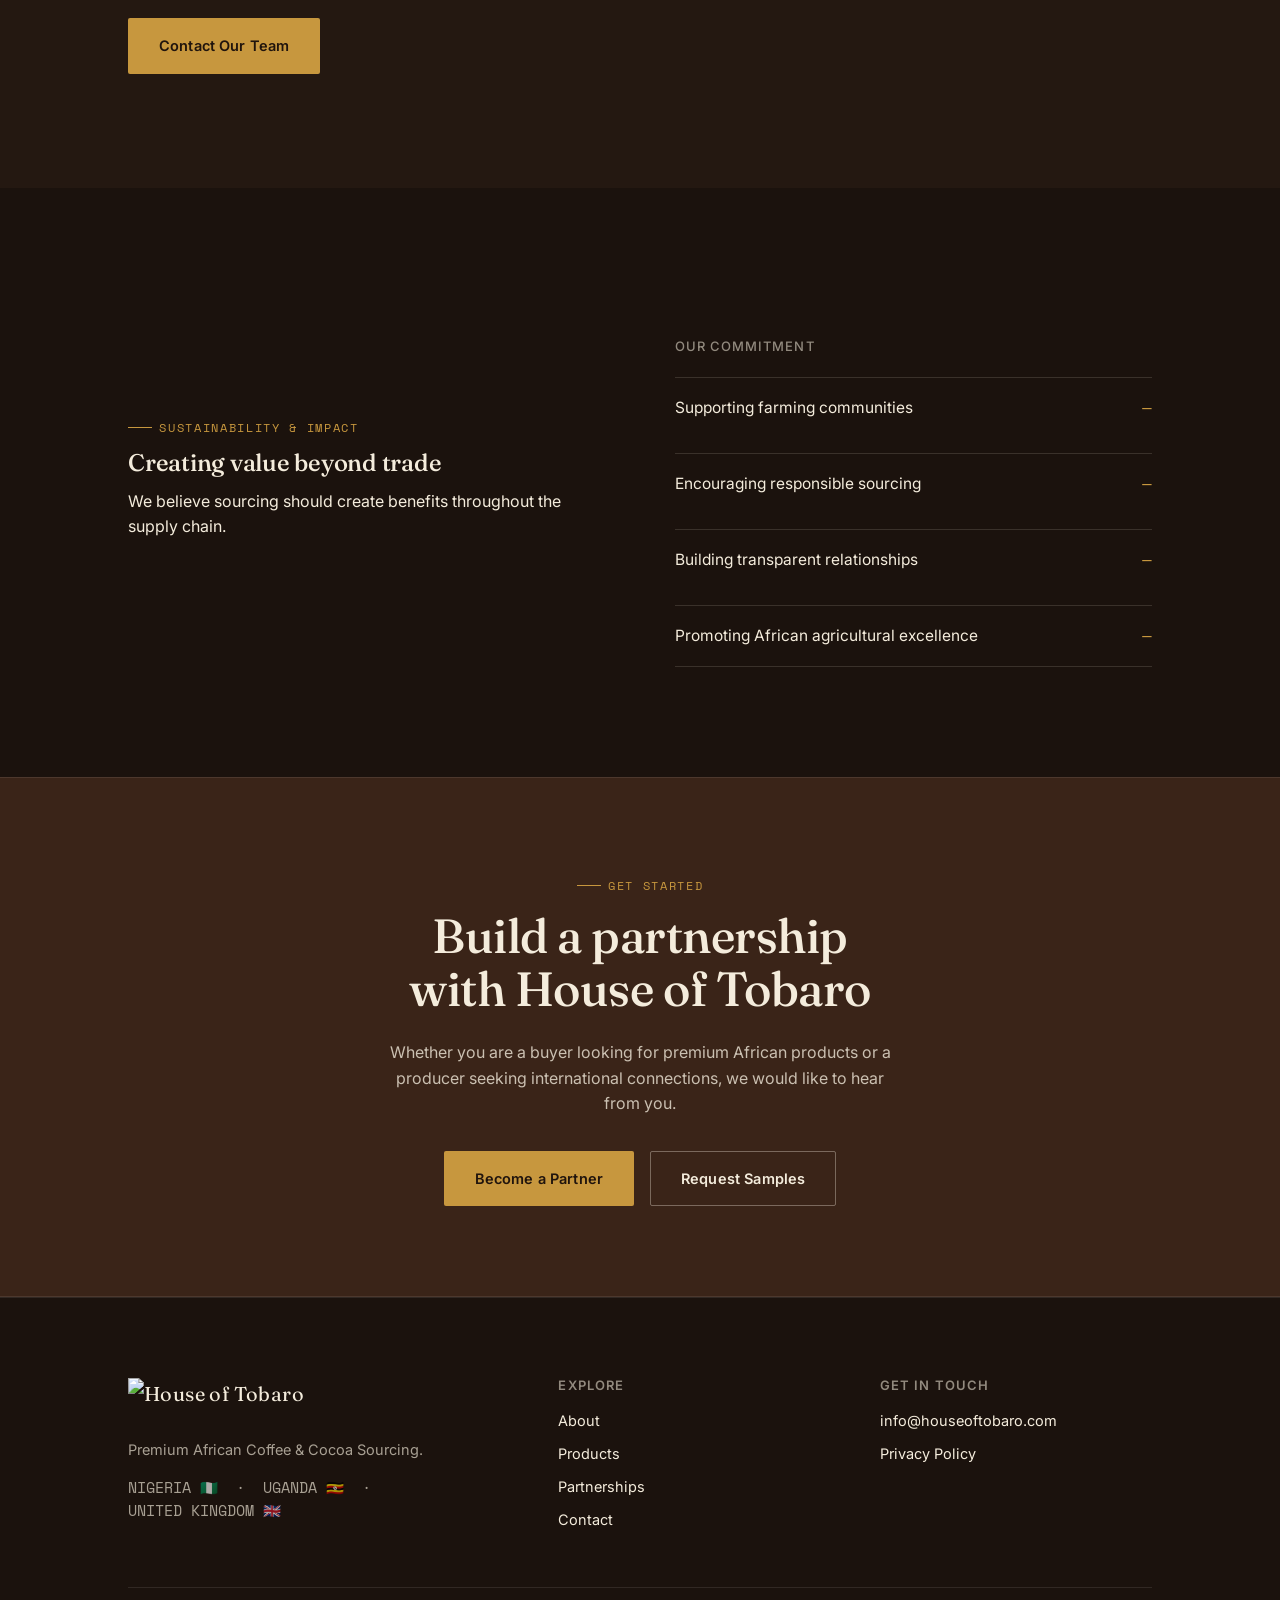
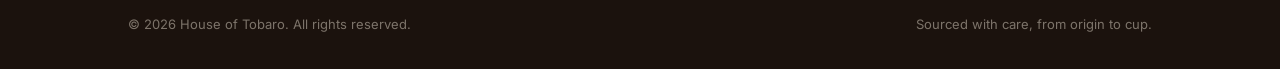
==== commit 23ad9268: "Add files via upload" ====
--- a/index.html
+++ b/index.html
@@ -18,6 +18,7 @@
       <li><a href="partners.html">Partners</a></li>
       <li><a href="contact.html">Contact</a></li>
       <li class="nav-links-cta"><a href="contact.html" class="btn btn-primary">Partner With Us</a></li>
+      <li class="nav-links-foot"><a href="mailto:info@houseoftobaro.com">info@houseoftobaro.com</a></li>
     </ul>
     <div class="nav-cta">
       <a href="contact.html" class="btn btn-primary">Partner With Us</a>
--- a/styles.css
+++ b/styles.css
@@ -166,26 +166,68 @@
   width:min(84vw, 340px);
   background:var(--brown-950);
   border-left:1px solid rgba(244,236,220,.12);
-  box-shadow:-24px 0 48px rgba(0,0,0,.35);
+  box-shadow:-24px 0 48px rgba(0,0,0,.4);
   flex-direction:column; align-items:flex-start;
-  padding:96px 32px 40px;
-  gap:22px; font-size:19px;
+  padding:100px 32px 32px;
+  gap:0; font-size:21px;
   list-style:none; margin:0;
+  counter-reset:navcount;
   transform:translateX(100%);
-  transition:transform .38s cubic-bezier(.4,0,.2,1);
+  transition:transform .4s cubic-bezier(.4,0,.2,1);
   overflow-y:auto;
   z-index:70;
 }
+.nav-links::before{
+  content:'Menu';
+  position:absolute; top:38px; left:32px;
+  font-family:var(--font-mono); font-size:11px; letter-spacing:.16em;
+  text-transform:uppercase; color:rgba(244,236,220,.4);
+}
 .nav-links.open{ transform:translateX(0); }
+.nav-links li{ width:100%; }
+.nav-links li:not(.nav-links-cta):not(.nav-links-foot){
+  border-bottom:1px solid rgba(244,236,220,.1);
+}
+.nav-links li:not(.nav-links-cta):not(.nav-links-foot) a{
+  display:flex; align-items:baseline; gap:14px;
+  padding:16px 0;
+  font-family:var(--font-display);
+}
+.nav-links li:not(.nav-links-cta):not(.nav-links-foot) a::before{
+  counter-increment:navcount;
+  content:counter(navcount, decimal-leading-zero);
+  font-family:var(--font-mono); font-size:12px;
+  color:var(--gold-500); opacity:.8;
+}
 .nav-links a{
-  position:relative; padding:4px 0; opacity:.85;
+  position:relative; opacity:.88; transition:opacity .2s ease, color .2s ease;
 }
 .nav-links a:hover, .nav-links a.active{ opacity:1; color:var(--gold-500); }
 .nav-links a.btn{ opacity:1; padding:14px 24px; }
 .nav-links a.btn:hover{ color:var(--ink); }
 .nav-links .nav-links-cta{
-  margin-top:10px; width:100%;
-}
+  margin-top:22px; width:100%;
+}
+.nav-links .nav-links-foot{
+  margin-top:16px; padding-top:16px; border-top:1px dashed rgba(244,236,220,.16);
+  font-family:var(--font-mono); font-size:12.5px;
+}
+.nav-links .nav-links-foot a{ opacity:.7; }
+.nav-links .nav-links-foot a:hover{ opacity:1; color:var(--gold-500); }
+
+/* staggered entrance for the offcanvas items */
+.nav-links li{
+  opacity:0; transform:translateX(14px);
+  transition:opacity .35s ease, transform .35s ease;
+}
+.nav-links.open li{ opacity:1; transform:none; }
+.nav-links.open li:nth-child(1){ transition-delay:.06s; }
+.nav-links.open li:nth-child(2){ transition-delay:.1s; }
+.nav-links.open li:nth-child(3){ transition-delay:.14s; }
+.nav-links.open li:nth-child(4){ transition-delay:.18s; }
+.nav-links.open li:nth-child(5){ transition-delay:.22s; }
+.nav-links.open li:nth-child(6){ transition-delay:.26s; }
+
 .nav-overlay{
   position:fixed; inset:0;
   background:rgba(15,9,6,.55);
@@ -234,6 +276,14 @@
     transform:none; overflow:visible;
   }
   .nav-links .nav-links-cta{ display:none; }
+  .nav-links .nav-links-foot{ display:none; }
+  .nav-links::before{ content:none; }
+  .nav-links li{
+    width:auto; border-bottom:none;
+    opacity:1; transform:none; transition:none;
+  }
+  .nav-links li a{ padding:4px 0; font-family:var(--font-body); }
+  .nav-links li a::before{ content:none; }
   .nav-overlay{ display:none; }
   .nav-cta{ gap:20px; }
   .nav-cta .btn-primary{ display:inline-flex; width:auto; padding:13px 26px; font-size:14px; }
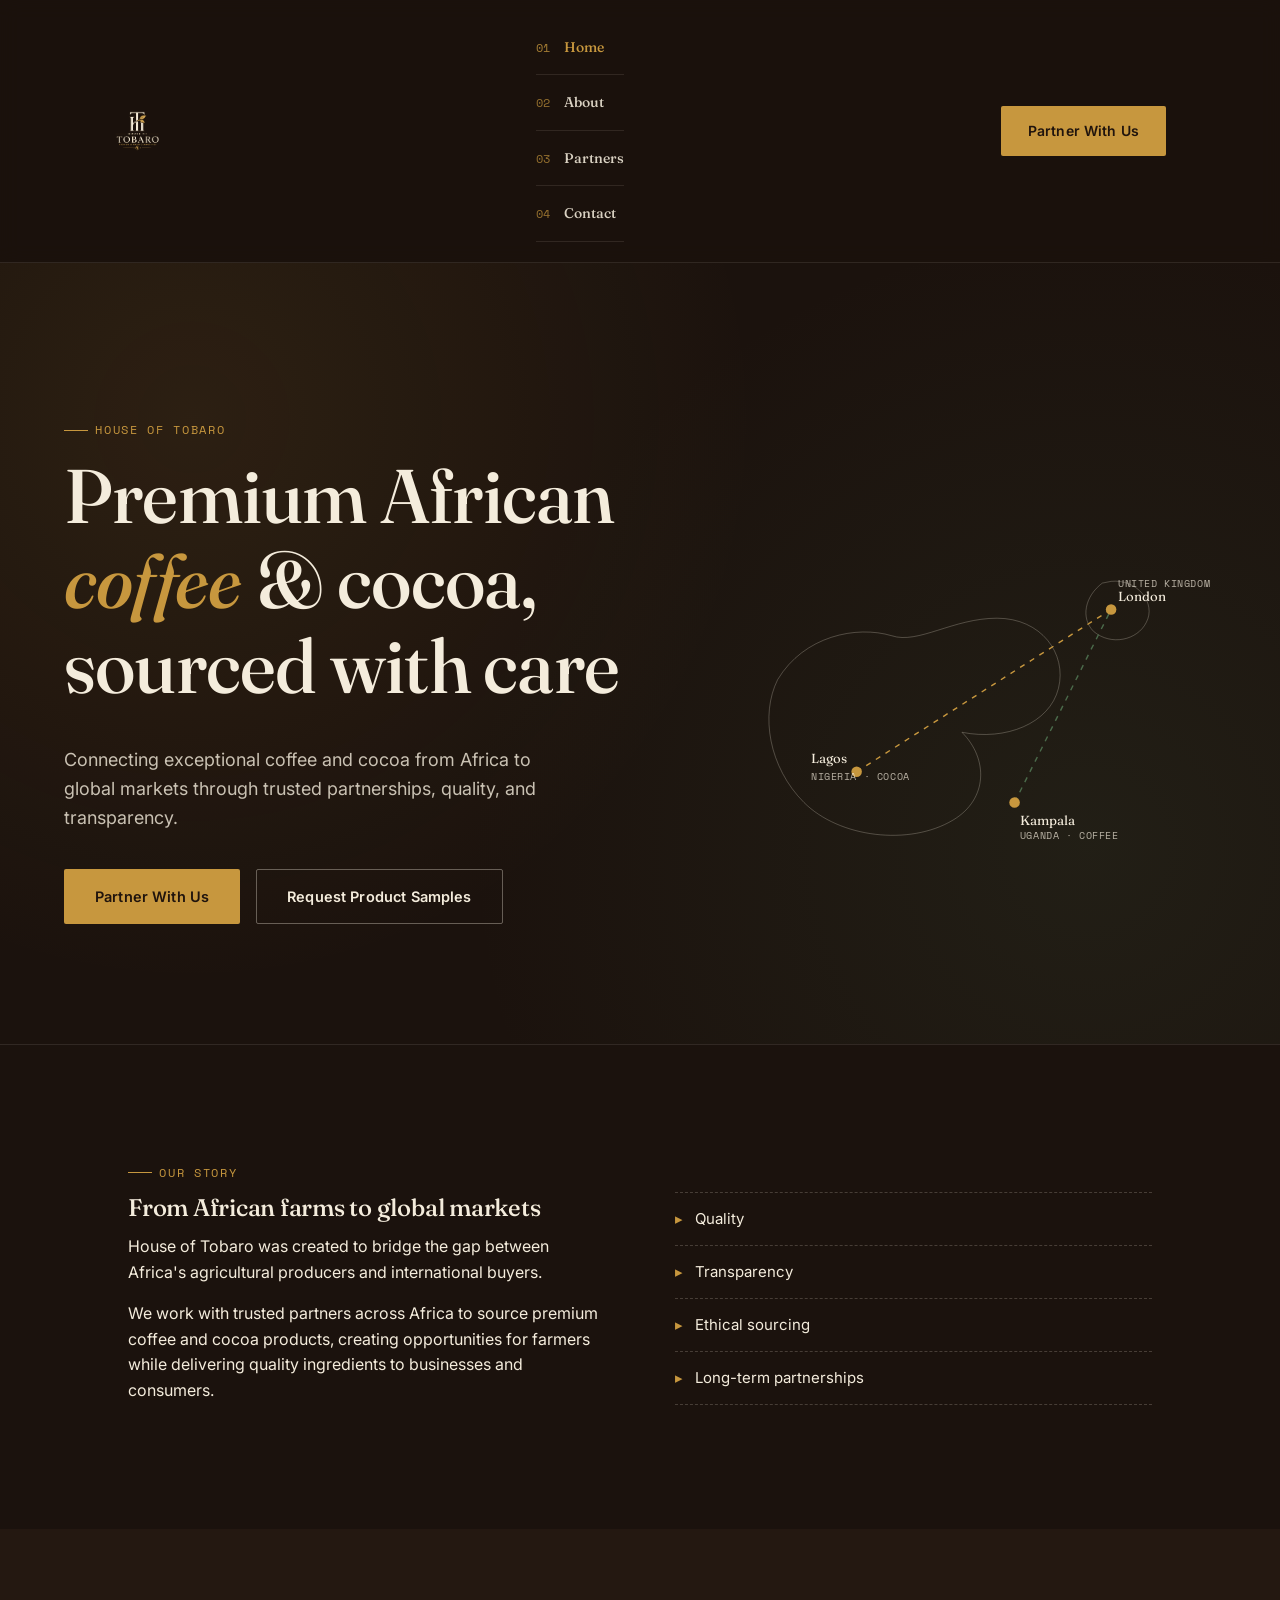
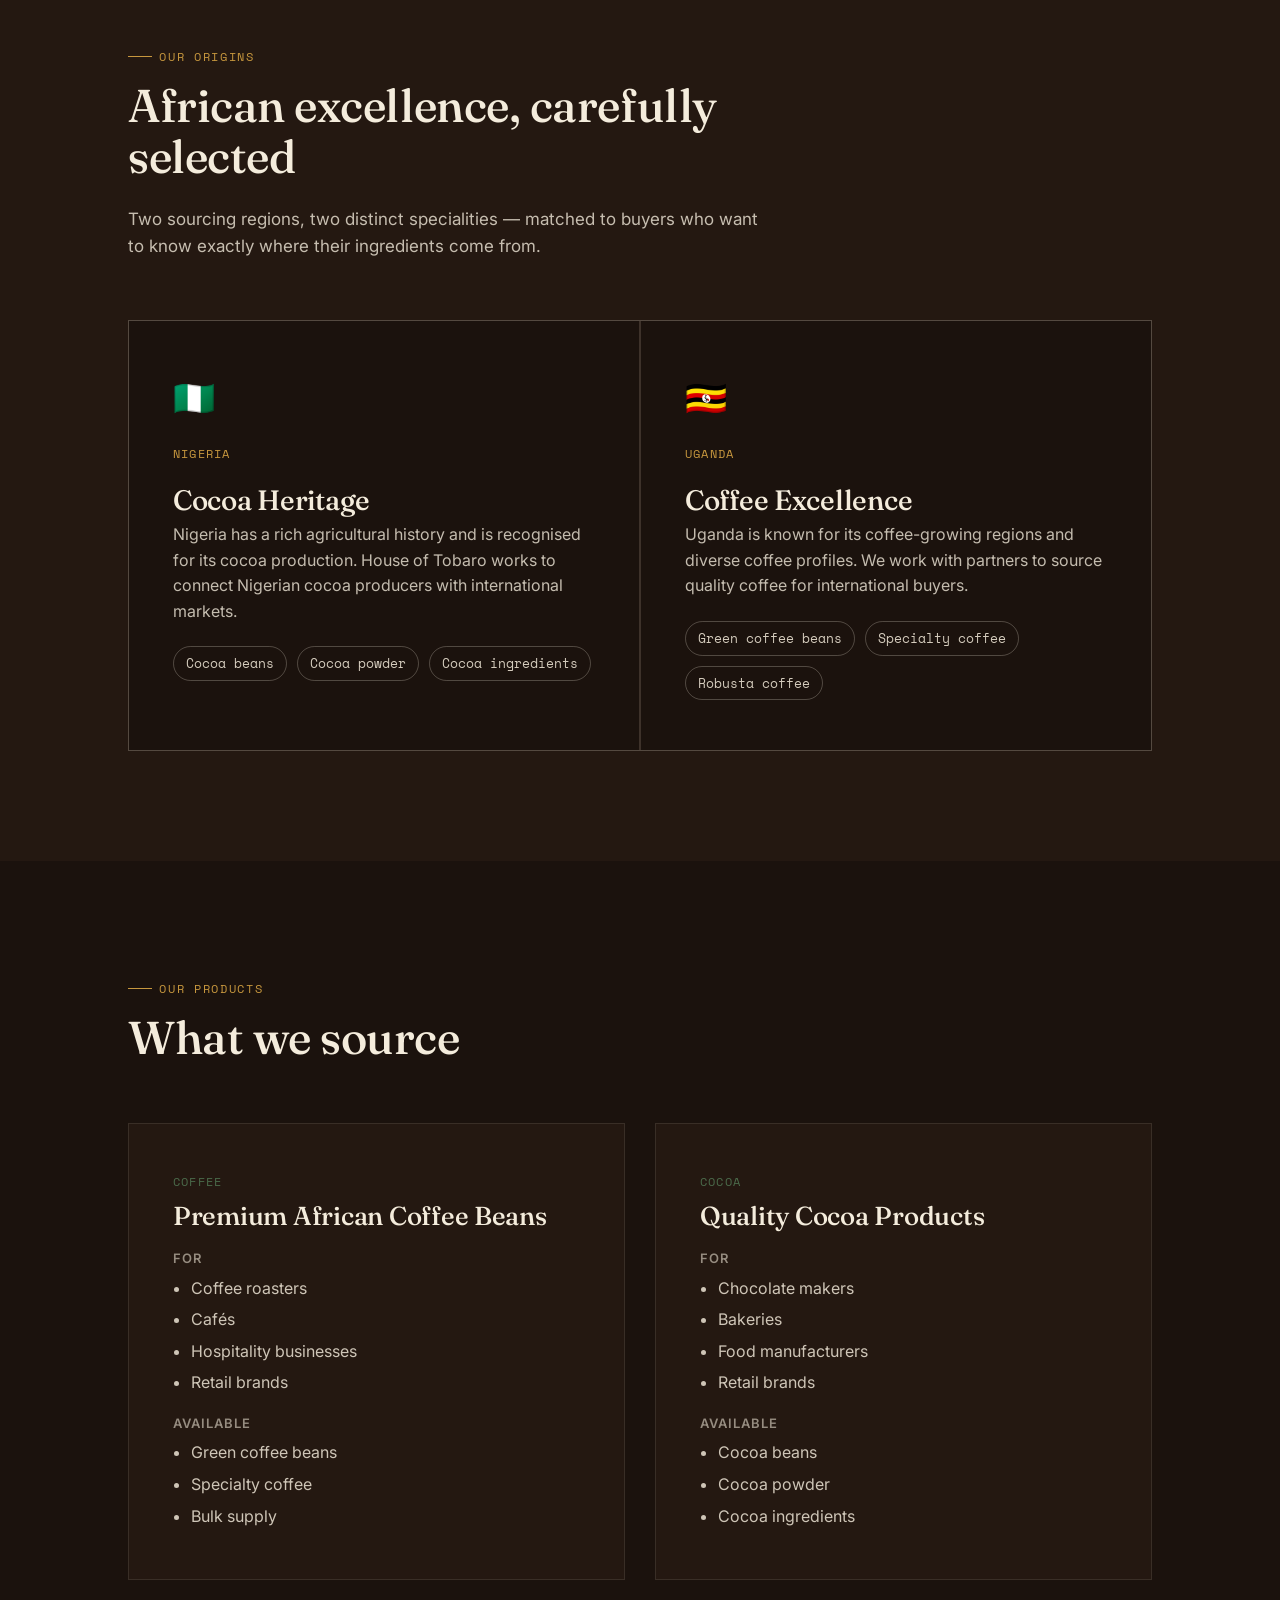
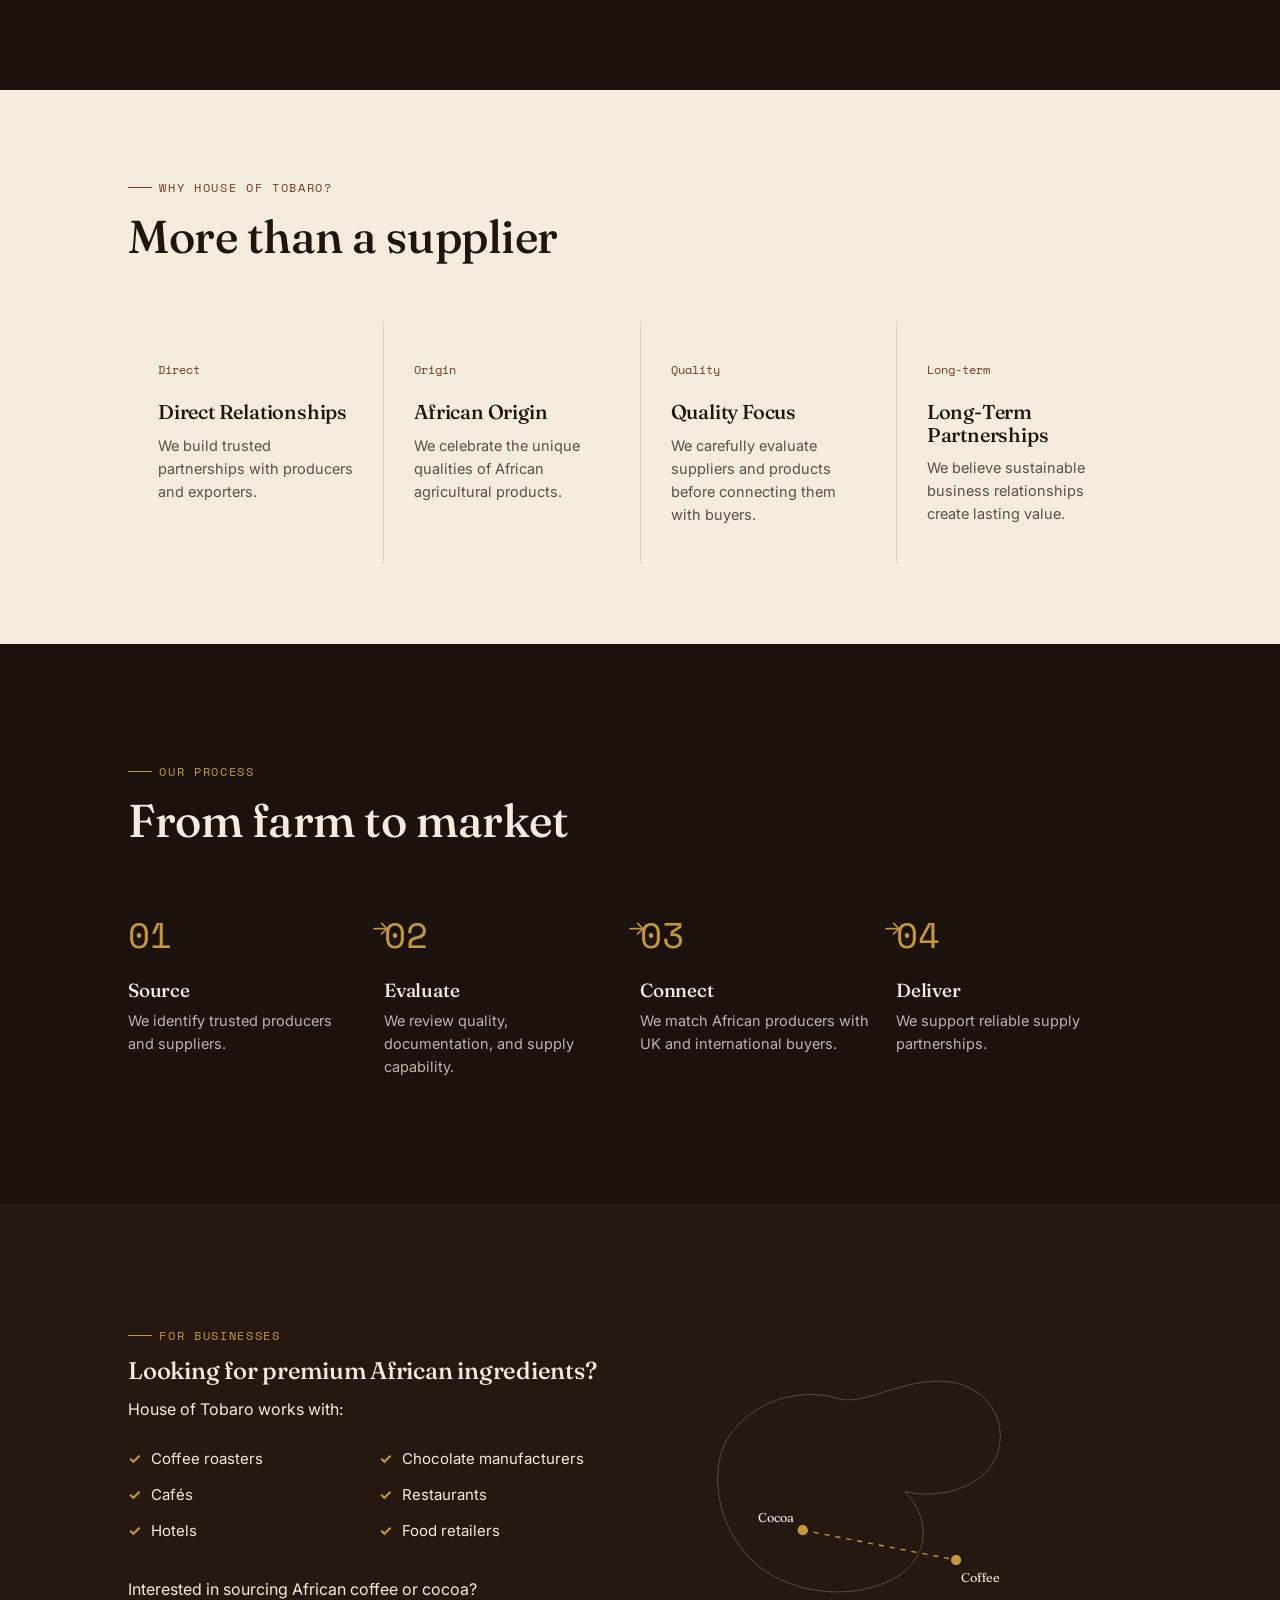
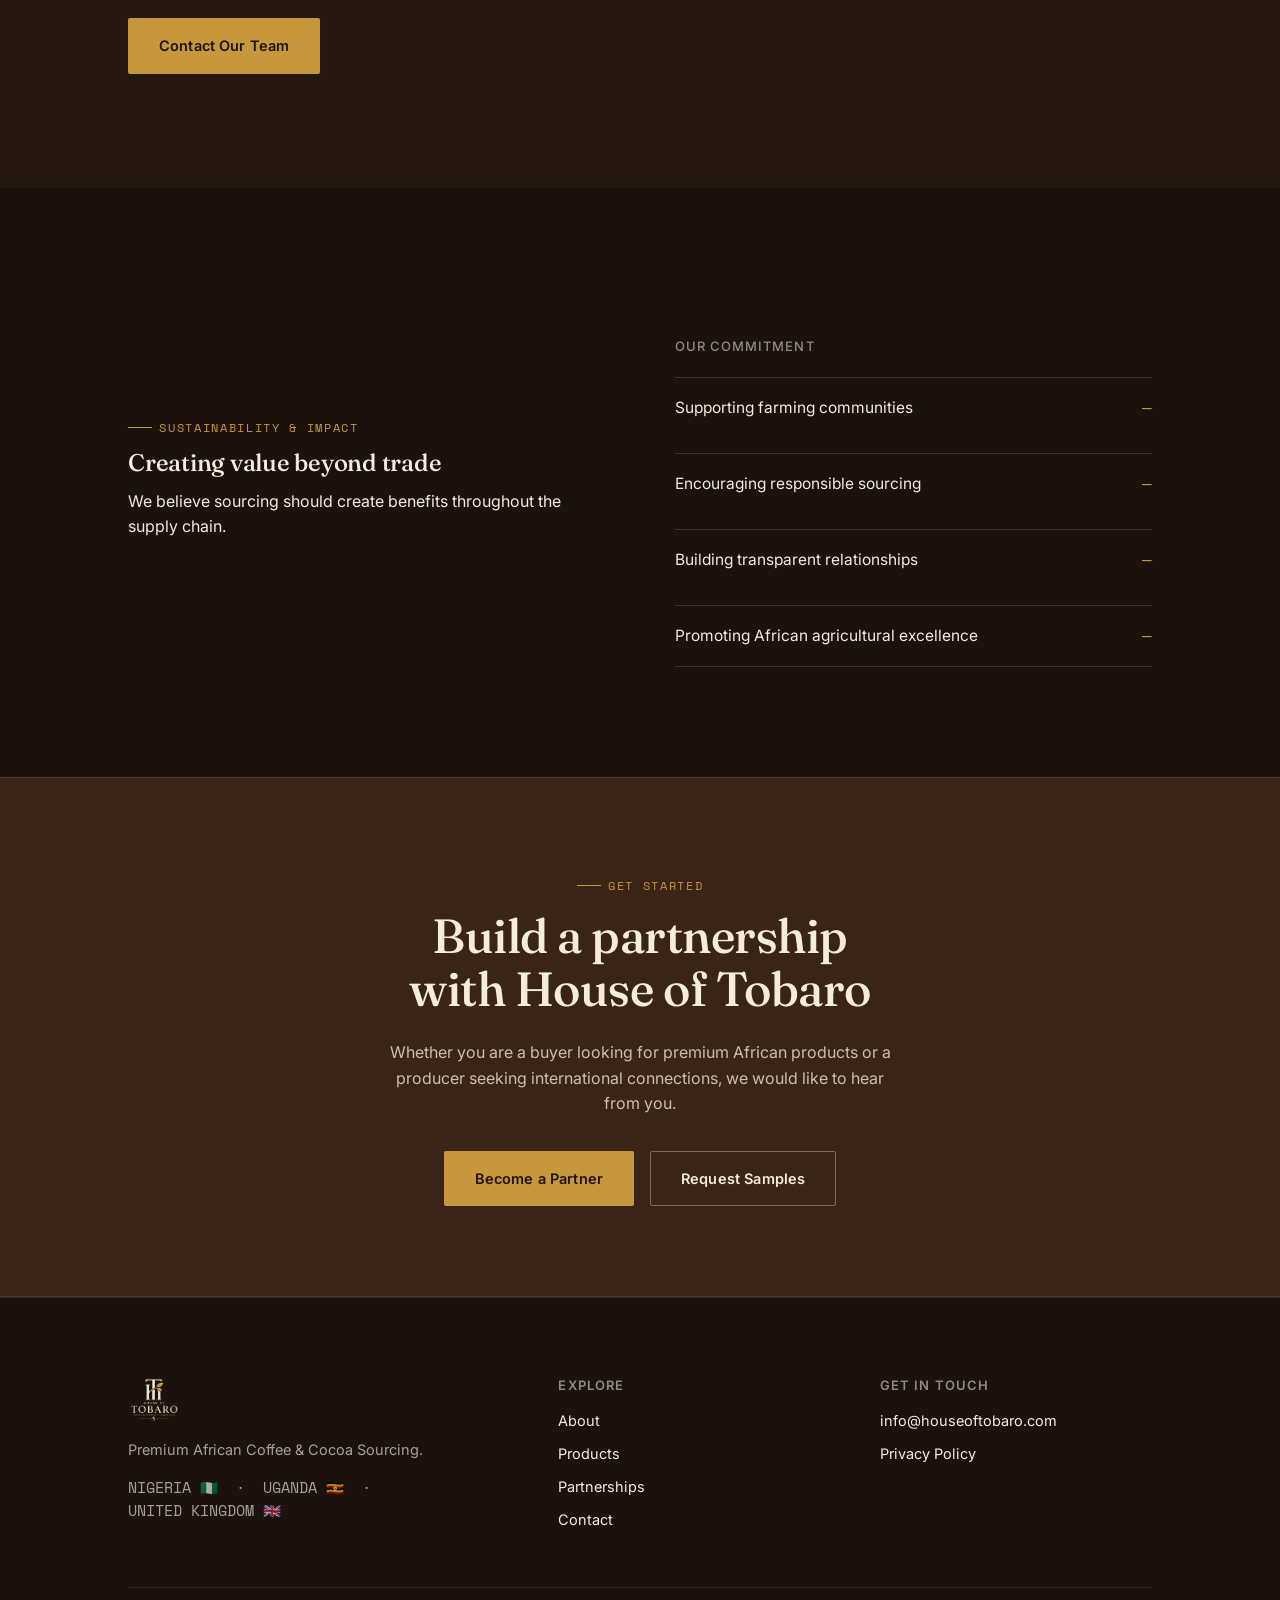
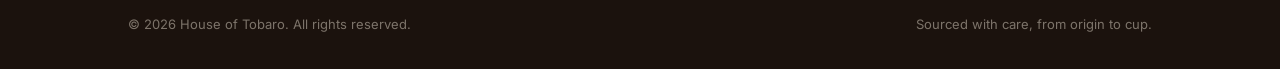
==== commit 09de2001: "Update favicon and logo image paths in index.html" ====
--- a/index.html
+++ b/index.html
@@ -6,12 +6,12 @@
 <title>House of Tobaro — Premium African Coffee &amp; Cocoa Sourcing</title>
 <meta name="description" content="House of Tobaro connects premium African coffee and cocoa producers in Nigeria and Uganda with international buyers through trusted, transparent partnerships.">
 <link rel="stylesheet" href="styles.css">
-<link rel="icon" type="image/png" href="assets/favicon.png">
+<link rel="icon" type="image/png" href="favicon.png">
 <body>
 
 <header class="site-header">
   <nav class="nav">
-    <a href="index.html" class="brand"><img src="assets/logo_ondark.png" alt="House of Tobaro" class="brand-logo"></a>
+    <a href="index.html" class="brand"><img src="logo_ondark.png" alt="House of Tobaro" class="brand-logo"></a>
     <ul class="nav-links" id="primary-nav">
       <li><a href="index.html">Home</a></li>
       <li><a href="about.html">About</a></li>
@@ -296,7 +296,7 @@
   <div class="container">
     <div class="footer-grid">
       <div class="footer-brand">
-        <a href="index.html" class="brand"><img src="assets/logo_ondark.png" alt="House of Tobaro" class="brand-logo"></a>
+        <a href="index.html" class="brand"><img src="logo_ondark.png" alt="House of Tobaro" class="brand-logo"></a>
         <p>Premium African Coffee &amp; Cocoa Sourcing.</p>
         <p class="footer-flags">NIGERIA 🇳🇬 &nbsp;·&nbsp; UGANDA 🇺🇬 &nbsp;·&nbsp; UNITED KINGDOM 🇬🇧</p>
       </div>
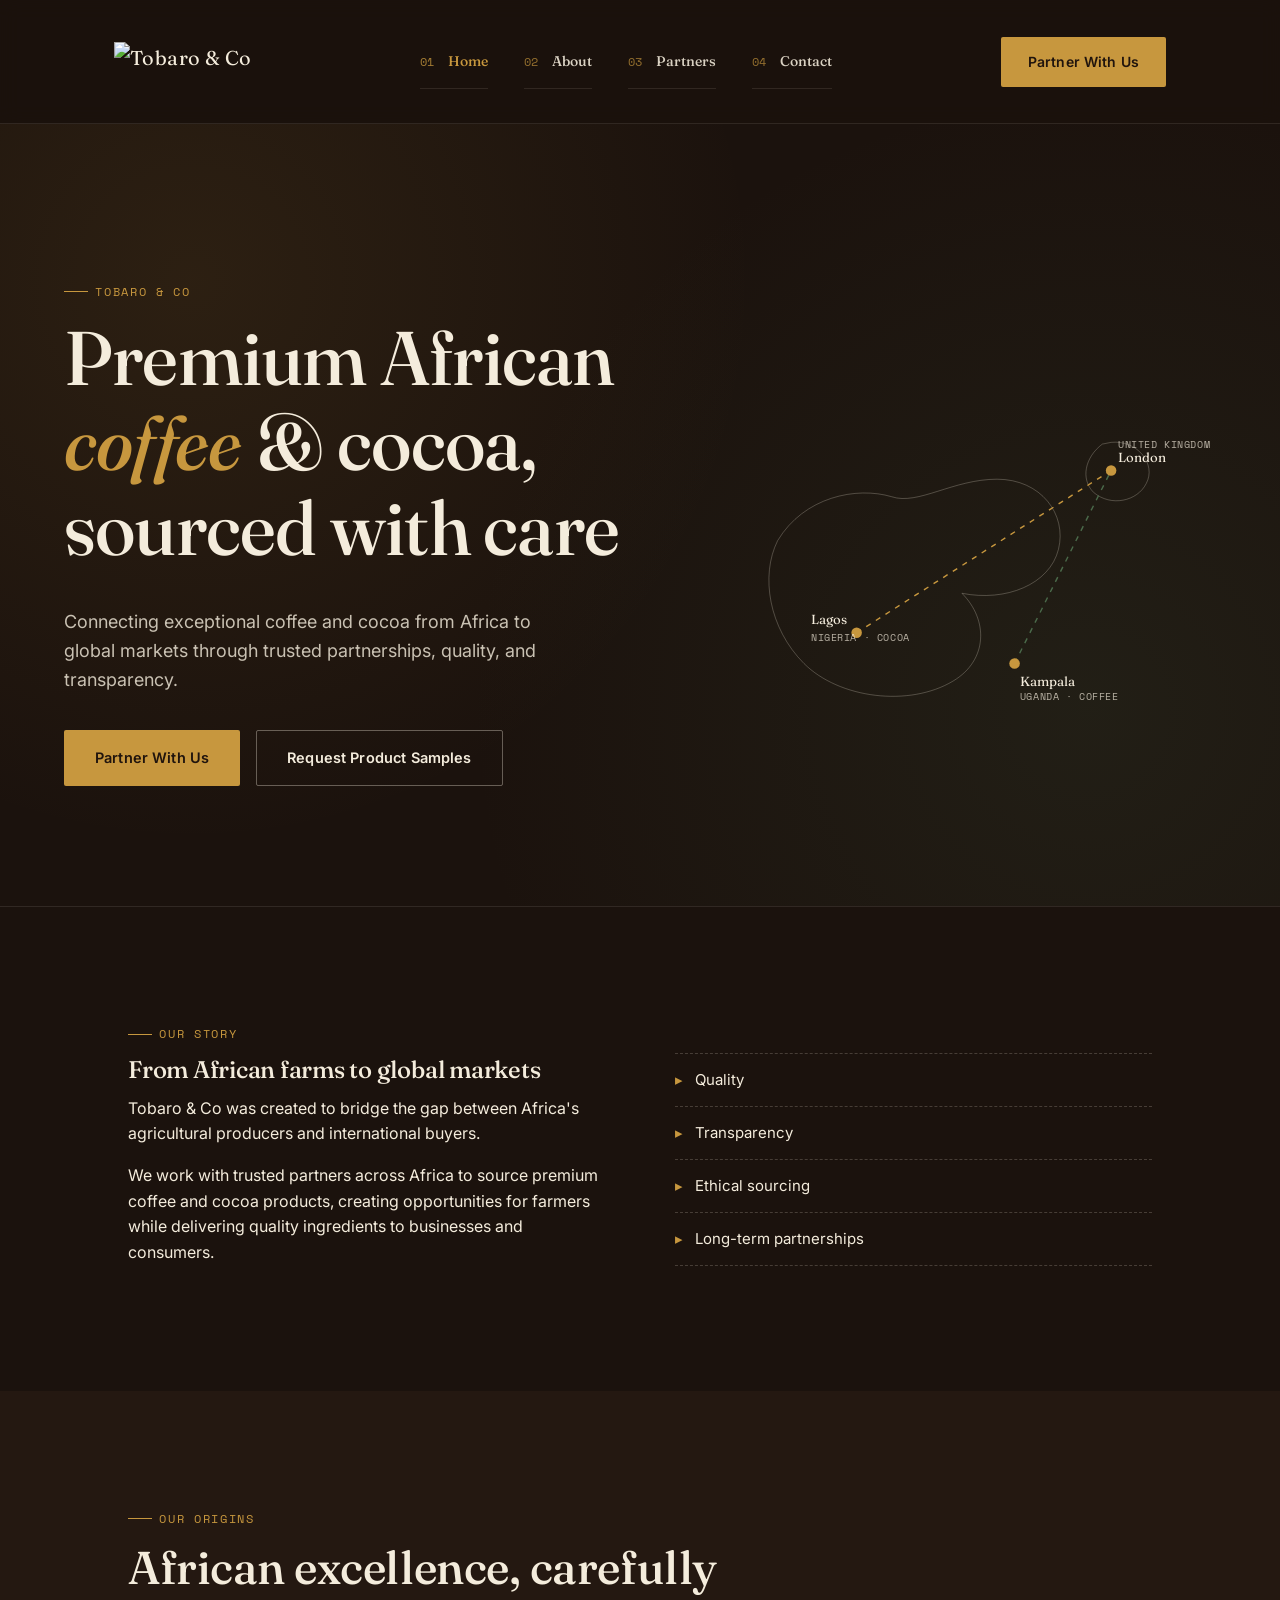
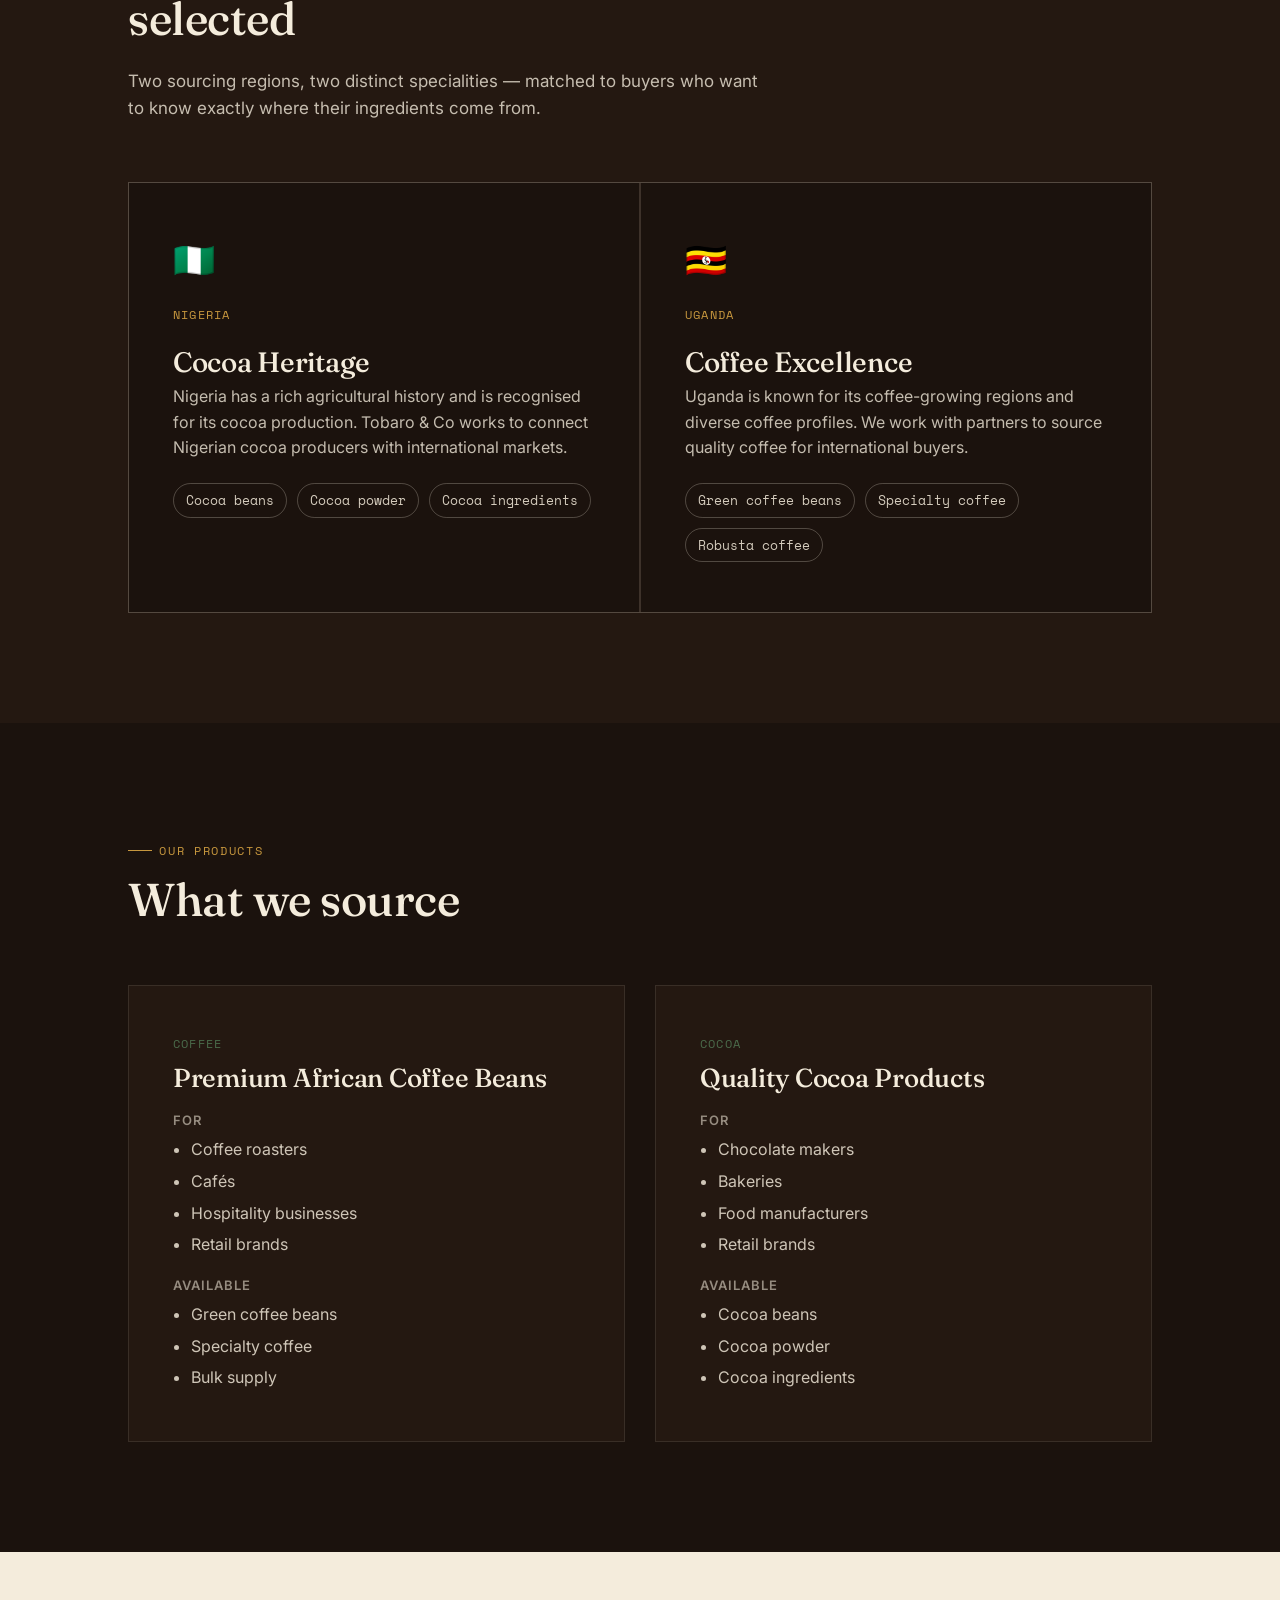
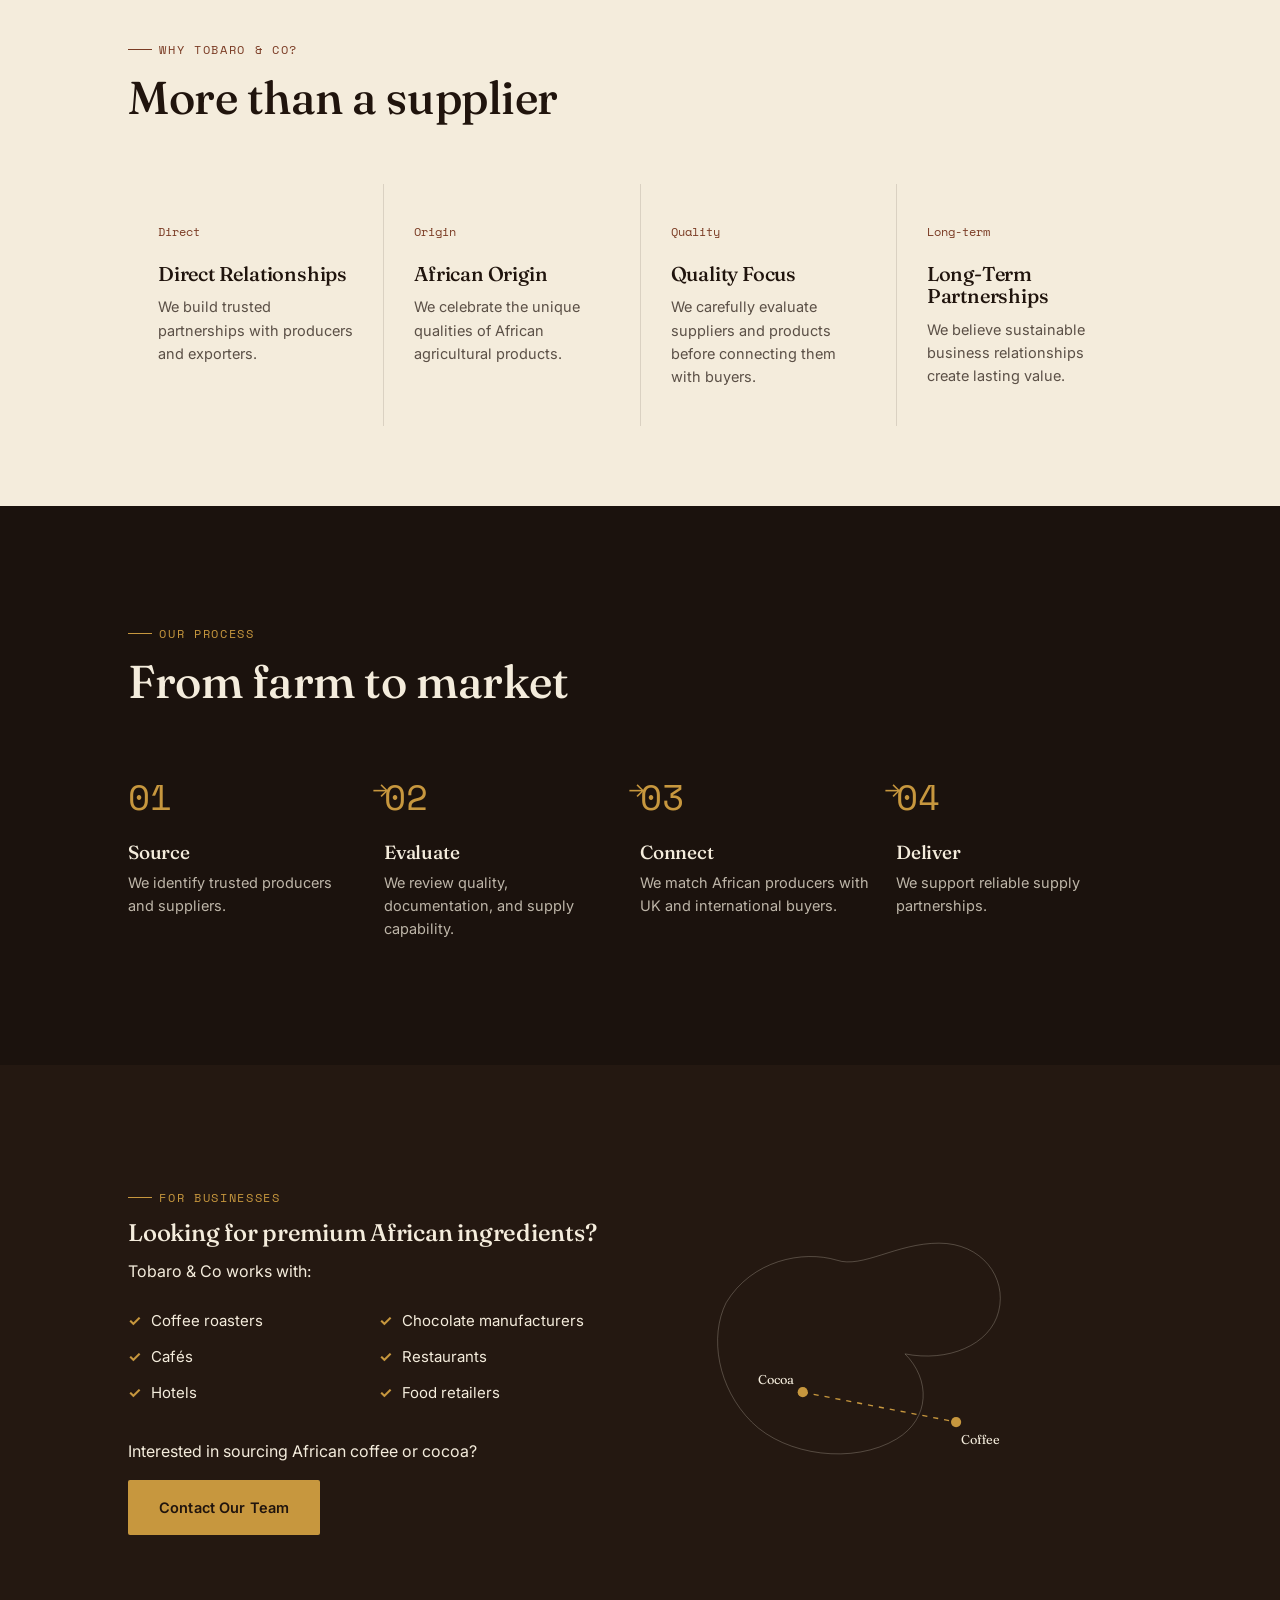
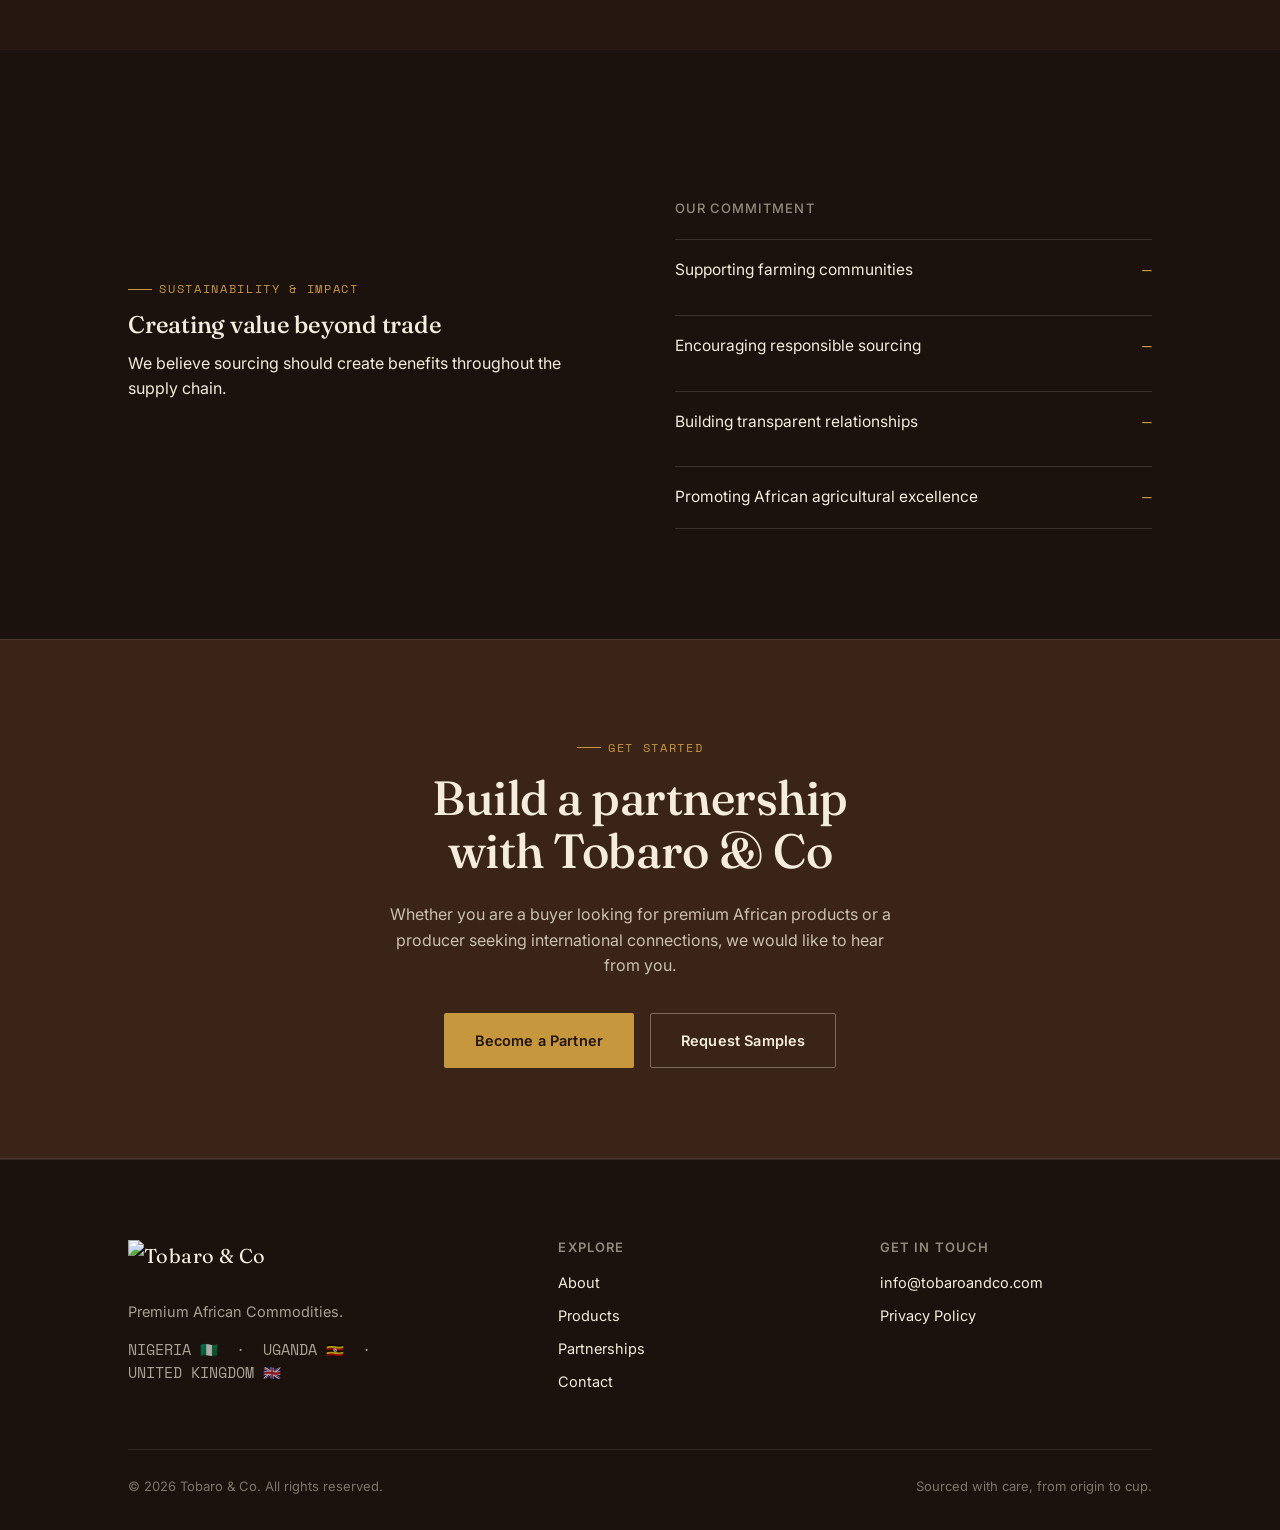
==== commit 2396412b: "Add files via upload" ====
--- a/index.html
+++ b/index.html
@@ -3,22 +3,22 @@
 <head>
 <meta charset="UTF-8">
 <meta name="viewport" content="width=device-width, initial-scale=1.0">
-<title>House of Tobaro — Premium African Coffee &amp; Cocoa Sourcing</title>
-<meta name="description" content="House of Tobaro connects premium African coffee and cocoa producers in Nigeria and Uganda with international buyers through trusted, transparent partnerships.">
+<title>Tobaro &amp; Co — Premium African Commodities</title>
+<meta name="description" content="Tobaro &amp; Co connects premium African coffee and cocoa producers in Nigeria and Uganda with international buyers through trusted, transparent partnerships.">
 <link rel="stylesheet" href="styles.css">
-<link rel="icon" type="image/png" href="favicon.png">
+<link rel="icon" type="image/png" href="assets/favicon.png">
 <body>
 
 <header class="site-header">
   <nav class="nav">
-    <a href="index.html" class="brand"><img src="logo_ondark.png" alt="House of Tobaro" class="brand-logo"></a>
+    <a href="index.html" class="brand"><img src="assets/logo_ondark.png" alt="Tobaro &amp; Co" class="brand-logo"></a>
     <ul class="nav-links" id="primary-nav">
       <li><a href="index.html">Home</a></li>
       <li><a href="about.html">About</a></li>
       <li><a href="partners.html">Partners</a></li>
       <li><a href="contact.html">Contact</a></li>
       <li class="nav-links-cta"><a href="contact.html" class="btn btn-primary">Partner With Us</a></li>
-      <li class="nav-links-foot"><a href="mailto:info@houseoftobaro.com">info@houseoftobaro.com</a></li>
+      <li class="nav-links-foot"><a href="mailto:info@tobaroandco.com">info@tobaroandco.com</a></li>
     </ul>
     <div class="nav-cta">
       <a href="contact.html" class="btn btn-primary">Partner With Us</a>
@@ -35,7 +35,7 @@
   <div class="hero-grain"></div>
   <div class="hero-inner">
     <div>
-      <span class="eyebrow">House of Tobaro</span>
+      <span class="eyebrow">Tobaro &amp; Co</span>
       <h1>Premium African <em>coffee</em> &amp; cocoa, sourced with care</h1>
       <p class="hero-sub">Connecting exceptional coffee and cocoa from Africa to global markets through trusted partnerships, quality, and transparency.</p>
       <div class="btn-row">
@@ -70,7 +70,7 @@
     <div>
       <span class="eyebrow">Our Story</span>
       <h2>From African farms to global markets</h2>
-      <p>House of Tobaro was created to bridge the gap between Africa's agricultural producers and international buyers.</p>
+      <p>Tobaro &amp; Co was created to bridge the gap between Africa's agricultural producers and international buyers.</p>
       <p>We work with trusted partners across Africa to source premium coffee and cocoa products, creating opportunities for farmers while delivering quality ingredients to businesses and consumers.</p>
     </div>
     <div>
@@ -97,7 +97,7 @@
         <div class="origin-flag">🇳🇬</div>
         <span class="origin-tag">Nigeria</span>
         <h3>Cocoa Heritage</h3>
-        <p>Nigeria has a rich agricultural history and is recognised for its cocoa production. House of Tobaro works to connect Nigerian cocoa producers with international markets.</p>
+        <p>Nigeria has a rich agricultural history and is recognised for its cocoa production. Tobaro &amp; Co works to connect Nigerian cocoa producers with international markets.</p>
         <ul class="tag-list">
           <li>Cocoa beans</li>
           <li>Cocoa powder</li>
@@ -169,7 +169,7 @@
 <section class="section-tight section-light">
   <div class="container">
     <div class="section-head reveal">
-      <span class="eyebrow">Why House of Tobaro?</span>
+      <span class="eyebrow">Why Tobaro &amp; Co?</span>
       <h2>More than a supplier</h2>
     </div>
     <div class="why-grid reveal">
@@ -235,7 +235,7 @@
     <div>
       <span class="eyebrow">For Businesses</span>
       <h2>Looking for premium African ingredients?</h2>
-      <p>House of Tobaro works with:</p>
+      <p>Tobaro &amp; Co works with:</p>
       <ul class="audience-list">
         <li>Coffee roasters</li>
         <li>Chocolate manufacturers</li>
@@ -284,7 +284,7 @@
 <!-- CTA -->
 <section class="cta-band reveal">
   <span class="eyebrow" style="justify-content:center">Get Started</span>
-  <h2>Build a partnership with House of Tobaro</h2>
+  <h2>Build a partnership with Tobaro &amp; Co</h2>
   <p>Whether you are a buyer looking for premium African products or a producer seeking international connections, we would like to hear from you.</p>
   <div class="btn-row">
     <a href="partners.html" class="btn btn-primary">Become a Partner</a>
@@ -296,8 +296,8 @@
   <div class="container">
     <div class="footer-grid">
       <div class="footer-brand">
-        <a href="index.html" class="brand"><img src="logo_ondark.png" alt="House of Tobaro" class="brand-logo"></a>
-        <p>Premium African Coffee &amp; Cocoa Sourcing.</p>
+        <a href="index.html" class="brand"><img src="assets/logo_ondark.png" alt="Tobaro &amp; Co" class="brand-logo"></a>
+        <p>Premium African Commodities.</p>
         <p class="footer-flags">NIGERIA 🇳🇬 &nbsp;·&nbsp; UGANDA 🇺🇬 &nbsp;·&nbsp; UNITED KINGDOM 🇬🇧</p>
       </div>
       <div>
@@ -312,13 +312,13 @@
       <div>
         <h4>Get in touch</h4>
         <ul>
-          <li><a href="mailto:info@houseoftobaro.com">info@houseoftobaro.com</a></li>
+          <li><a href="mailto:info@tobaroandco.com">info@tobaroandco.com</a></li>
           <li><a href="contact.html">Privacy Policy</a></li>
         </ul>
       </div>
     </div>
     <div class="footer-bottom">
-      <span>© 2026 House of Tobaro. All rights reserved.</span>
+      <span>© 2026 Tobaro &amp; Co. All rights reserved.</span>
       <span>Sourced with care, from origin to cup.</span>
     </div>
   </div>
--- a/styles.css
+++ b/styles.css
@@ -162,19 +162,19 @@
 .footer-brand .brand-logo{ height:44px; margin-bottom:16px; }
 
 .nav-links{
-  position:fixed; top:0; right:0; bottom:0;
+  position:fixed; top:0; right:0; 
   width:min(84vw, 340px);
   background:var(--brown-950);
   border-left:1px solid rgba(244,236,220,.12);
   box-shadow:-24px 0 48px rgba(0,0,0,.4);
+  display:flex;
   flex-direction:column; align-items:flex-start;
   padding:100px 32px 32px;
   gap:0; font-size:21px;
-  list-style:none; margin:0;
+  list-style:none;
   counter-reset:navcount;
   transform:translateX(100%);
   transition:transform .4s cubic-bezier(.4,0,.2,1);
-  overflow-y:auto;
   z-index:70;
 }
 .nav-links::before{
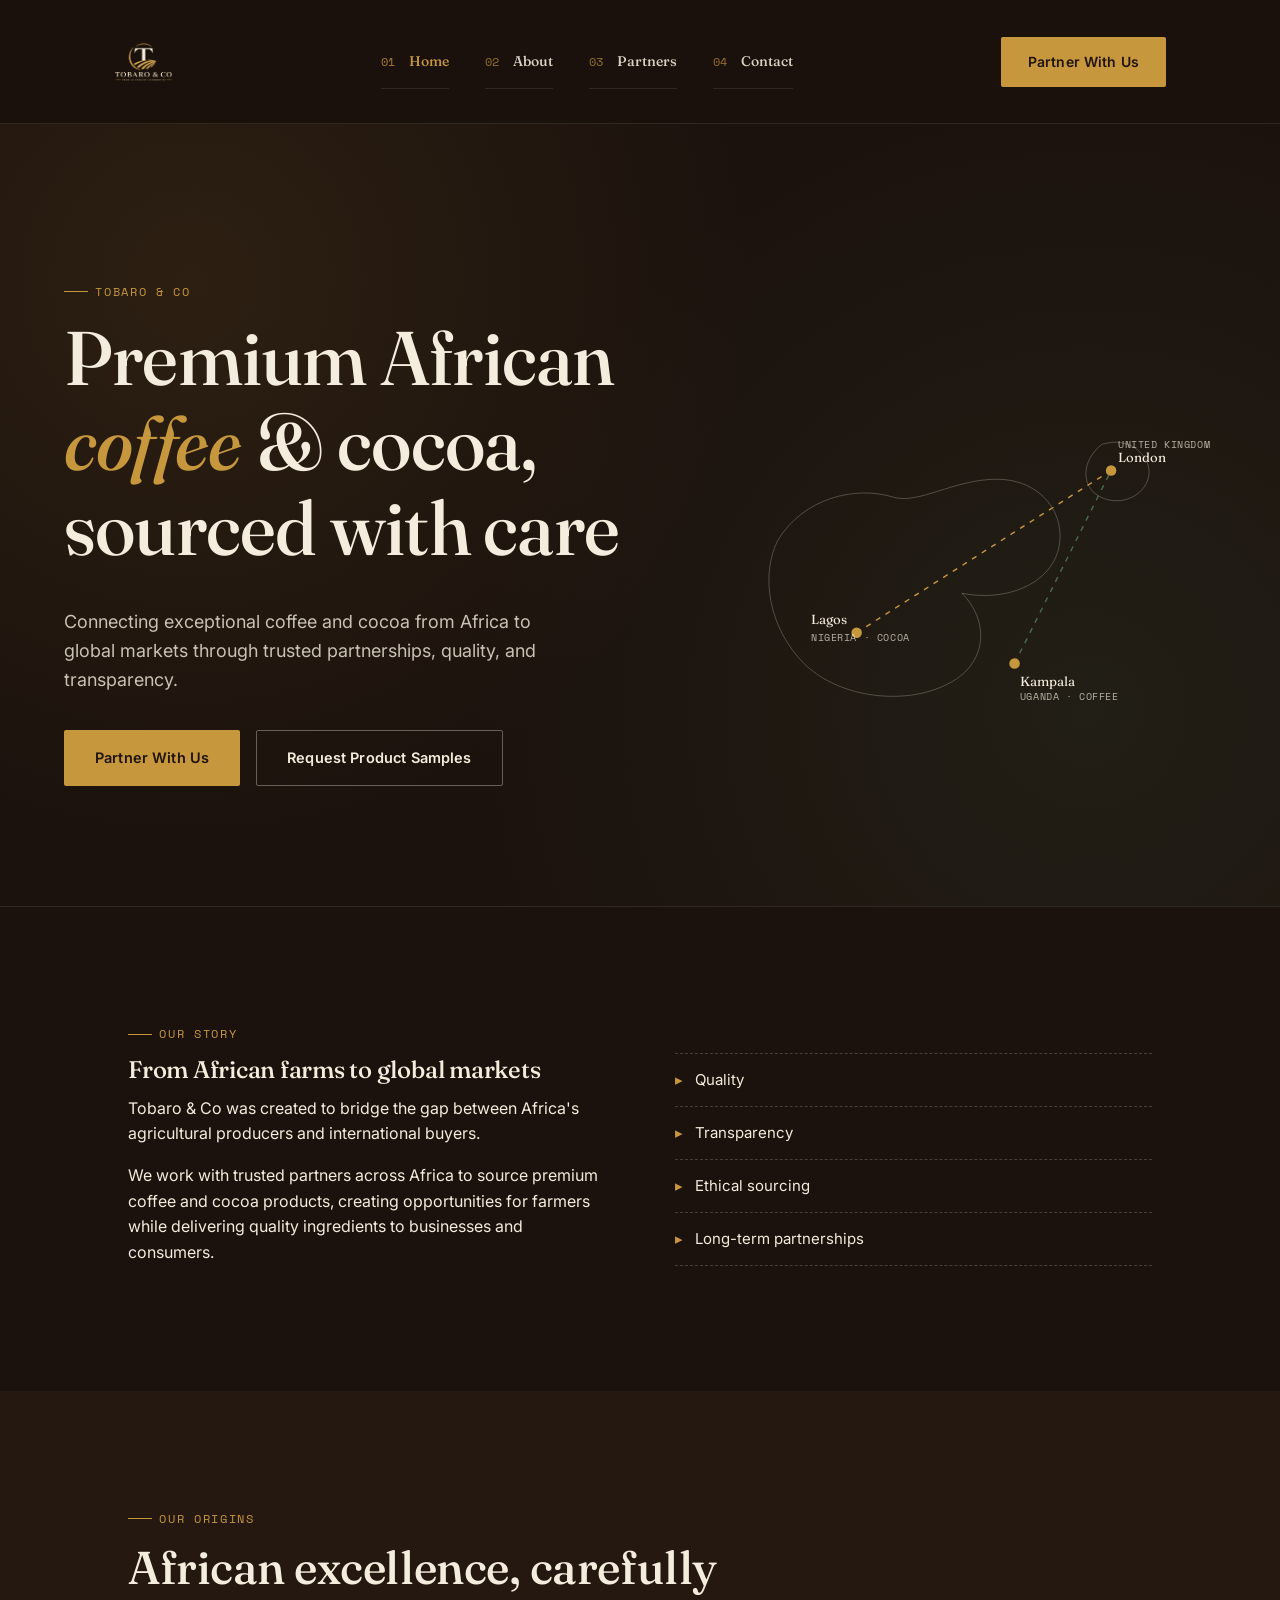
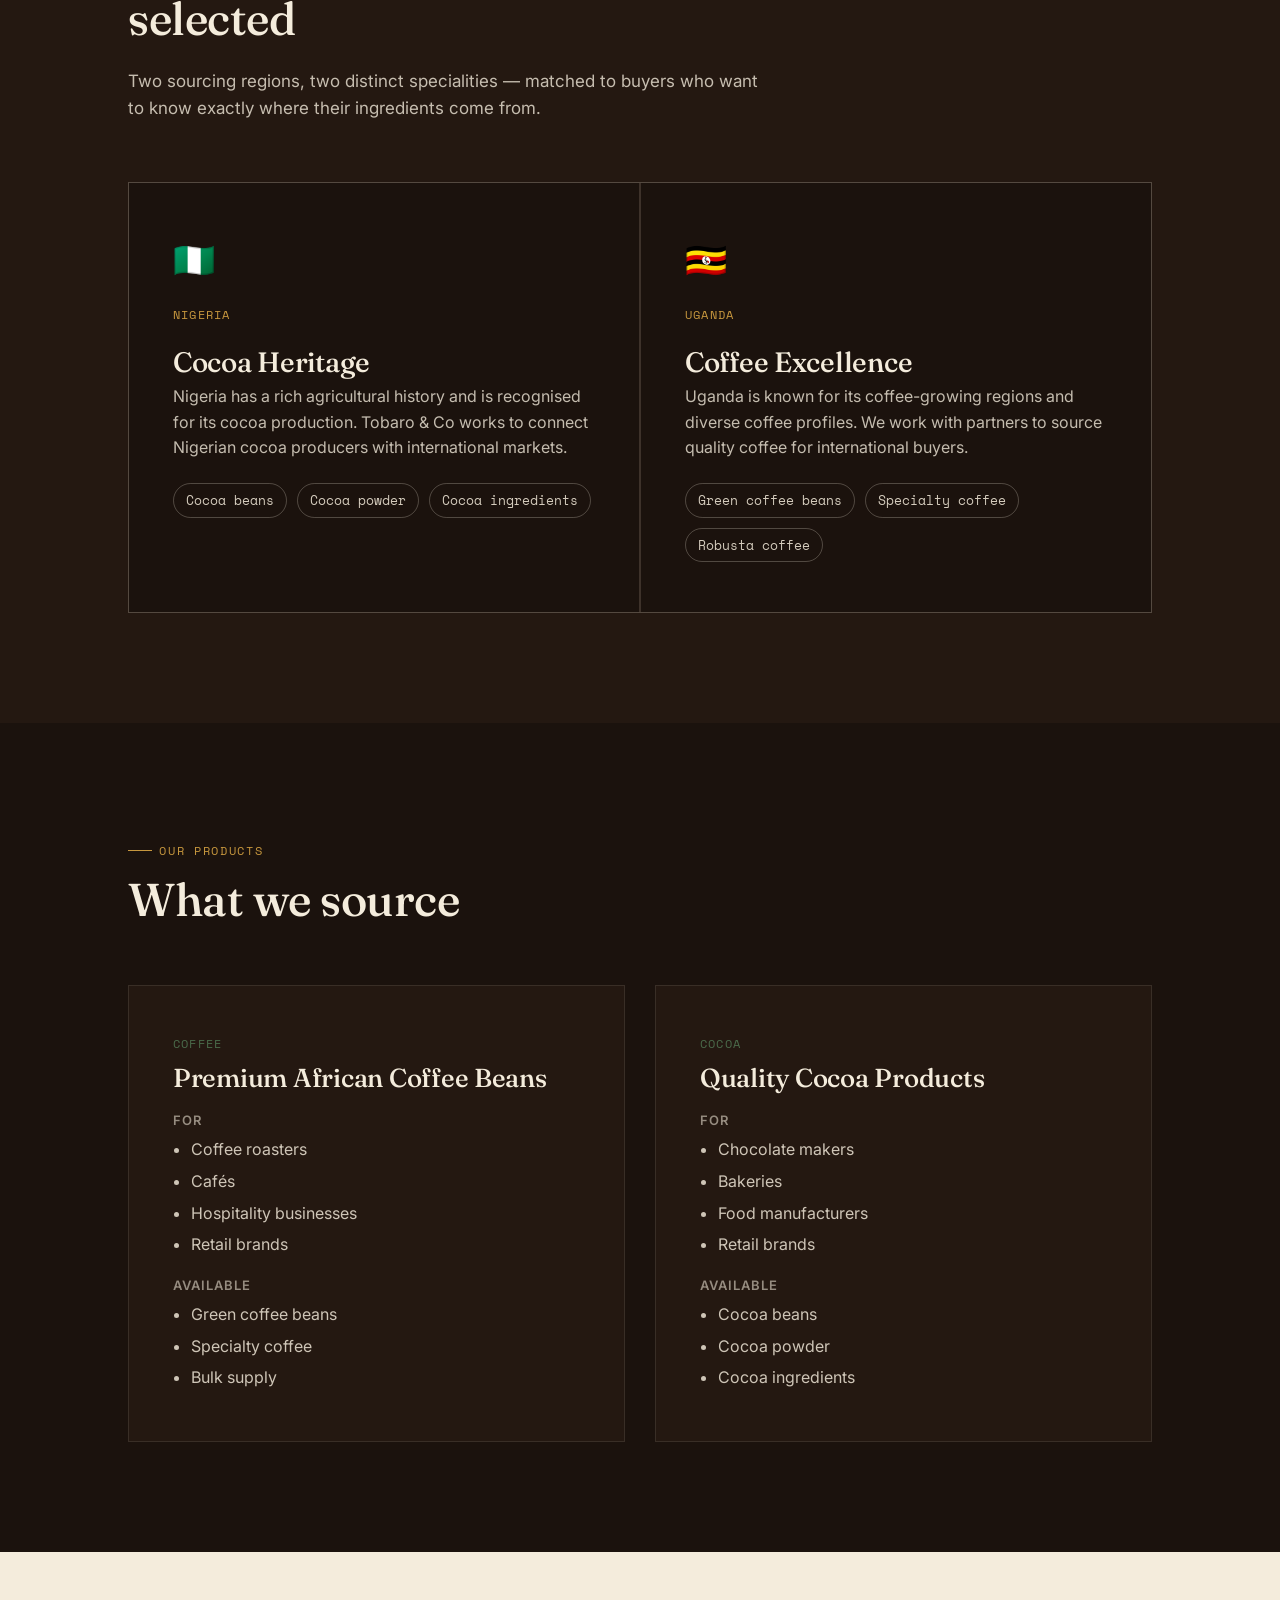
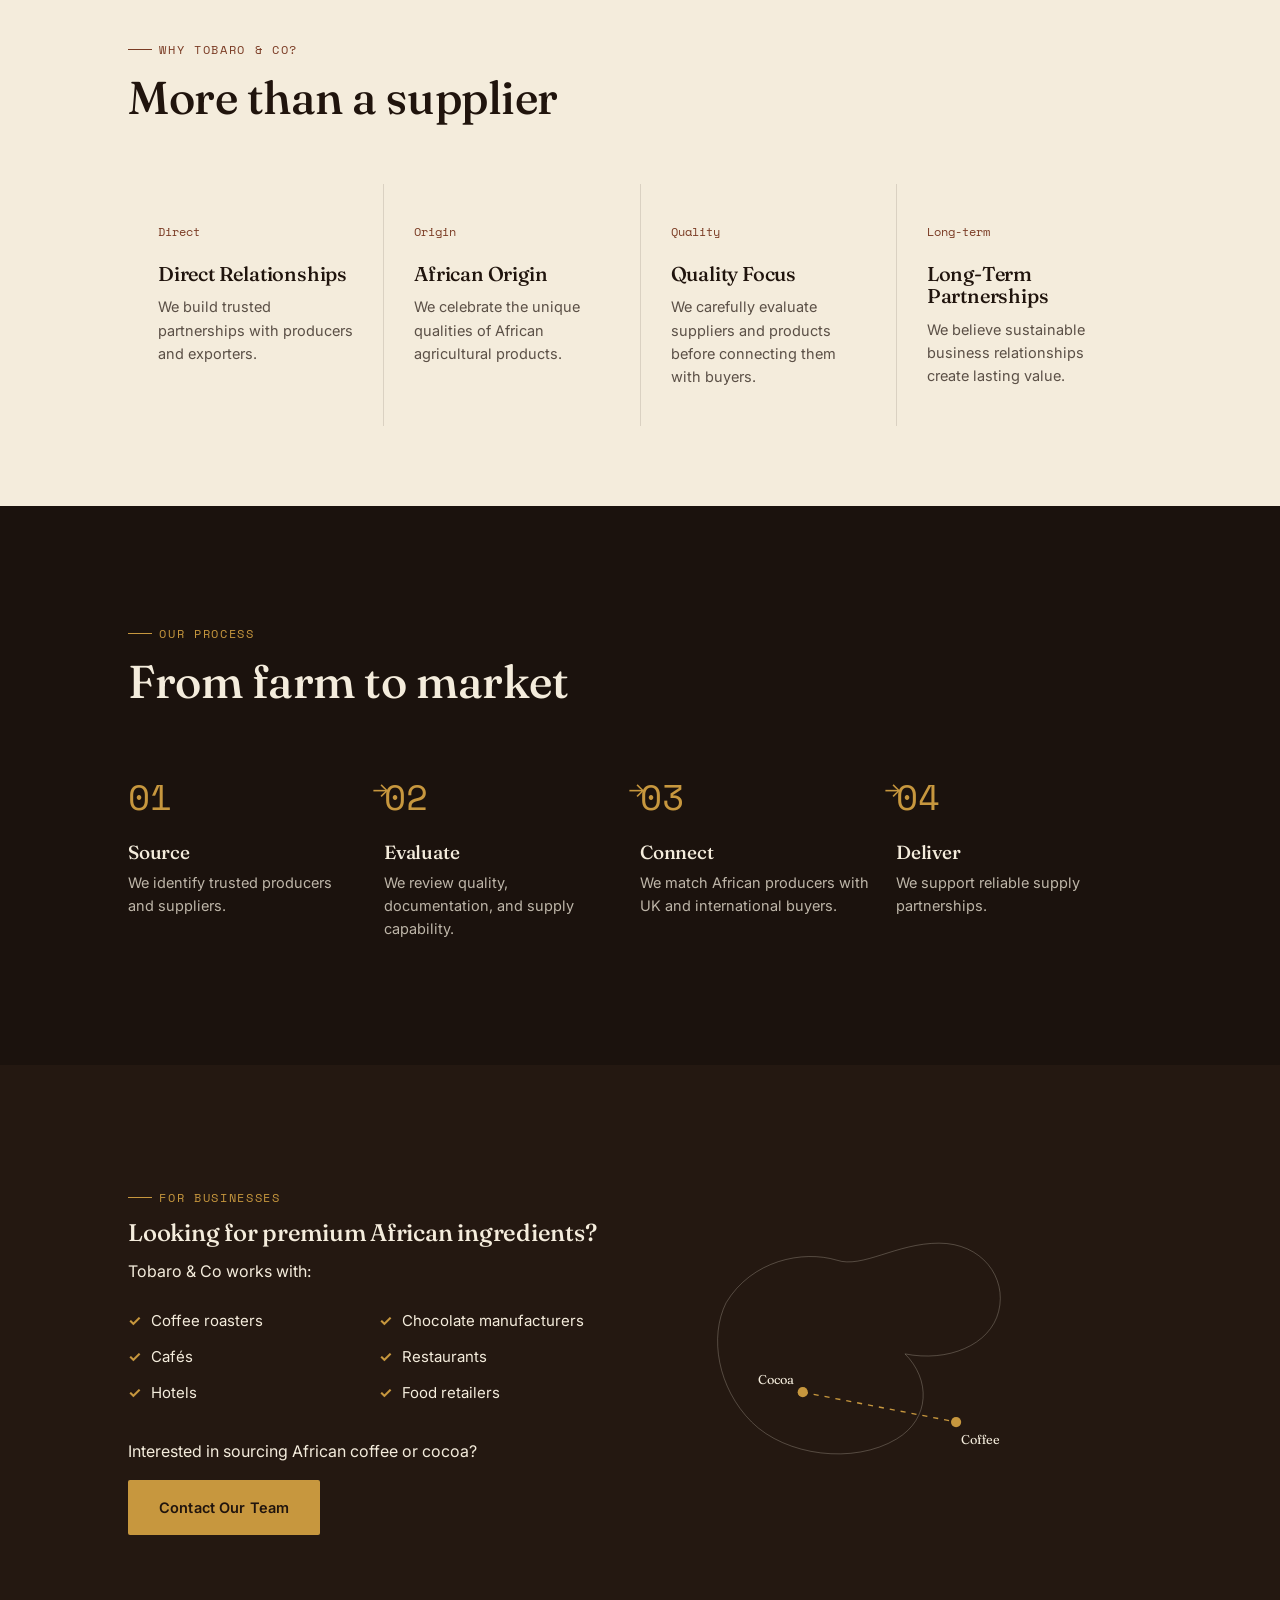
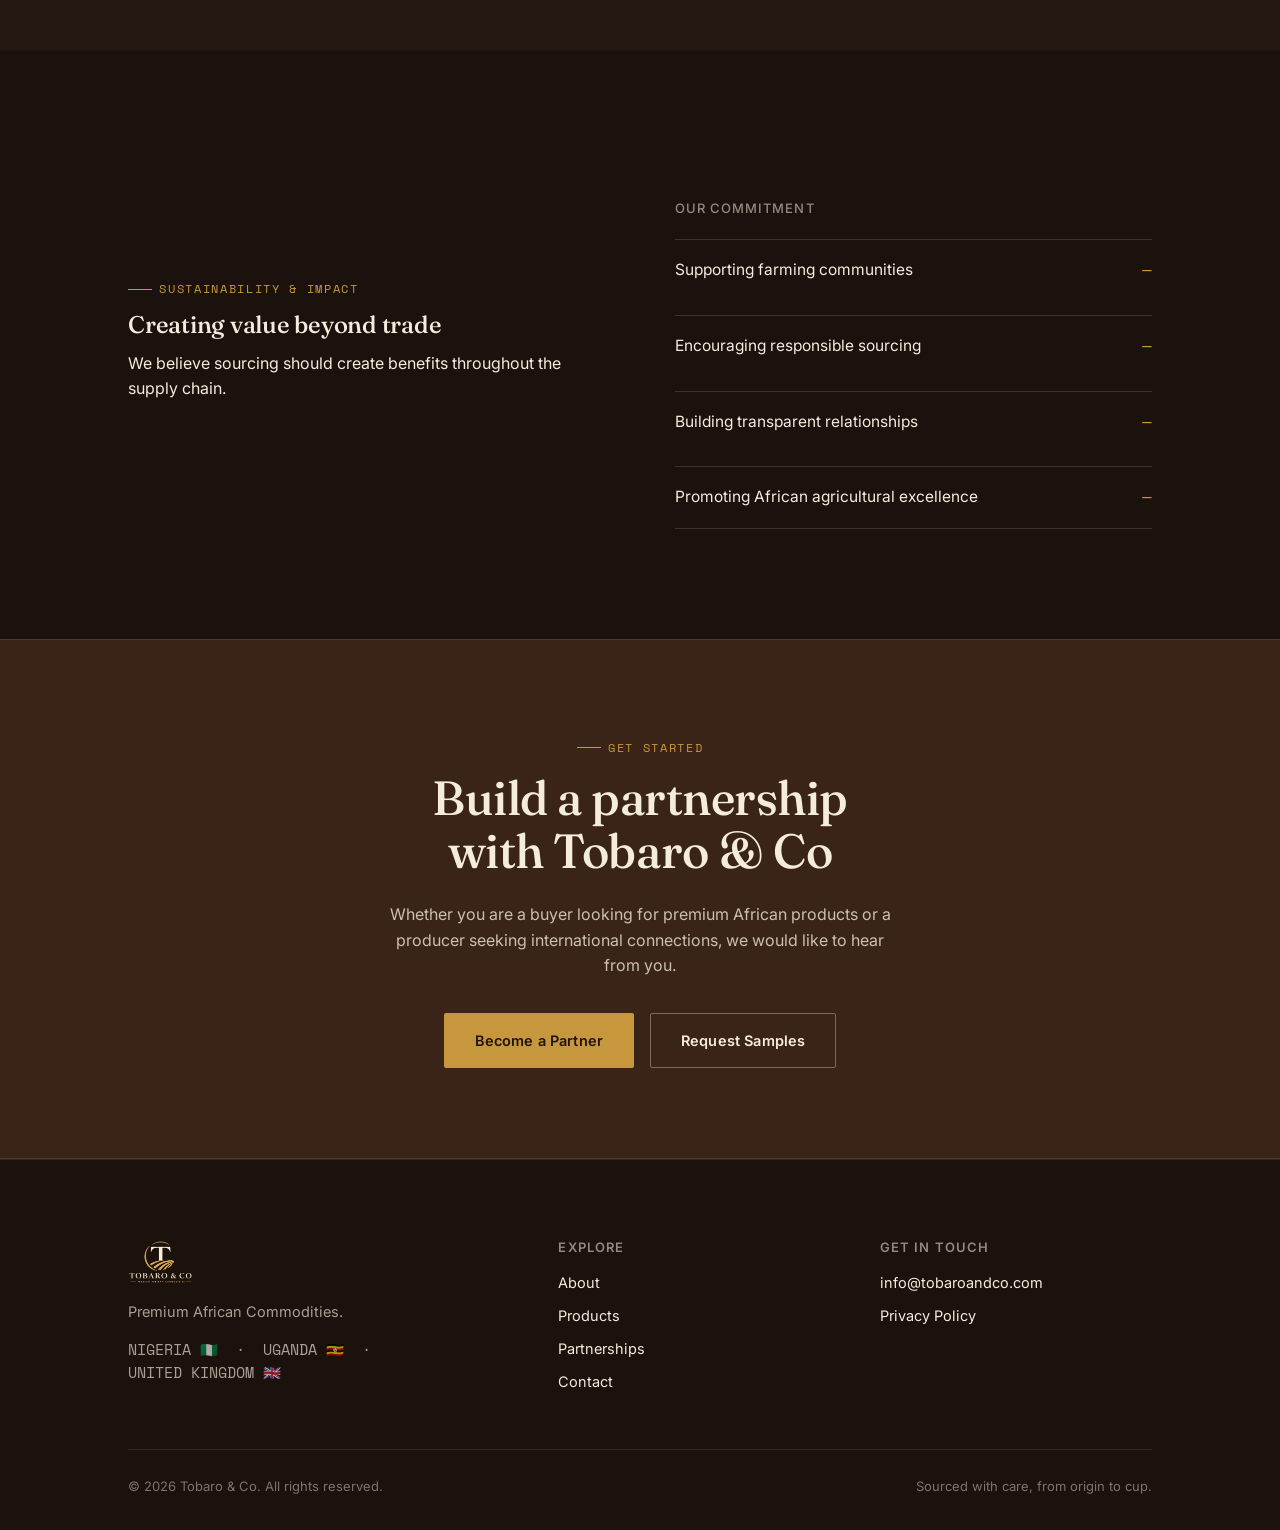
==== commit 75cd95dc: "Update logo image source in index.html" ====
--- a/index.html
+++ b/index.html
@@ -11,7 +11,7 @@
 
 <header class="site-header">
   <nav class="nav">
-    <a href="index.html" class="brand"><img src="assets/logo_ondark.png" alt="Tobaro &amp; Co" class="brand-logo"></a>
+    <a href="index.html" class="brand"><img src="logo_ondark.png" alt="Tobaro &amp; Co" class="brand-logo"></a>
     <ul class="nav-links" id="primary-nav">
       <li><a href="index.html">Home</a></li>
       <li><a href="about.html">About</a></li>
@@ -296,7 +296,7 @@
   <div class="container">
     <div class="footer-grid">
       <div class="footer-brand">
-        <a href="index.html" class="brand"><img src="assets/logo_ondark.png" alt="Tobaro &amp; Co" class="brand-logo"></a>
+        <a href="index.html" class="brand"><img src="logo_ondark.png" alt="Tobaro &amp; Co" class="brand-logo"></a>
         <p>Premium African Commodities.</p>
         <p class="footer-flags">NIGERIA 🇳🇬 &nbsp;·&nbsp; UGANDA 🇺🇬 &nbsp;·&nbsp; UNITED KINGDOM 🇬🇧</p>
       </div>
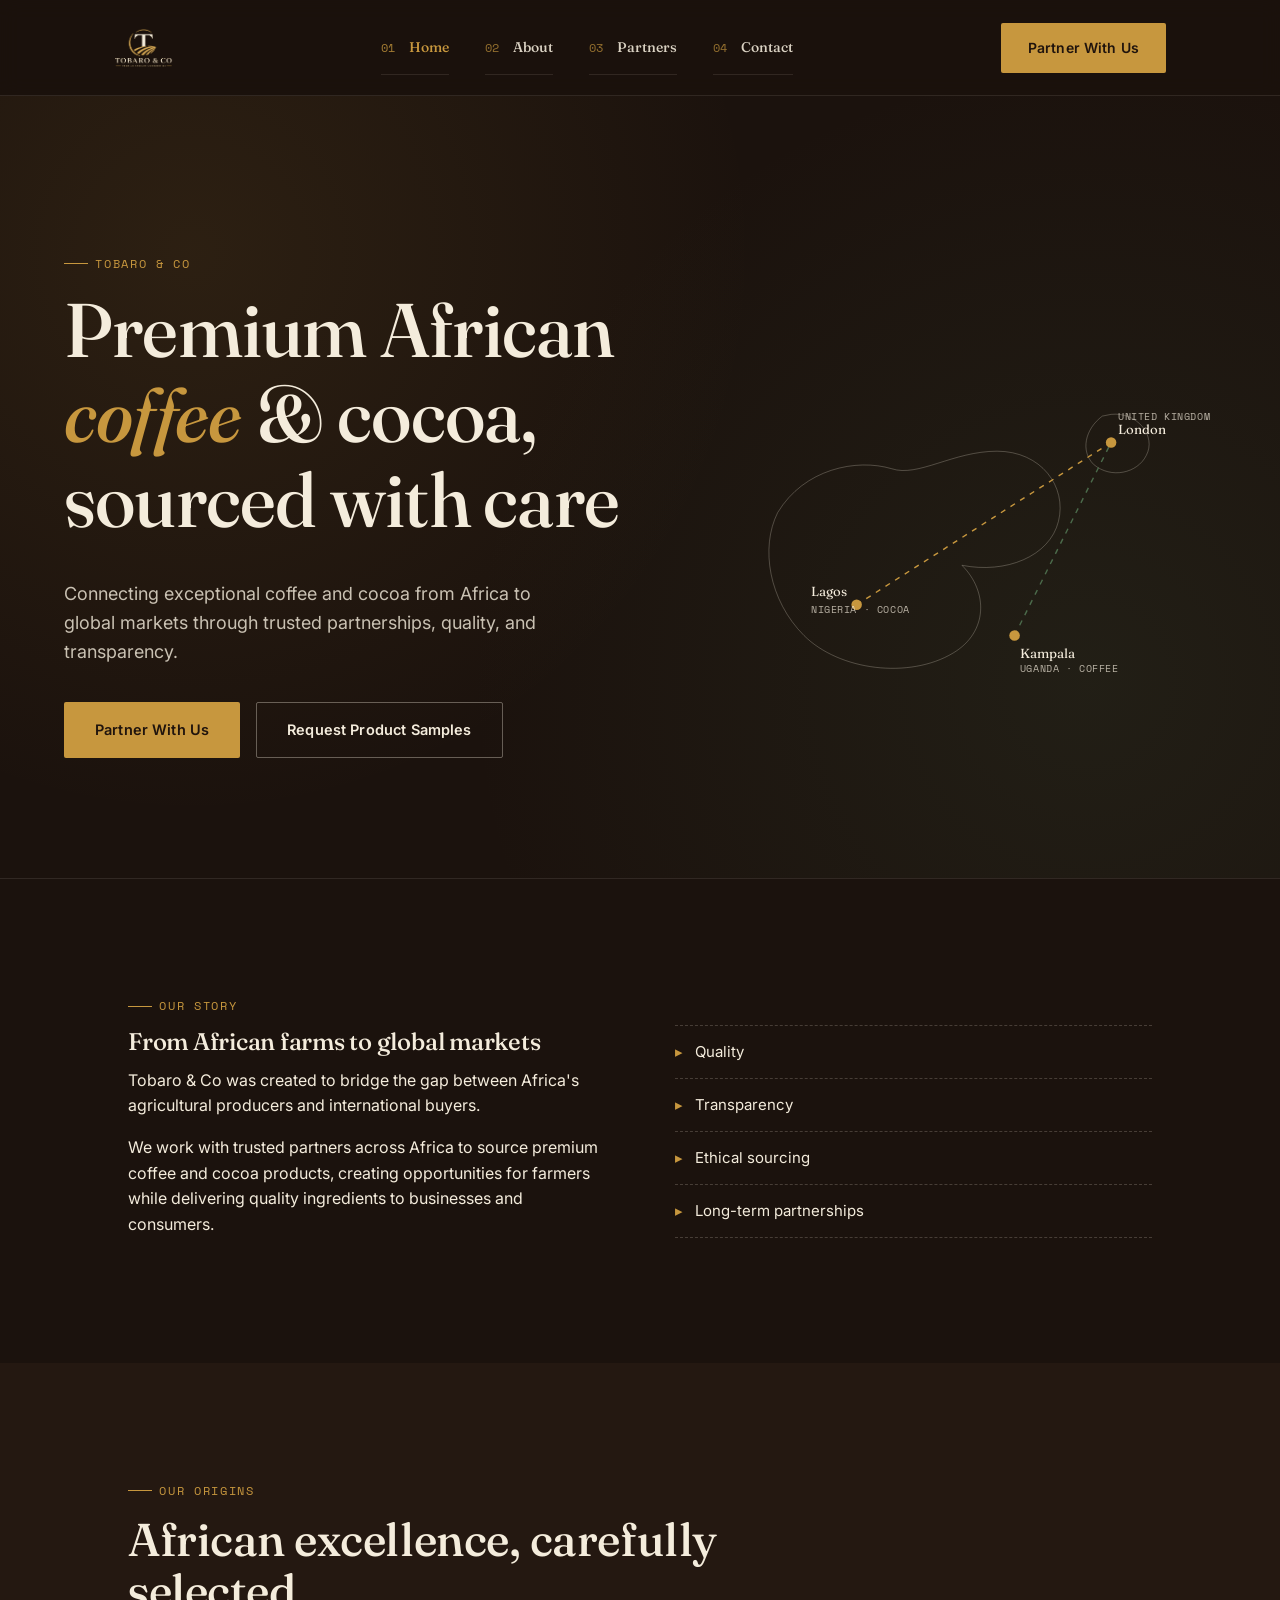
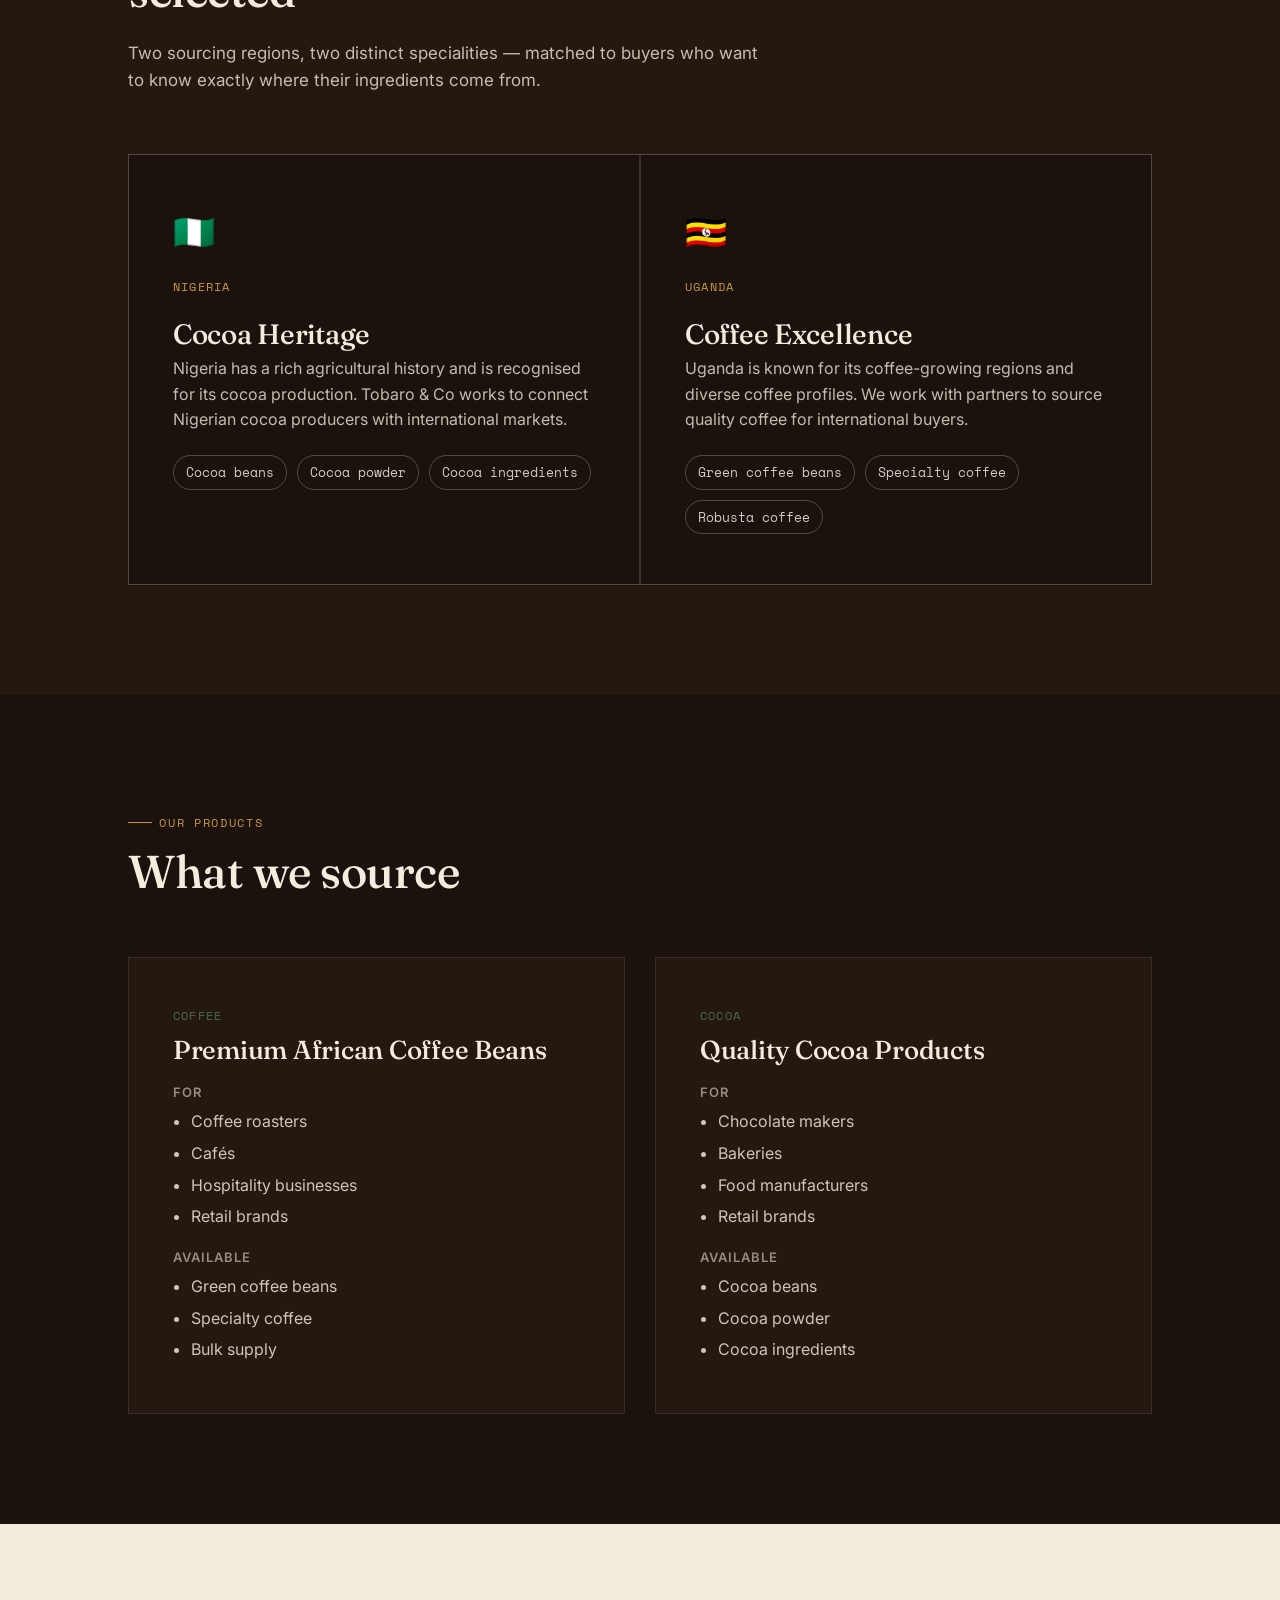
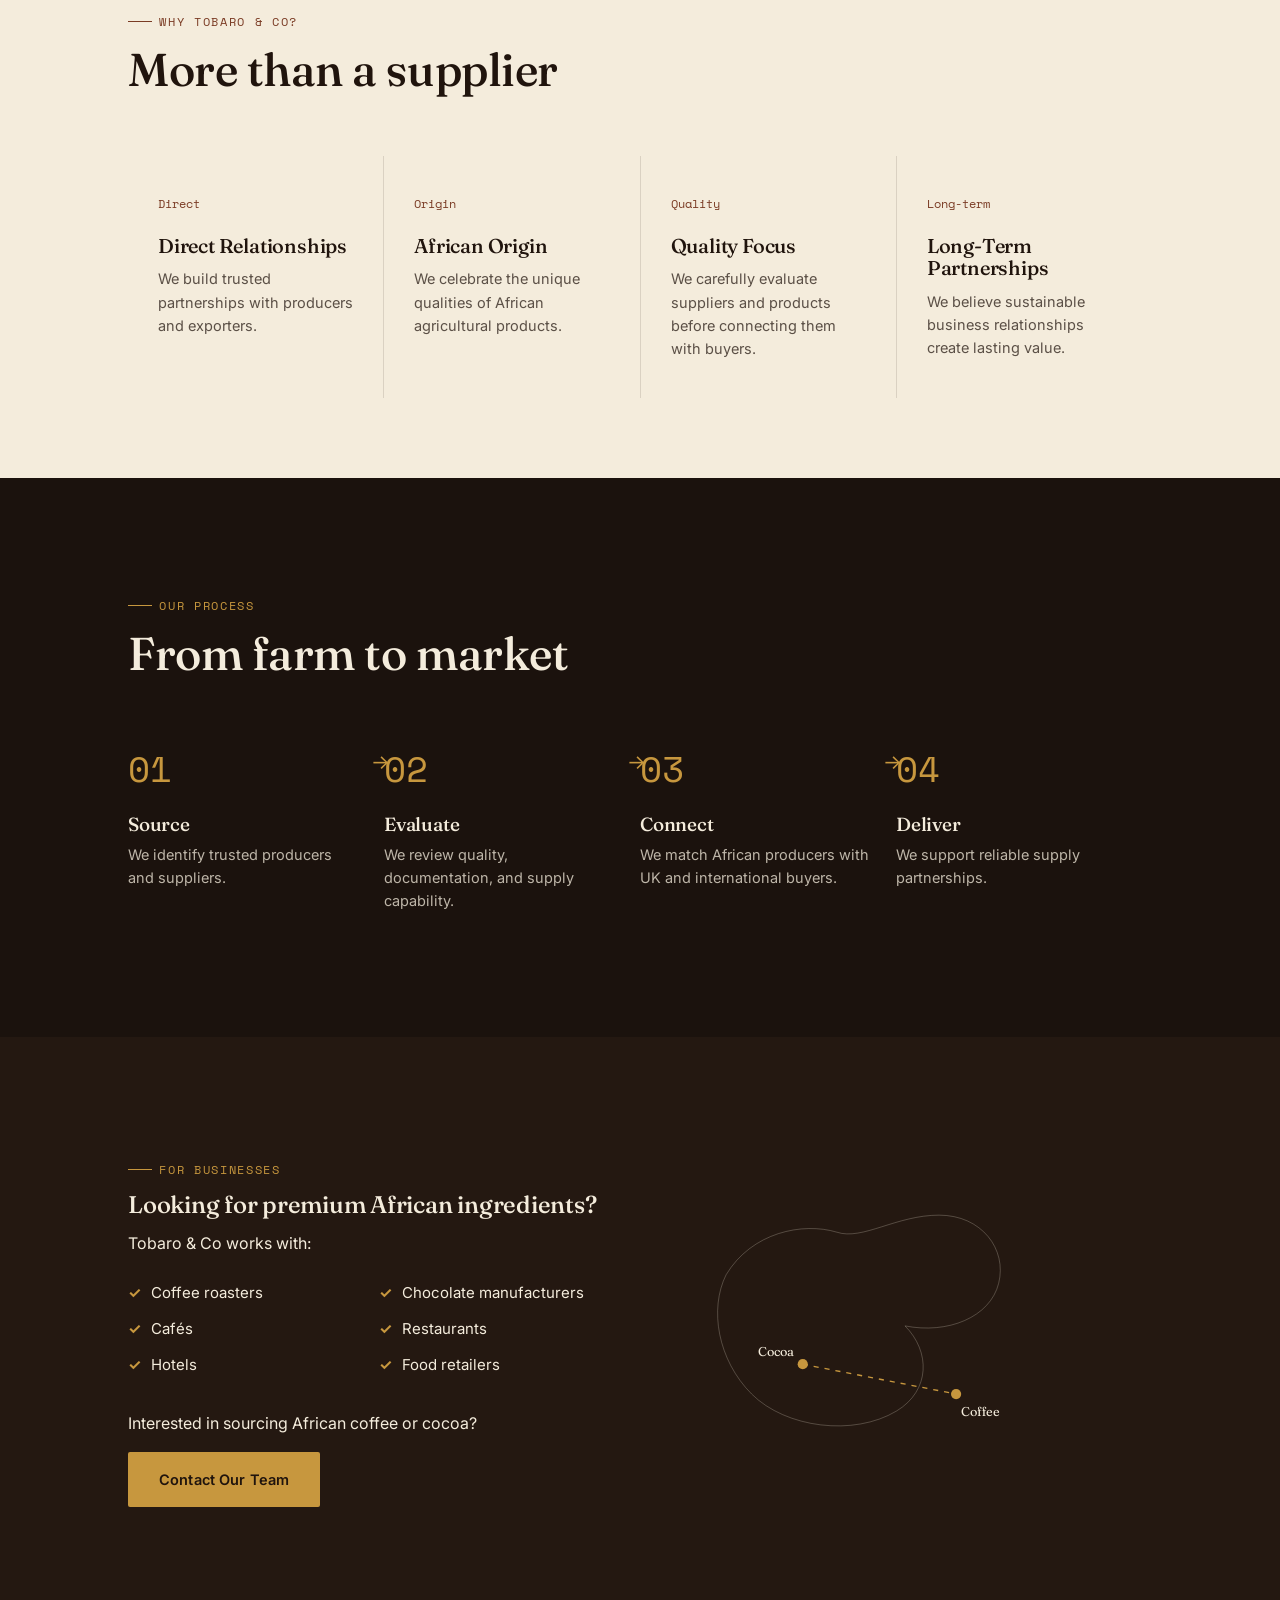
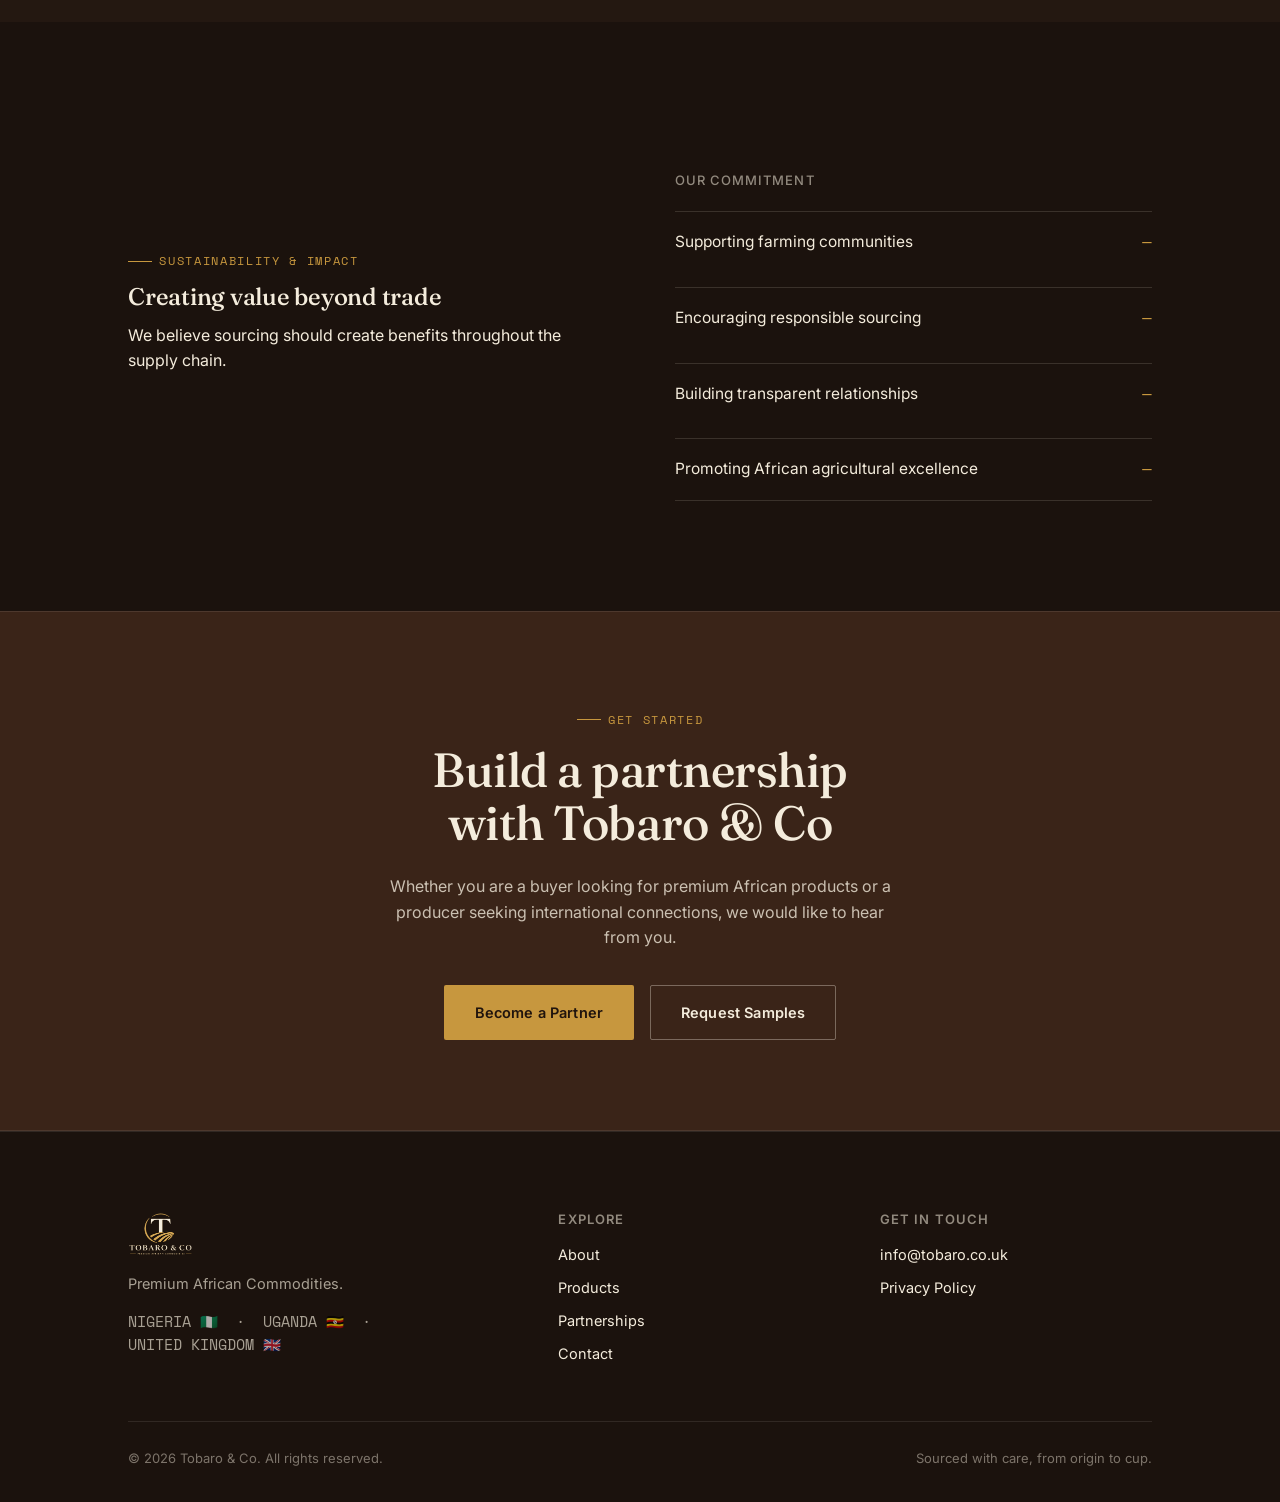
==== commit 467f4451: "Update contact email to info@tobaro.co.uk" ====
--- a/index.html
+++ b/index.html
@@ -18,7 +18,7 @@
       <li><a href="partners.html">Partners</a></li>
       <li><a href="contact.html">Contact</a></li>
       <li class="nav-links-cta"><a href="contact.html" class="btn btn-primary">Partner With Us</a></li>
-      <li class="nav-links-foot"><a href="mailto:info@tobaroandco.com">info@tobaroandco.com</a></li>
+      <li class="nav-links-foot"><a href="mailto:info@tobaro.co.uk">info@tobaroco.co.uk</a></li>
     </ul>
     <div class="nav-cta">
       <a href="contact.html" class="btn btn-primary">Partner With Us</a>
@@ -312,7 +312,7 @@
       <div>
         <h4>Get in touch</h4>
         <ul>
-          <li><a href="mailto:info@tobaroandco.com">info@tobaroandco.com</a></li>
+          <li><a href="mailto:info@tobaroandco.com">info@tobaro.co.uk</a></li>
           <li><a href="contact.html">Privacy Policy</a></li>
         </ul>
       </div>
--- a/styles.css
+++ b/styles.css
@@ -162,19 +162,20 @@
 .footer-brand .brand-logo{ height:44px; margin-bottom:16px; }
 
 .nav-links{
-  position:fixed; top:0; right:0; 
+  position:fixed; top:0; right:0; bottom:0;
   width:min(84vw, 340px);
   background:var(--brown-950);
   border-left:1px solid rgba(244,236,220,.12);
   box-shadow:-24px 0 48px rgba(0,0,0,.4);
   display:flex;
   flex-direction:column; align-items:flex-start;
-  padding:100px 32px 32px;
+  padding:100px 32px 800px;
   gap:0; font-size:21px;
-  list-style:none;
+  list-style:none; margin:0;
   counter-reset:navcount;
   transform:translateX(100%);
   transition:transform .4s cubic-bezier(.4,0,.2,1);
+  overflow-y:auto;
   z-index:70;
 }
 .nav-links::before{
@@ -584,7 +585,7 @@
 .vm-card{ background:var(--brown-900); padding:32px 26px; }
 .vm-card .eyebrow{ margin-bottom:16px; }
 .vm-card h3{ font-size:clamp(19px,4vw,24px); }
-@media (min-width:701px){ .vision-mission{ grid-template-columns:1fr 1fr; } .vm-card{ padding:44px; } }
+@media (min-width:701px){ .vision-mission{ grid-template-columns:repeat(auto-fit, minmax(260px, 1fr)); } .vm-card{ padding:44px; } }
 
 .req-list{ list-style:none; padding:0; margin:20px 0 0; }
 .req-list li{
@@ -598,3 +599,38 @@
 .partner-split{ display:grid; grid-template-columns:1fr; gap:2px; background:rgba(244,236,220,.1); }
 .partner-panel{ padding:40px 24px; }
 @media (min-width:861px){ .partner-split{ grid-template-columns:1fr 1fr; } .partner-panel{ padding:60px 50px; } }
+
+/* ---------- commodity grid (What We Source) ---------- */
+.commodity-grid{
+  display:grid; grid-template-columns:repeat(2,1fr); gap:1px;
+  background:rgba(244,236,220,.12);
+}
+.commodity-card{
+  background:var(--brown-900);
+  padding:26px 20px;
+  display:flex; flex-direction:column; gap:10px;
+  transition:background .25s ease, transform .25s ease;
+}
+.commodity-card:hover{ background:var(--brown-800); transform:translateY(-3px); }
+.commodity-card .commodity-num{ font-family:var(--font-mono); font-size:18px; line-height:1; color:var(--gold-500); opacity:.9; }
+.commodity-card h3{ font-size:18px; margin:0; }
+.commodity-card.is-other{ background:transparent; border:1px dashed rgba(244,236,220,.25); justify-content:center; align-items:flex-start; }
+@media (min-width:600px){ .commodity-grid{ grid-template-columns:repeat(3,1fr); } }
+@media (min-width:900px){
+  .commodity-grid{ grid-template-columns:repeat(4,1fr); }
+  .commodity-card{ padding:34px 26px; }
+  .commodity-card h3{ font-size:20px; }
+}
+
+/* ---------- future expansion tags ---------- */
+.expansion-block{ margin-top:40px; }
+.expansion-label{
+  font-family:var(--font-mono); font-size:12px; letter-spacing:.1em; text-transform:uppercase;
+  color:rgba(244,236,220,.5); margin-bottom:16px; display:block;
+}
+.expansion-tags{ list-style:none; padding:0; margin:0; display:flex; flex-wrap:wrap; gap:10px; }
+.expansion-tags li{
+  font-size:13.5px; font-family:var(--font-mono);
+  border:1px dashed rgba(244,236,220,.3); padding:8px 16px; border-radius:20px;
+  color:rgba(244,236,220,.7);
+}
